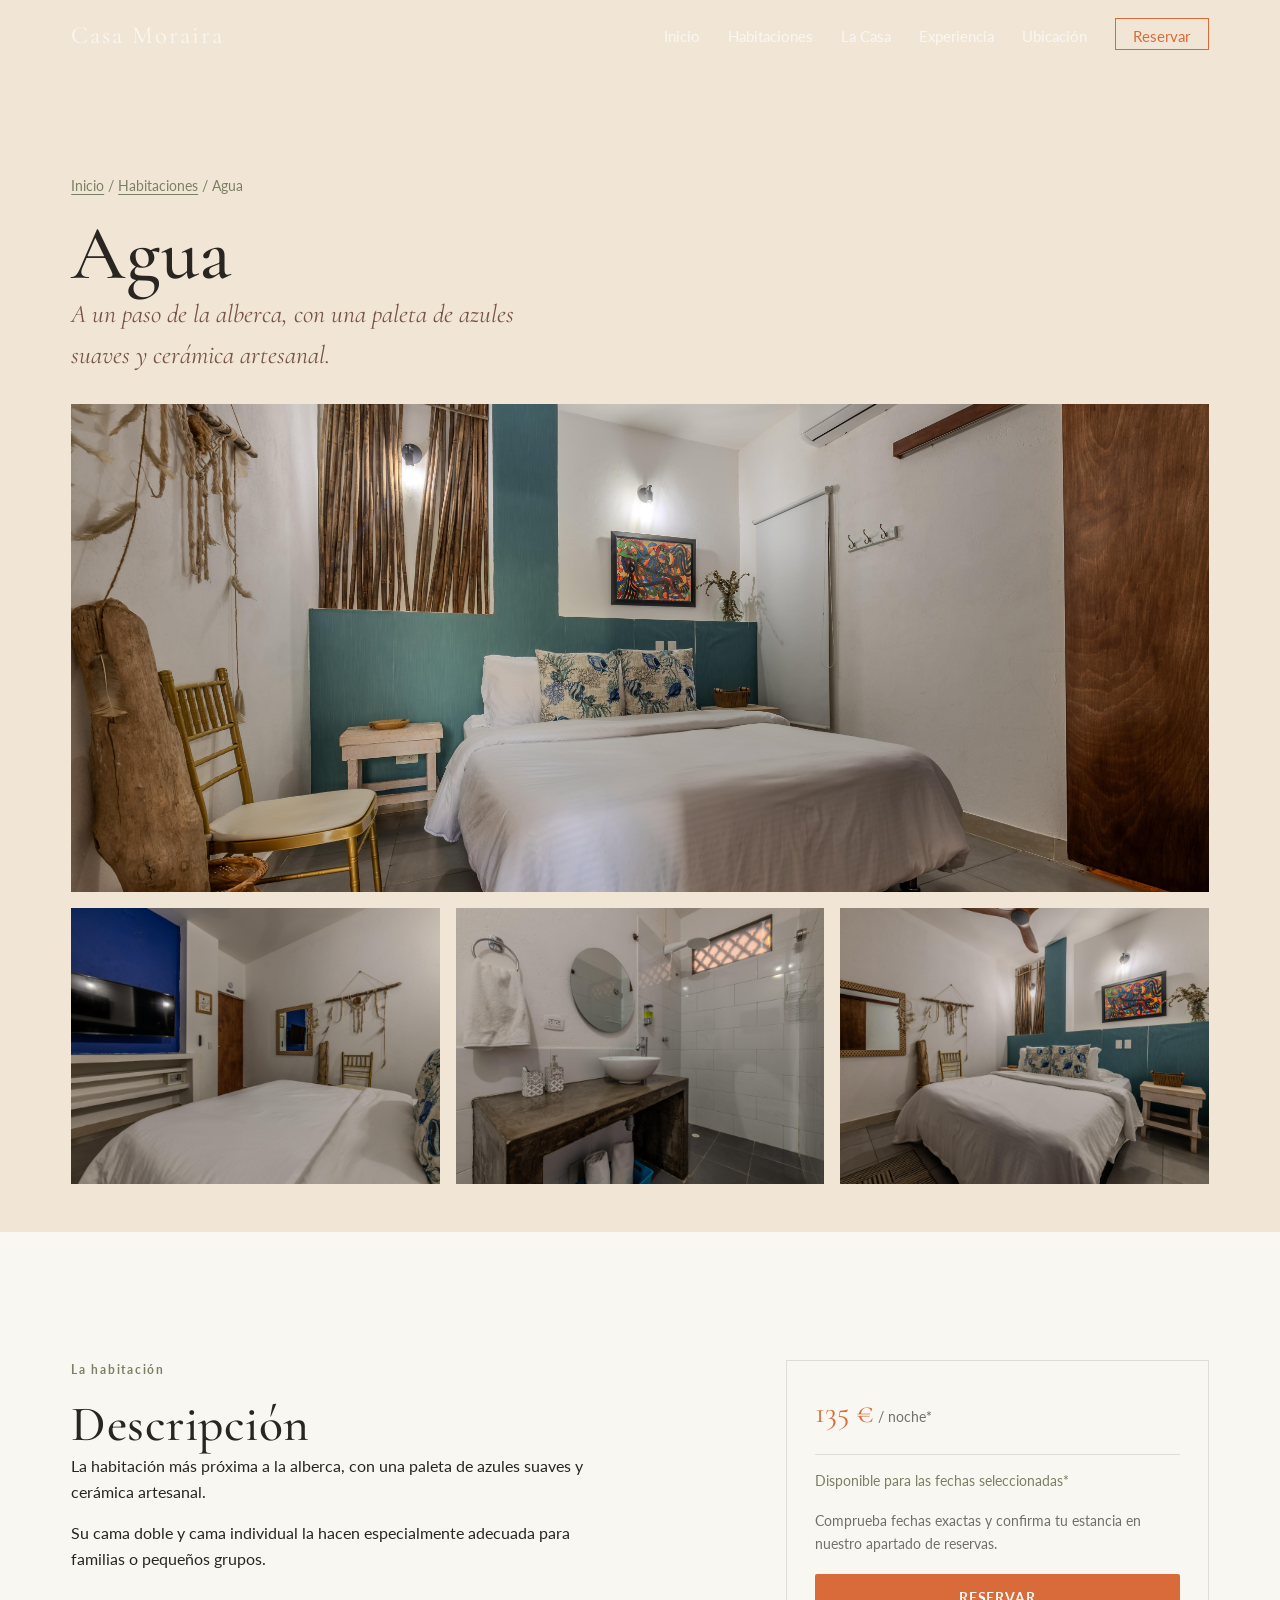
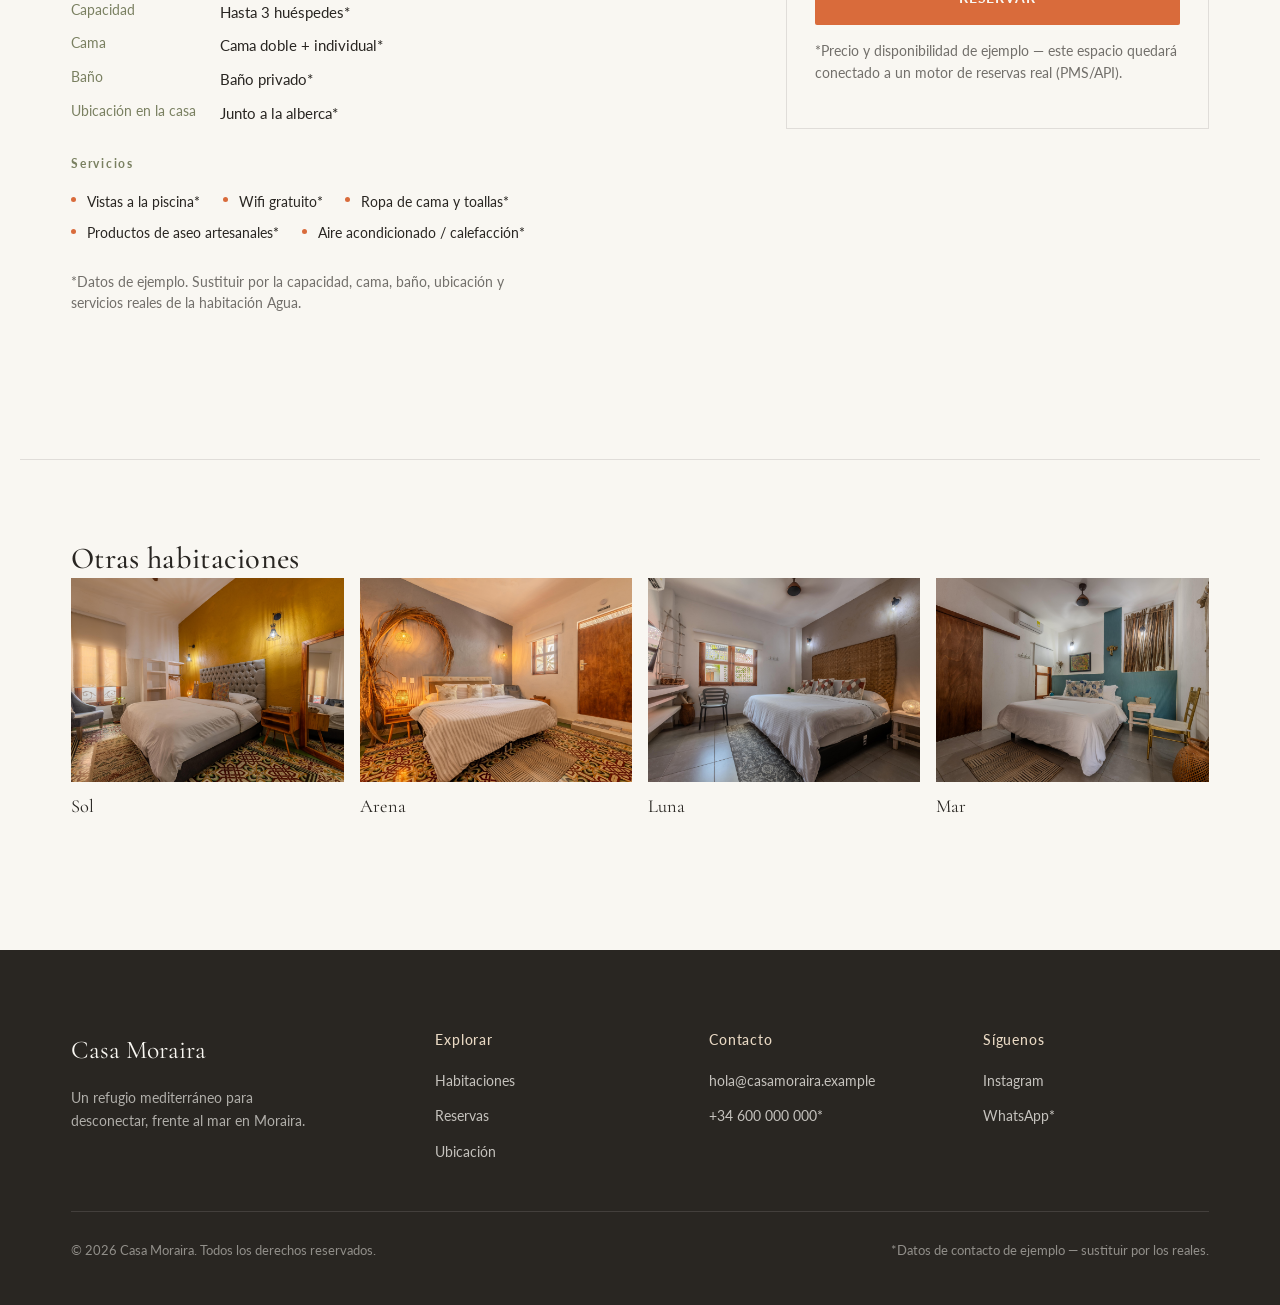
==== habitaciones/agua.html @ 255d1948 "feat: commit 2" ====
<!DOCTYPE html>
<html lang="es">
<head>
<meta charset="UTF-8">
<meta name="viewport" content="width=device-width, initial-scale=1.0">
<title>Habitación Agua — Casa Moraira</title>
<meta name="description" content="Descubre la habitación Agua en Casa Moraira: La habitación más próxima a la alberca, con una paleta de azules suaves y cerámica artesanal.">

<link rel="preconnect" href="https://fonts.googleapis.com">
<link rel="preconnect" href="https://fonts.gstatic.com" crossorigin>
<link href="https://fonts.googleapis.com/css2?family=Cormorant+Garamond:ital,wght@0,400;0,500;0,600;1,400&family=Lato:wght@400;700;900&display=swap" rel="stylesheet">

<link rel="stylesheet" href="../css/styles.css">
</head>
<body>

<a class="skip-link" href="#contenido">Saltar al contenido</a>

<!-- =================== HEADER =================== -->
<header class="site-header is-scrolled" id="siteHeader">
  <div class="wrap">
    <a class="logo" href="../index.html">Casa Moraira</a>

    <button class="menu-toggle" id="menuToggle" aria-label="Abrir menú" aria-expanded="false" aria-controls="mainNav">
      <span></span><span></span><span></span>
    </button>

    <nav class="main-nav" id="mainNav">
      <ul>
        <li><a href="../index.html">Inicio</a></li>
        <li><a href="../index.html#habitaciones">Habitaciones</a></li>
        <li><a href="../index.html#la-casa">La Casa</a></li>
        <li><a href="../index.html#experiencia">Experiencia</a></li>
        <li><a href="../index.html#ubicacion">Ubicación</a></li>
        <li><a href="../index.html#reservar" class="nav-cta">Reservar</a></li>
      </ul>
    </nav>
  </div>
</header>

<main id="contenido">

  <!-- =================== ROOM HERO / BREADCRUMB =================== -->
  <section class="room-hero">
    <div class="wrap">
      <p class="breadcrumb"><a href="../index.html">Inicio</a> / <a href="../index.html#habitaciones">Habitaciones</a> / Agua</p>
      <h1>Agua</h1>
      <p class="lead">A un paso de la alberca, con una paleta de azules suaves y cerámica artesanal.</p>

      <div class="room-gallery">
        <a href="../assets/img/room-agua.jpg"><img src="../assets/img/room-agua.jpg" alt="Vista general de la habitación Agua en Casa Moraira (imagen de ejemplo)" loading="lazy"></a>
        <a href="../assets/img/room-agua-2.jpg"><img src="../assets/img/room-agua-2.jpg" alt="Detalle de la habitación Agua (imagen de ejemplo)" loading="lazy"></a>
        <a href="../assets/img/room-agua-3.jpg"><img src="../assets/img/room-agua-3.jpg" alt="Baño de la habitación Agua (imagen de ejemplo)" loading="lazy"></a>
        <a href="../assets/img/room-agua-4.jpg"><img src="../assets/img/room-agua-4.jpg" alt="Rincón de descanso en la habitación Agua (imagen de ejemplo)" loading="lazy"></a>
      </div>
    </div>
  </section>

  <!-- =================== DETALLE =================== -->
  <section>
    <div class="wrap room-detail-grid">

      <div class="room-detail-info reveal">
        <p class="kicker">La habitación</p>
        <h2>Descripción</h2>
        <p>La habitación más próxima a la alberca, con una paleta de azules suaves y cerámica artesanal.</p>
        <p>Su cama doble y cama individual la hacen especialmente adecuada para familias o pequeños grupos.</p>

        <dl>
          <dt>Capacidad</dt>
          <dd>Hasta 3 huéspedes*</dd>
          <dt>Cama</dt>
          <dd>Cama doble + individual*</dd>
          <dt>Baño</dt>
          <dd>Baño privado*</dd>
          <dt>Ubicación en la casa</dt>
          <dd>Junto a la alberca*</dd>
        </dl>

        <p class="kicker">Servicios</p>
        <ul class="room-services">
          <li>Vistas a la piscina*</li>
          <li>Wifi gratuito*</li>
          <li>Ropa de cama y toallas*</li>
          <li>Productos de aseo artesanales*</li>
          <li>Aire acondicionado / calefacción*</li>
        </ul>
        <p class="booking-note">*Datos de ejemplo. Sustituir por la capacidad, cama, baño, ubicación y servicios reales de la habitación Agua.</p>
      </div>

      <aside class="booking-widget reveal">
        <div class="price-line">
          <span class="price">135 €<small>&nbsp;/ noche*</small></span>
        </div>
        <p class="availability">Disponible para las fechas seleccionadas*</p>
        <p style="font-size:0.9rem;color:var(--carbon-suave);margin-bottom:1.2rem;">
          Comprueba fechas exactas y confirma tu estancia en nuestro apartado de reservas.
        </p>
        <a href="../index.html#reservar" class="btn btn-primary" style="width:100%;justify-content:center;">RESERVAR</a>
        <p class="booking-note" style="margin-top:1rem;">*Precio y disponibilidad de ejemplo — este espacio quedará conectado a un motor de reservas real (PMS/API).</p>
      </aside>

    </div>

    <!-- =================== OTRAS HABITACIONES =================== -->
    <div class="wrap other-rooms">
      <h3>Otras habitaciones</h3>
      <div class="other-rooms-grid">
        <a class="other-room-card" href="sol.html">
          <img src="../assets/img/room-sol.jpg" alt="Habitación Sol" loading="lazy">
          <span>Sol</span>
        </a>
        <a class="other-room-card" href="arena.html">
          <img src="../assets/img/room-arena.jpg" alt="Habitación Arena" loading="lazy">
          <span>Arena</span>
        </a>
        <a class="other-room-card" href="luna.html">
          <img src="../assets/img/room-luna.jpg" alt="Habitación Luna" loading="lazy">
          <span>Luna</span>
        </a>
        <a class="other-room-card" href="mar.html">
          <img src="../assets/img/room-mar.jpg" alt="Habitación Mar" loading="lazy">
          <span>Mar</span>
        </a>
      </div>
    </div>
  </section>

</main>

<!-- =================== FOOTER =================== -->
<footer class="site-footer">
  <div class="wrap">
    <div class="footer-grid">
      <div class="footer-brand">
        <p class="footer-logo">Casa Moraira</p>
        <p class="footer-tag">Un refugio mediterráneo para desconectar, frente al mar en Moraira.</p>
      </div>
      <div class="footer-col">
        <h4>Explorar</h4>
        <ul>
          <li><a href="../index.html#habitaciones">Habitaciones</a></li>
          <li><a href="../index.html#reservar">Reservas</a></li>
          <li><a href="../index.html#ubicacion">Ubicación</a></li>
        </ul>
      </div>
      <div class="footer-col">
        <h4>Contacto</h4>
        <ul>
          <li><a href="mailto:hola@casamoraira.example">hola@casamoraira.example</a></li>
          <li><a href="tel:+34600000000">+34 600 000 000*</a></li>
        </ul>
      </div>
      <div class="footer-col">
        <h4>Síguenos</h4>
        <ul>
          <li><a href="https://instagram.com/casamoraira" target="_blank" rel="noopener">Instagram</a></li>
          <li><a href="https://wa.me/34600000000" target="_blank" rel="noopener">WhatsApp*</a></li>
        </ul>
      </div>
    </div>
    <div class="footer-bottom">
      <p>© 2026 Casa Moraira. Todos los derechos reservados.</p>
      <p>*Datos de contacto de ejemplo — sustituir por los reales.</p>
    </div>
  </div>
</footer>

<script src="../js/main.js"></script>
</body>
</html>
---- css/styles.css ----
/* ==========================================================================
   CASA MORAIRA — Hoja de estilos principal
   Estructura: 1) Tokens  2) Reset  3) Tipografía  4) Layout general
   5) Header  6) Hero  7) Presentación  8) Habitaciones  9) Alberca
   10) Cocina  11) Experiencia  12) Reservas  13) Ubicación  14) Footer
   15) Utilidades / animaciones  16) Responsive
   ========================================================================== */

/* ---------- 1) TOKENS ---------- */
:root {
  /* Paleta */
  --blanco-calido: #F9F7F2;
  --beige-arena: #E8D8C3;
  --terracota: #D96B3B;
  --verde-oliva: #7A8061;
  --marron-madera: #795548;
  --carbon: #292622;

  /* Variaciones de apoyo (derivadas, no nuevos colores dominantes) */
  --beige-arena-suave: #F1E6D6;
  --carbon-suave: rgba(41, 38, 34, 0.65);
  --linea: rgba(41, 38, 34, 0.12);
  --oliva-linea: rgba(122, 128, 97, 0.35);

  /* Tipografía */
  --font-display: 'Cormorant Garamond', 'Times New Roman', serif;
  --font-body: 'Lato', 'Helvetica Neue', Arial, sans-serif;

  /* Espaciado */
  --space-1: 0.5rem;
  --space-2: 1rem;
  --space-3: 1.75rem;
  --space-4: 3rem;
  --space-5: 5rem;
  --space-6: 8rem;

  /* Layout */
  --max-width: 1240px;
  --gutter: clamp(1.25rem, 4vw, 4rem);

  /* Transición estándar, suave y única */
  --ease: cubic-bezier(0.4, 0, 0.2, 1);
  --transition: 0.5s var(--ease);
}

/* ---------- 2) RESET ---------- */
*, *::before, *::after { box-sizing: border-box; }
html { scroll-behavior: smooth; }
body {
  margin: 0;
  background: var(--blanco-calido);
  color: var(--carbon);
  font-family: var(--font-body);
  font-weight: 400;
  line-height: 1.6;
  -webkit-font-smoothing: antialiased;
}
img { max-width: 100%; display: block; }
a { color: inherit; text-decoration: none; }
ul { list-style: none; margin: 0; padding: 0; }
button { font-family: inherit; cursor: pointer; }
input, select { font-family: inherit; }

/* Accesibilidad: foco visible siempre */
a:focus-visible,
button:focus-visible,
input:focus-visible,
select:focus-visible {
  outline: 2px solid var(--terracota);
  outline-offset: 3px;
}

/* Respeta la preferencia de movimiento reducido */
@media (prefers-reduced-motion: reduce) {
  html { scroll-behavior: auto; }
  *, *::before, *::after {
    animation-duration: 0.001ms !important;
    animation-iteration-count: 1 !important;
    transition-duration: 0.001ms !important;
    scroll-behavior: auto !important;
  }
}

/* ---------- 3) TIPOGRAFÍA ---------- */
h1, h2, h3, h4 {
  font-family: var(--font-display);
  font-weight: 500;
  color: var(--carbon);
  margin: 0;
  letter-spacing: 0.01em;
}
h1 { font-size: clamp(2.75rem, 6vw, 5rem); line-height: 1.05; }
h2 { font-size: clamp(2.1rem, 4vw, 3.1rem); line-height: 1.15; }
h3 { font-size: clamp(1.5rem, 2.4vw, 1.9rem); line-height: 1.25; }

p { margin: 0 0 var(--space-2); max-width: 60ch; }
.lead {
  font-family: var(--font-display);
  font-size: clamp(1.25rem, 2vw, 1.6rem);
  font-style: italic;
  color: var(--marron-madera);
  max-width: 42ch;
}

.kicker {
  font-family: var(--font-body);
  font-size: 0.78rem;
  letter-spacing: 0.14em;
  color: var(--verde-oliva);
  font-weight: 700;
  text-transform: none; /* evitamos mayúsculas sostenidas como recurso genérico */
}

/* ---------- 4) LAYOUT GENERAL ---------- */
.wrap {
  max-width: var(--max-width);
  margin-inline: auto;
  padding-inline: var(--gutter);
}
section { padding-block: var(--space-6); position: relative; }
.section-head {
  max-width: 640px;
  margin-bottom: var(--space-5);
}
.divider {
  width: 64px;
  height: 2px;
  background: var(--terracota);
  border: none;
  margin: var(--space-2) 0 var(--space-3);
}

.btn {
  display: inline-flex;
  align-items: center;
  gap: 0.6rem;
  padding: 0.85rem 1.9rem;
  border-radius: 2px;
  font-family: var(--font-body);
  font-weight: 700;
  font-size: 0.85rem;
  letter-spacing: 0.06em;
  border: 1px solid transparent;
  transition: background var(--transition), color var(--transition), border-color var(--transition);
}
.btn-primary {
  background: var(--terracota);
  color: var(--blanco-calido);
}
.btn-primary:hover { background: #c25a2d; }
.btn-outline {
  background: transparent;
  border-color: var(--carbon);
  color: var(--carbon);
}
.btn-outline:hover { border-color: var(--terracota); color: var(--terracota); }
.btn-ghost-light {
  background: transparent;
  border-color: rgba(249,247,242,0.7);
  color: var(--blanco-calido);
}
.btn-ghost-light:hover { background: rgba(249,247,242,0.12); }

/* ---------- 5) HEADER ---------- */
.site-header {
  position: fixed;
  inset-inline: 0;
  top: 0;
  z-index: 100;
  padding-block: var(--space-2);
  background: transparent;
  transition: background var(--transition), padding var(--transition), box-shadow var(--transition);
}
.site-header.is-scrolled {
  background: rgba(249, 247, 242, 0.94);
  backdrop-filter: blur(6px);
  padding-block: 0.7rem;
  box-shadow: 0 1px 0 var(--linea);
}
.site-header .wrap {
  display: flex;
  align-items: center;
  justify-content: space-between;
}
.logo {
  font-family: var(--font-display);
  font-size: 1.55rem;
  letter-spacing: 0.08em;
  color: var(--blanco-calido);
  transition: color var(--transition);
}
.site-header.is-scrolled .logo { color: var(--carbon); }

.main-nav { display: flex; align-items: center; gap: var(--space-4); }
.main-nav ul { display: flex; gap: var(--space-3); }
.main-nav a {
  font-size: 0.92rem;
  color: var(--blanco-calido);
  position: relative;
  padding-bottom: 4px;
  transition: color var(--transition);
}
.site-header.is-scrolled .main-nav a { color: var(--carbon); }
.main-nav a::after {
  content: "";
  position: absolute;
  left: 0; right: 100%;
  bottom: 0;
  height: 1px;
  background: var(--terracota);
  transition: right var(--transition);
}
.main-nav a:hover::after { right: 0; }
.nav-cta {
  color: var(--terracota) !important;
  border: 1px solid currentColor;
  padding: 0.5rem 1.1rem;
}
.nav-cta::after { display: none; }

.menu-toggle {
  display: none;
  flex-direction: column;
  gap: 5px;
  background: none;
  border: none;
  padding: 8px;
}
.menu-toggle span {
  width: 24px; height: 2px;
  background: var(--blanco-calido);
  transition: background var(--transition), transform var(--transition), opacity var(--transition);
}
.site-header.is-scrolled .menu-toggle span { background: var(--carbon); }
.menu-toggle[aria-expanded="true"] span:nth-child(1) { transform: translateY(7px) rotate(45deg); }
.menu-toggle[aria-expanded="true"] span:nth-child(2) { opacity: 0; }
.menu-toggle[aria-expanded="true"] span:nth-child(3) { transform: translateY(-7px) rotate(-45deg); }

/* ---------- 6) HERO ---------- */
.hero {
  min-height: 100svh;
  display: flex;
  align-items: flex-end;
  padding-bottom: var(--space-6);
  position: relative;
  background: linear-gradient(180deg, rgba(41,38,34,0.35) 0%, rgba(41,38,34,0.15) 40%, rgba(41,38,34,0.55) 100%),
              url('../assets/img/hero-villa.jpg') center/cover no-repeat;
  isolation: isolate;
}
.hero .wrap { width: 100%; }
.hero-content {
  color: var(--blanco-calido);
  max-width: 620px;
}
.hero-eyebrow {
  font-family: var(--font-display);
  font-style: italic;
  font-size: clamp(1.05rem, 1.6vw, 1.3rem);
  color: var(--beige-arena);
  margin-bottom: var(--space-1);
}
.hero-content h1 {
  color: var(--blanco-calido);
  letter-spacing: 0.06em;
}
.hero-content .lead { color: var(--beige-arena-suave); margin-top: var(--space-2); }
.hero-actions { margin-top: var(--space-3); }
.scroll-hint {
  position: absolute;
  right: var(--gutter);
  bottom: var(--space-3);
  color: var(--blanco-calido);
  writing-mode: vertical-rl;
  font-size: 0.78rem;
  letter-spacing: 0.1em;
  display: flex;
  align-items: center;
  gap: 0.6rem;
  opacity: 0.85;
}
.scroll-hint::after {
  content: "";
  width: 1px; height: 44px;
  background: currentColor;
}

/* ---------- 7) PRESENTACIÓN ---------- */
.intro {
  display: grid;
  grid-template-columns: 1fr 1fr;
  gap: var(--space-5);
  align-items: center;
}
.intro-media {
  position: relative;
}
.intro-media img {
  width: 100%;
  aspect-ratio: 4/5;
  object-fit: cover;
}
.intro-media::before {
  content: "";
  position: absolute;
  top: -18px; left: -18px;
  width: 60%; height: 60%;
  border: 1px solid var(--terracota);
  z-index: -1;
}
.intro-features {
  display: grid;
  grid-template-columns: 1fr 1fr;
  gap: var(--space-3);
  margin-top: var(--space-3);
  padding-top: var(--space-3);
  border-top: 1px solid var(--linea);
}
.intro-feature .num { font-family: var(--font-display); font-size: 1.9rem; color: var(--terracota); }
.intro-feature p { margin: 0; font-size: 0.95rem; color: var(--carbon-suave); }

/* ---------- 8) HABITACIONES ---------- */
.rooms-list { display: flex; flex-direction: column; }
.room-row {
  display: grid;
  grid-template-columns: 1.1fr 0.9fr;
  gap: var(--space-5);
  align-items: center;
  padding-block: var(--space-5);
  border-bottom: 1px solid var(--linea);
}
.room-row:nth-child(even) { grid-template-columns: 0.9fr 1.1fr; }
.room-row:nth-child(even) .room-media { order: 2; }
.room-row:nth-child(even) .room-copy { order: 1; }

.room-media { position: relative; overflow: hidden; }
.room-media img {
  width: 100%;
  aspect-ratio: 5/4;
  object-fit: cover;
  transition: transform 0.9s var(--ease);
}
.room-row:hover .room-media img { transform: scale(1.035); }
.room-name-tag {
  position: absolute;
  bottom: var(--space-2);
  left: var(--space-2);
  background: var(--blanco-calido);
  padding: 0.5rem 1rem;
  font-family: var(--font-display);
  font-size: 1.1rem;
  letter-spacing: 0.05em;
  color: var(--carbon);
}
.room-copy .room-meta {
  display: flex;
  gap: var(--space-3);
  margin: var(--space-2) 0 var(--space-3);
  font-size: 0.88rem;
  color: var(--verde-oliva);
}
.room-copy .room-meta span { display: inline-flex; align-items: center; gap: 0.4rem; }
.room-copy p { color: var(--carbon-suave); }
.room-features {
  display: flex;
  flex-wrap: wrap;
  gap: 0.5rem 1.2rem;
  margin-bottom: var(--space-3);
}
.room-features li {
  font-size: 0.85rem;
  color: var(--carbon-suave);
  position: relative;
  padding-left: 1rem;
}
.room-features li::before {
  content: "";
  position: absolute; left: 0; top: 0.55em;
  width: 5px; height: 5px;
  background: var(--terracota);
  border-radius: 50%;
}

/* ---------- 9) ALBERCA (full-bleed) ---------- */
.full-bleed {
  min-height: 78vh;
  display: flex;
  align-items: center;
  color: var(--blanco-calido);
  background-attachment: fixed;
  background-position: center;
  background-size: cover;
  position: relative;
}
.full-bleed::before {
  content: "";
  position: absolute; inset: 0;
  background: rgba(41,38,34,0.32);
}
.full-bleed .wrap { position: relative; z-index: 1; }
.full-bleed.pool { background-image: url('../assets/img/pool.jpg'); }
.full-bleed-content { max-width: 560px; }
.full-bleed-content .lead { color: var(--beige-arena-suave); }
.full-bleed h2 { color: var(--blanco-calido); }

@media (max-width: 700px) {
  .full-bleed { background-attachment: scroll; }
}

/* ---------- 10) COCINA ---------- */
.kitchen {
  display: grid;
  grid-template-columns: 0.9fr 1.1fr;
  gap: var(--space-4);
  align-items: center;
}
.kitchen-gallery {
  display: grid;
  grid-template-columns: 1fr 1fr;
  gap: var(--space-2);
}
.kitchen-gallery img:first-child { grid-row: span 2; aspect-ratio: 3/4; object-fit: cover; }
.kitchen-gallery img:nth-child(2),
.kitchen-gallery img:nth-child(3) { aspect-ratio: 4/3; object-fit: cover; }
.kitchen-copy p { color: var(--carbon-suave); }

/* ---------- 11) EXPERIENCIA ---------- */
.experience-strip {
  display: grid;
  grid-template-columns: repeat(4, 1fr);
  gap: var(--space-2);
}
.experience-strip figure { margin: 0; }
.experience-strip img { aspect-ratio: 1/1.1; object-fit: cover; filter: saturate(0.95); }
.experience-strip figcaption {
  margin-top: 0.6rem;
  font-size: 0.85rem;
  color: var(--carbon-suave);
  font-style: italic;
  font-family: var(--font-display);
}
.experience-copy { max-width: 680px; margin-top: var(--space-4); }
.experience-copy p { color: var(--carbon-suave); }

/* ---------- 12) RESERVAS ---------- */
.booking {
  background: var(--beige-arena-suave);
}
.booking-form {
  display: grid;
  grid-template-columns: repeat(4, 1fr) auto;
  gap: var(--space-2);
  align-items: end;
  background: var(--blanco-calido);
  padding: var(--space-3);
  border: 1px solid var(--linea);
}
.field { display: flex; flex-direction: column; gap: 0.4rem; }
.field label { font-size: 0.8rem; color: var(--verde-oliva); }
.field input, .field select {
  border: 1px solid var(--linea);
  background: var(--blanco-calido);
  padding: 0.75rem 0.85rem;
  font-size: 0.95rem;
  color: var(--carbon);
}
.field input:focus, .field select:focus { border-color: var(--terracota); }
.booking-form .btn { white-space: nowrap; height: fit-content; }

.booking-results {
  margin-top: var(--space-4);
  display: grid;
  grid-template-columns: repeat(auto-fit, minmax(220px, 1fr));
  gap: var(--space-2);
}
.booking-results[hidden] { display: none; }
.result-card {
  background: var(--blanco-calido);
  border: 1px solid var(--linea);
  padding: var(--space-2) var(--space-3);
  display: flex;
  justify-content: space-between;
  align-items: center;
  gap: var(--space-2);
}
.result-card h4 { font-size: 1.15rem; }
.result-card .price { color: var(--terracota); font-family: var(--font-display); font-size: 1.3rem; }
.booking-note {
  margin-top: var(--space-2);
  font-size: 0.85rem;
  color: var(--carbon-suave);
}

/* ---------- 13) UBICACIÓN ---------- */
.location {
  display: grid;
  grid-template-columns: 1fr 1fr;
  gap: var(--space-4);
}
.location-map {
  background: var(--beige-arena);
  aspect-ratio: 4/3;
  display: flex;
  align-items: center;
  justify-content: center;
  color: var(--marron-madera);
  font-size: 0.9rem;
  border: 1px dashed var(--oliva-linea);
  text-align: center;
  padding: var(--space-2);
}
.location-list { display: flex; flex-direction: column; gap: var(--space-3); }
.location-item { display: flex; gap: var(--space-2); }
.location-item .dist {
  font-family: var(--font-display);
  color: var(--terracota);
  font-size: 1.4rem;
  min-width: 3.5rem;
}
.location-item p { margin: 0; color: var(--carbon-suave); font-size: 0.95rem; }

/* ---------- 14) FOOTER ---------- */
.site-footer {
  background: var(--carbon);
  color: var(--beige-arena-suave);
  padding-block: var(--space-5) var(--space-3);
}
.footer-grid {
  display: grid;
  grid-template-columns: 1.4fr 1fr 1fr 1fr;
  gap: var(--space-4);
  padding-bottom: var(--space-4);
  border-bottom: 1px solid rgba(249,247,242,0.12);
}
.footer-logo { font-family: var(--font-display); font-size: 1.6rem; color: var(--blanco-calido); }
.footer-tag { margin-top: var(--space-2); font-size: 0.9rem; color: rgba(249,247,242,0.65); max-width: 30ch; }
.footer-col h4 { font-family: var(--font-body); font-size: 0.85rem; letter-spacing: 0.06em; color: var(--beige-arena); margin-bottom: var(--space-2); }
.footer-col ul { display: flex; flex-direction: column; gap: 0.6rem; }
.footer-col a { font-size: 0.9rem; color: rgba(249,247,242,0.75); transition: color var(--transition); }
.footer-col a:hover { color: var(--terracota); }
.footer-bottom {
  padding-top: var(--space-3);
  display: flex;
  justify-content: space-between;
  flex-wrap: wrap;
  gap: 0.5rem;
  font-size: 0.8rem;
  color: rgba(249,247,242,0.5);
}

/* ---------- 15) UTILIDADES / ANIMACIONES ---------- */
.reveal {
  opacity: 0;
  transform: translateY(18px);
  transition: opacity 0.8s var(--ease), transform 0.8s var(--ease);
}
.reveal.is-visible { opacity: 1; transform: translateY(0); }

.visually-hidden {
  position: absolute !important;
  width: 1px; height: 1px;
  overflow: hidden;
  clip: rect(0,0,0,0);
  white-space: nowrap;
}

.skip-link {
  position: absolute;
  left: -999px;
  top: 0;
  background: var(--carbon);
  color: var(--blanco-calido);
  padding: 0.8rem 1.2rem;
  z-index: 1000;
}
.skip-link:focus { left: var(--space-2); top: var(--space-2); }

/* ---------- 15b) PÁGINA DE DETALLE DE HABITACIÓN ---------- */
.room-hero {
  padding-top: calc(var(--space-6) + 3rem);
  padding-bottom: var(--space-4);
  background: var(--beige-arena-suave);
}
.room-hero .breadcrumb {
  font-size: 0.85rem;
  color: var(--verde-oliva);
  margin-bottom: var(--space-2);
}
.room-hero .breadcrumb a { text-decoration: underline; text-underline-offset: 3px; }

.room-gallery {
  display: grid;
  grid-template-columns: repeat(3, 1fr);
  grid-template-rows: auto auto;
  gap: var(--space-2);
  margin-top: var(--space-3);
}
.room-gallery img { width: 100%; height: 100%; object-fit: cover; }
.room-gallery a:first-child { grid-column: span 3; }
.room-gallery a:first-child img { aspect-ratio: 21/9; }
.room-gallery a:not(:first-child) img { aspect-ratio: 4/3; }
.room-gallery a { display: block; overflow: hidden; }
.room-gallery img { transition: transform 0.6s var(--ease); }
.room-gallery a:hover img { transform: scale(1.04); }

@media (max-width: 700px) {
  .room-gallery { grid-template-columns: repeat(2, 1fr); }
  .room-gallery a:first-child { grid-column: span 2; }
  .room-gallery a:first-child img { aspect-ratio: 4/3; }
}

.room-detail-grid {
  display: grid;
  grid-template-columns: 1.5fr 1fr;
  gap: var(--space-5);
  align-items: start;
}
.room-detail-info dl {
  display: grid;
  grid-template-columns: auto 1fr;
  gap: 0.6rem 1.5rem;
  margin: var(--space-3) 0;
}
.room-detail-info dt { color: var(--verde-oliva); font-size: 0.85rem; }
.room-detail-info dd { margin: 0; font-size: 0.95rem; }
.room-services {
  display: flex;
  flex-wrap: wrap;
  gap: 0.5rem 1.4rem;
  margin: var(--space-2) 0 var(--space-3);
}
.room-services li {
  font-size: 0.9rem;
  position: relative;
  padding-left: 1rem;
}
.room-services li::before {
  content: "";
  position: absolute; left: 0; top: 0.55em;
  width: 5px; height: 5px;
  background: var(--terracota);
  border-radius: 50%;
}

.booking-widget {
  position: sticky;
  top: 110px;
  background: var(--blanco-calido);
  border: 1px solid var(--linea);
  padding: var(--space-3);
}
.booking-widget .price-line {
  display: flex;
  align-items: baseline;
  justify-content: space-between;
  margin-bottom: var(--space-2);
  padding-bottom: var(--space-2);
  border-bottom: 1px solid var(--linea);
}
.booking-widget .price-line .price {
  font-family: var(--font-display);
  font-size: 1.9rem;
  color: var(--terracota);
}
.booking-widget .price-line .price small { font-size: 0.85rem; color: var(--carbon-suave); font-family: var(--font-body); }
.booking-widget .availability {
  margin-top: var(--space-2);
  font-size: 0.85rem;
  color: var(--verde-oliva);
}
.other-rooms {
  padding-top: var(--space-5);
  border-top: 1px solid var(--linea);
  margin-top: var(--space-6);
}
.other-rooms-grid {
  display: grid;
  grid-template-columns: repeat(4, 1fr);
  gap: var(--space-2);
}
.other-room-card { display: block; }
.other-room-card img { aspect-ratio: 4/3; object-fit: cover; margin-bottom: 0.6rem; }
.other-room-card span { font-family: var(--font-display); font-size: 1.15rem; }

@media (max-width: 980px) {
  .room-detail-grid { grid-template-columns: 1fr; }
  .booking-widget { position: static; }
  .room-gallery { grid-template-columns: 1fr 1fr; grid-template-rows: auto; }
  .room-gallery a:first-child { grid-row: span 1; grid-column: span 2; }
  .other-rooms-grid { grid-template-columns: repeat(2, 1fr); }
}

/* ---------- 16) RESPONSIVE ---------- */
@media (max-width: 980px) {
  .intro, .kitchen, .location { grid-template-columns: 1fr; }
  .kitchen-gallery { order: -1; }
  .room-row, .room-row:nth-child(even) {
    grid-template-columns: 1fr;
  }
  .room-row:nth-child(even) .room-media,
  .room-row:nth-child(even) .room-copy { order: initial; }
  .experience-strip { grid-template-columns: repeat(2, 1fr); }
  .booking-form { grid-template-columns: 1fr 1fr; }
  .footer-grid { grid-template-columns: 1fr 1fr; gap: var(--space-3); }
}

@media (max-width: 760px) {
  .main-nav ul, .main-nav { display: none; }
  .menu-toggle { display: flex; }
  .site-header .wrap { position: relative; }

  .main-nav.is-open {
    display: flex;
    position: fixed;
    inset: 0;
    top: 0;
    background: var(--blanco-calido);
    flex-direction: column;
    padding: 6rem var(--gutter) var(--space-4);
  }
  .main-nav.is-open ul {
    display: flex;
    flex-direction: column;
    gap: var(--space-3);
  }
  .main-nav.is-open a { color: var(--carbon); font-size: 1.4rem; font-family: var(--font-display); }
  .main-nav.is-open .nav-cta { align-self: flex-start; }

  section { padding-block: var(--space-5); }
  .experience-strip { grid-template-columns: 1fr 1fr; }
  .footer-grid { grid-template-columns: 1fr; gap: var(--space-3); }
  .location-map { aspect-ratio: 16/10; }
}

@media (max-width: 520px) {
  .booking-form { grid-template-columns: 1fr; }
  .booking-form .btn { width: 100%; justify-content: center; }
}
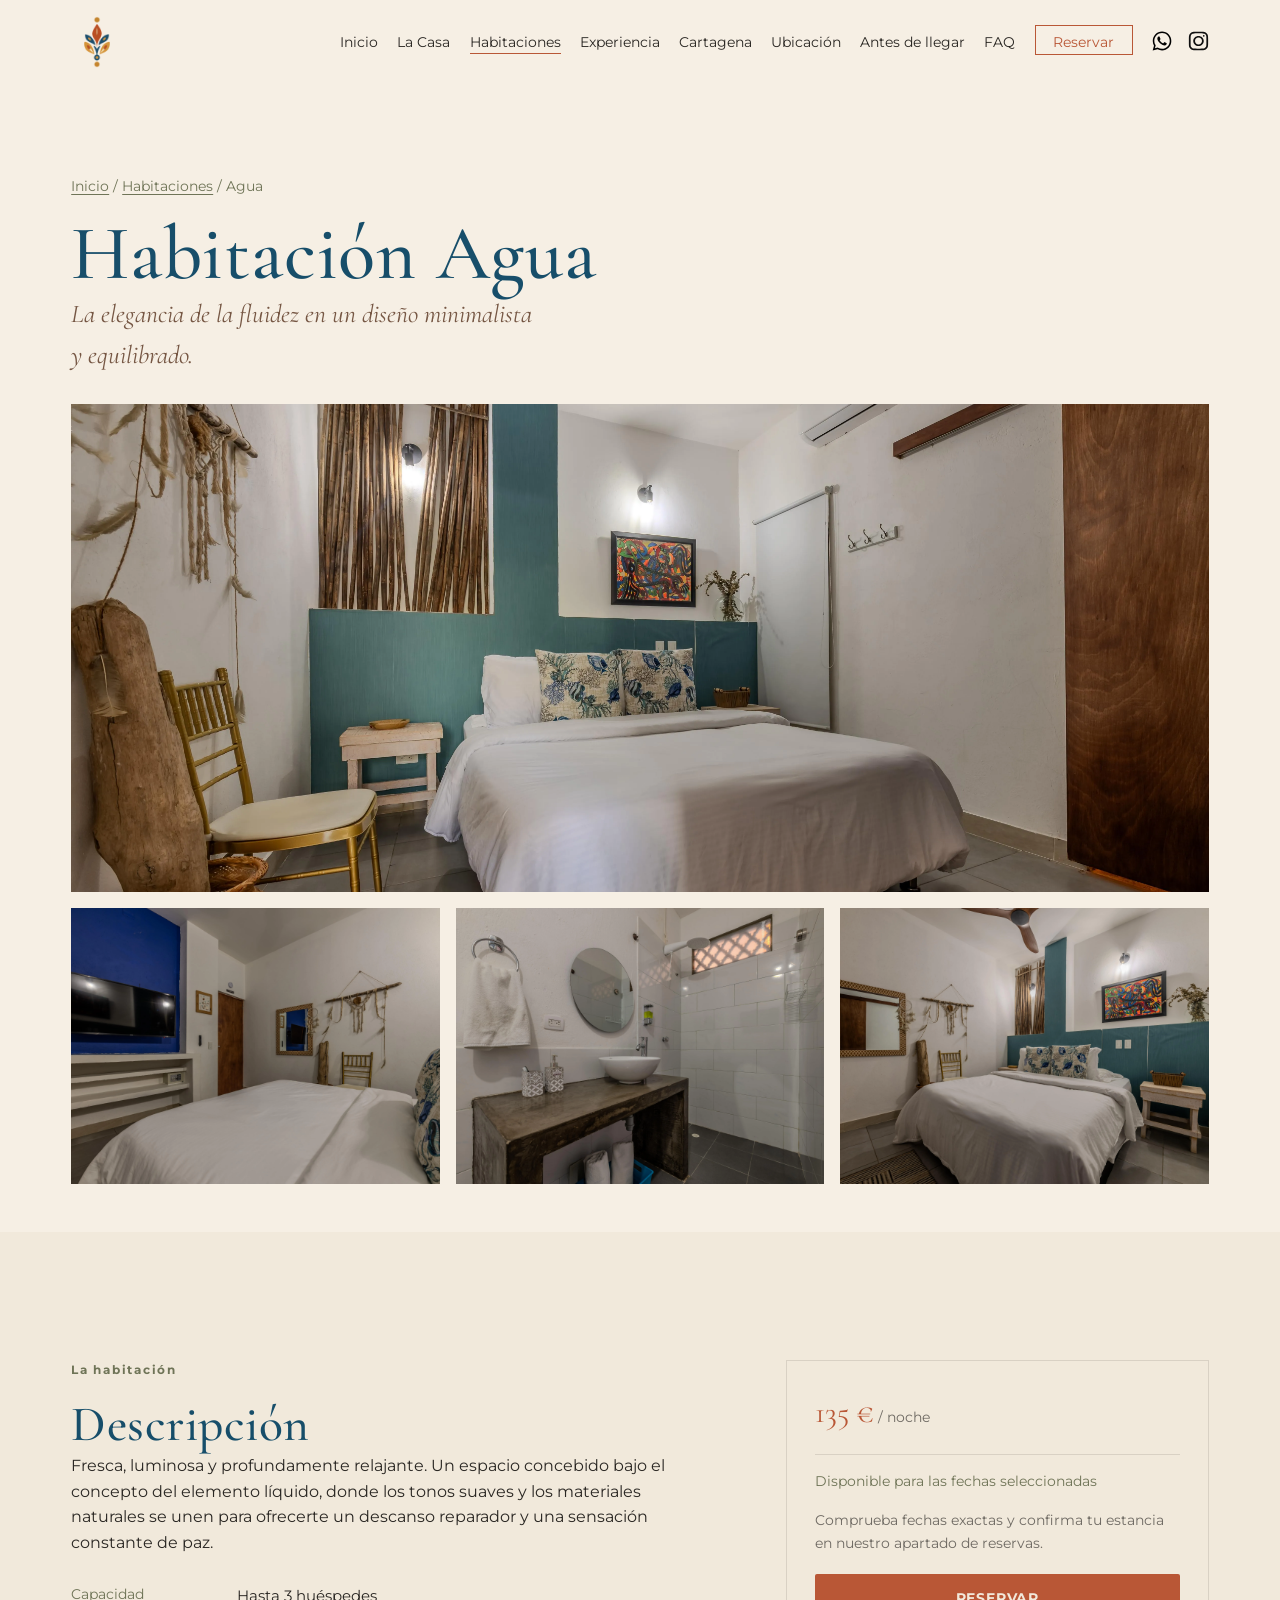
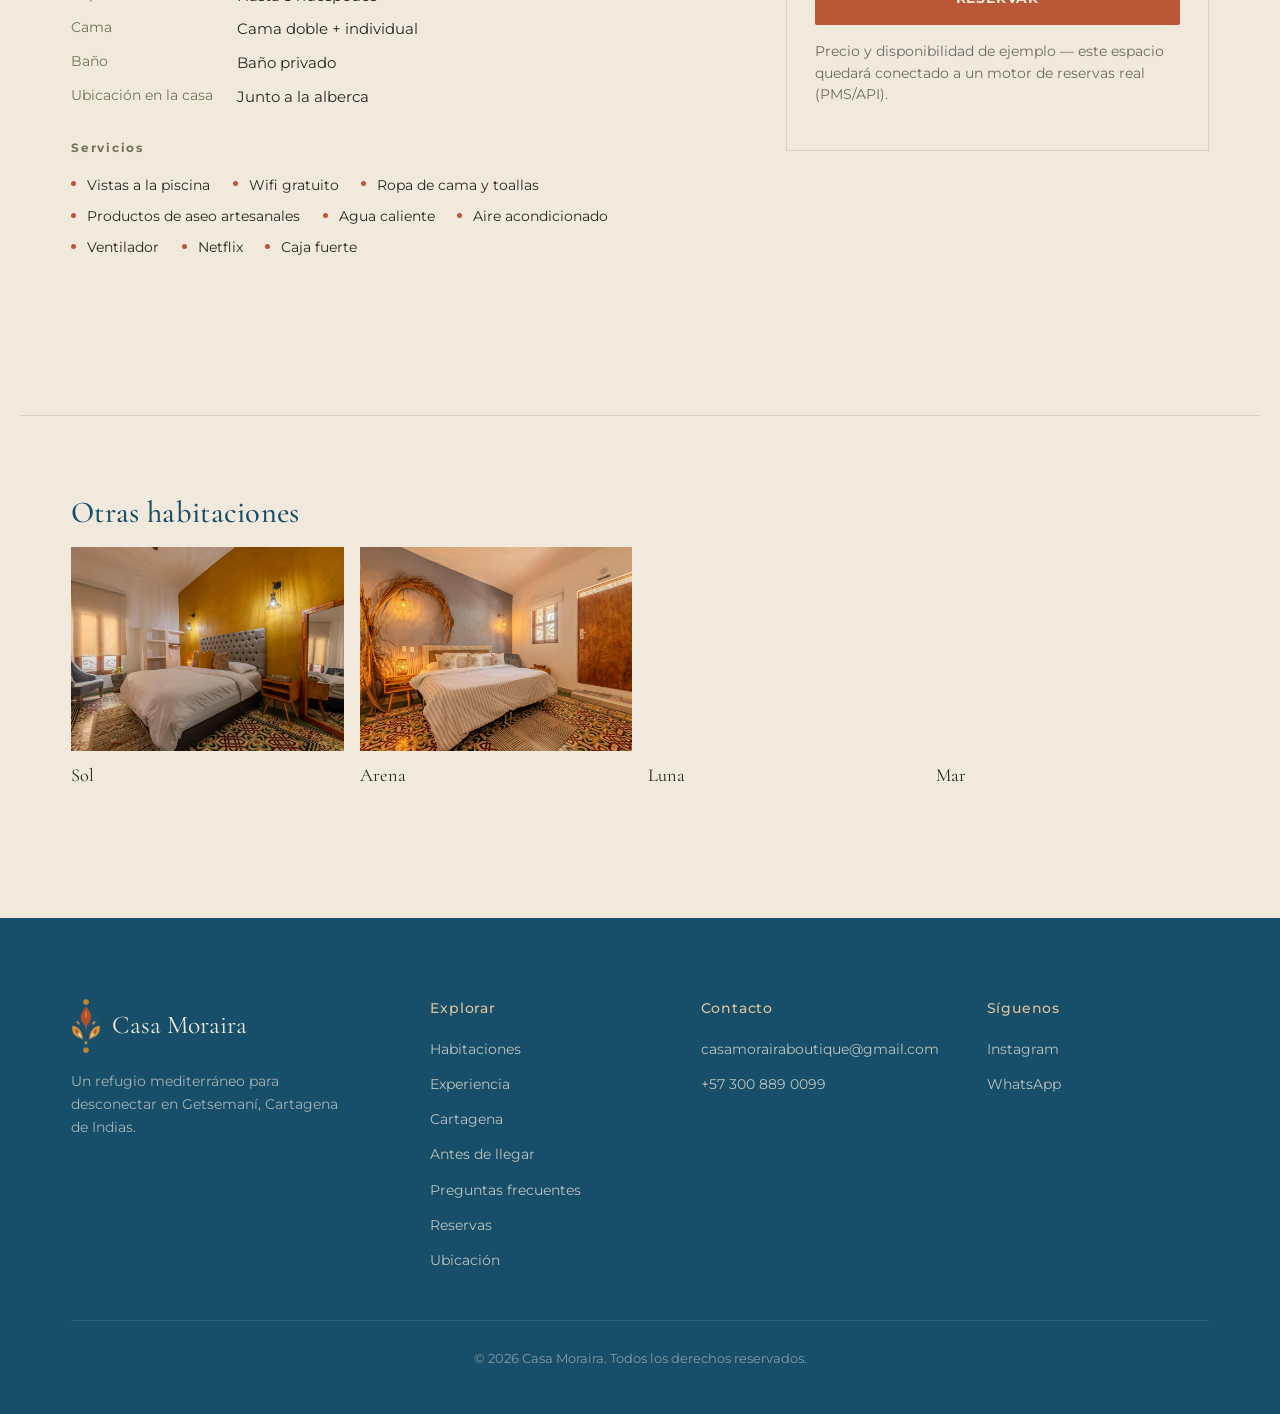
==== commit d913cabe: "Feat: :sparkles: Add project" ====
--- a/habitaciones/agua.html
+++ b/habitaciones/agua.html
@@ -1,171 +1,286 @@
 <!DOCTYPE html>
-<html lang="es">
+<html lang="es-CO">
 <head>
-<meta charset="UTF-8">
-<meta name="viewport" content="width=device-width, initial-scale=1.0">
-<title>Habitación Agua — Casa Moraira</title>
-<meta name="description" content="Descubre la habitación Agua en Casa Moraira: La habitación más próxima a la alberca, con una paleta de azules suaves y cerámica artesanal.">
-
-<link rel="preconnect" href="https://fonts.googleapis.com">
-<link rel="preconnect" href="https://fonts.gstatic.com" crossorigin>
-<link href="https://fonts.googleapis.com/css2?family=Cormorant+Garamond:ital,wght@0,400;0,500;0,600;1,400&family=Lato:wght@400;700;900&display=swap" rel="stylesheet">
-
-<link rel="stylesheet" href="../css/styles.css">
+  <meta charset="UTF-8">
+  <meta name="viewport" content="width=device-width, initial-scale=1.0">
+  <title>Habitación Agua | Casa Moraira — Hotel boutique en Cartagena</title>
+  <meta name="description" content="Habitación Agua en Casa Moraira, Getsemaní: junto a la alberca, baño privado y paleta de azules suaves. Hotel boutique en Cartagena de Indias.">
+  <meta name="robots" content="index, follow, max-image-preview:large">
+  <meta name="theme-color" content="#174E6A">
+  <link rel="canonical" href="https://www.casamoraira.co/habitaciones/agua.html">
+  <link rel="icon" type="image/webp" href="../assets/img/favicon.webp">
+  <meta property="og:site_name" content="Casa Moraira">
+  <meta property="og:type" content="website">
+  <meta property="og:locale" content="es_CO">
+  <meta property="og:title" content="Habitación Agua | Casa Moraira — Hotel boutique en Cartagena">
+  <meta property="og:description" content="Habitación Agua en Casa Moraira, Getsemaní: junto a la alberca, baño privado y paleta de azules suaves. Hotel boutique en Cartagena de Indias.">
+  <meta property="og:url" content="https://www.casamoraira.co/habitaciones/agua.html">
+  <meta property="og:image" content="https://www.casamoraira.co/assets/img/room-agua.webp">
+  <meta name="twitter:card" content="summary_large_image">
+  <meta name="twitter:title" content="Habitación Agua | Casa Moraira — Hotel boutique en Cartagena">
+  <meta name="twitter:description" content="Habitación Agua en Casa Moraira, Getsemaní: junto a la alberca, baño privado y paleta de azules suaves. Hotel boutique en Cartagena de Indias.">
+  <meta name="twitter:image" content="https://www.casamoraira.co/assets/img/room-agua.webp">
+  <link rel="preconnect" href="https://fonts.googleapis.com">
+  <link rel="preconnect" href="https://fonts.gstatic.com" crossorigin>
+  <link href="https://fonts.googleapis.com/css2?family=Cormorant+Garamond:ital,wght@0,400;0,500;0,600;1,400&family=Montserrat:wght@300;400;500;700&display=swap" rel="stylesheet">
+  <link rel="stylesheet" href="../css/styles.css">
+  <script type="application/ld+json">
+{
+  "@context": "https://schema.org",
+  "@type": "BreadcrumbList",
+  "itemListElement": [
+    {
+      "@type": "ListItem",
+      "position": 1,
+      "name": "Inicio",
+      "item": "https://www.casamoraira.co/"
+    },
+    {
+      "@type": "ListItem",
+      "position": 2,
+      "name": "Habitaciones",
+      "item": "https://www.casamoraira.co/habitaciones/habitaciones.html"
+    },
+    {
+      "@type": "ListItem",
+      "position": 3,
+      "name": "Habitación Agua",
+      "item": "https://www.casamoraira.co/habitaciones/agua.html"
+    }
+  ]
+}
+  </script>
+  <script type="application/ld+json">
+{
+  "@context": "https://schema.org",
+  "@type": "HotelRoom",
+  "name": "Habitación Agua",
+  "description": "Fresca, luminosa y profundamente relajante. Un espacio concebido bajo el concepto del elemento líquido, donde los tonos suaves y los materiales naturales se unen para ofrecerte un descanso reparador y una sensación constante de paz.",
+  "url": "https://www.casamoraira.co/habitaciones/agua.html",
+  "image": [
+    "https://www.casamoraira.co/assets/img/room-agua.webp"
+  ],
+  "bed": {
+    "@type": "BedDetails",
+    "typeOfBed": "Cama doble + individual"
+  },
+  "occupancy": {
+    "@type": "QuantitativeValue",
+    "maxValue": 3
+  },
+  "amenityFeature": [
+    {
+      "@type": "LocationFeatureSpecification",
+      "name": "Vistas a la piscina",
+      "value": true
+    },
+    {
+      "@type": "LocationFeatureSpecification",
+      "name": "Wifi gratuito",
+      "value": true
+    },
+    {
+      "@type": "LocationFeatureSpecification",
+      "name": "Ropa de cama y toallas",
+      "value": true
+    },
+    {
+      "@type": "LocationFeatureSpecification",
+      "name": "Productos de aseo artesanales",
+      "value": true
+    },
+    {
+      "@type": "LocationFeatureSpecification",
+      "name": "Agua caliente",
+      "value": true
+    },
+    {
+      "@type": "LocationFeatureSpecification",
+      "name": "Aire acondicionado",
+      "value": true
+    },
+    {
+      "@type": "LocationFeatureSpecification",
+      "name": "Ventilador",
+      "value": true
+    },
+    {
+      "@type": "LocationFeatureSpecification",
+      "name": "Netflix",
+      "value": true
+    },
+    {
+      "@type": "LocationFeatureSpecification",
+      "name": "Caja fuerte",
+      "value": true
+    }
+  ],
+  "containedInPlace": {
+    "@type": "Hotel",
+    "name": "Casa Moraira",
+    "url": "https://www.casamoraira.co/"
+  }
+}
+  </script>
+  <noscript><style>.reveal{opacity:1;transform:none}</style></noscript>
 </head>
 <body>
-
-<a class="skip-link" href="#contenido">Saltar al contenido</a>
-
-<!-- =================== HEADER =================== -->
-<header class="site-header is-scrolled" id="siteHeader">
-  <div class="wrap">
-    <a class="logo" href="../index.html">Casa Moraira</a>
-
-    <button class="menu-toggle" id="menuToggle" aria-label="Abrir menú" aria-expanded="false" aria-controls="mainNav">
-      <span></span><span></span><span></span>
-    </button>
-
-    <nav class="main-nav" id="mainNav">
-      <ul>
-        <li><a href="../index.html">Inicio</a></li>
-        <li><a href="../index.html#habitaciones">Habitaciones</a></li>
-        <li><a href="../index.html#la-casa">La Casa</a></li>
-        <li><a href="../index.html#experiencia">Experiencia</a></li>
-        <li><a href="../index.html#ubicacion">Ubicación</a></li>
-        <li><a href="../index.html#reservar" class="nav-cta">Reservar</a></li>
-      </ul>
-    </nav>
-  </div>
-</header>
-
-<main id="contenido">
-
-  <!-- =================== ROOM HERO / BREADCRUMB =================== -->
-  <section class="room-hero">
+  <a class="skip-link" href="#contenido">Saltar al contenido</a>
+  <header class="site-hab" id="siteHeader">
     <div class="wrap">
-      <p class="breadcrumb"><a href="../index.html">Inicio</a> / <a href="../index.html#habitaciones">Habitaciones</a> / Agua</p>
-      <h1>Agua</h1>
-      <p class="lead">A un paso de la alberca, con una paleta de azules suaves y cerámica artesanal.</p>
-
-      <div class="room-gallery">
-        <a href="../assets/img/room-agua.jpg"><img src="../assets/img/room-agua.jpg" alt="Vista general de la habitación Agua en Casa Moraira (imagen de ejemplo)" loading="lazy"></a>
-        <a href="../assets/img/room-agua-2.jpg"><img src="../assets/img/room-agua-2.jpg" alt="Detalle de la habitación Agua (imagen de ejemplo)" loading="lazy"></a>
-        <a href="../assets/img/room-agua-3.jpg"><img src="../assets/img/room-agua-3.jpg" alt="Baño de la habitación Agua (imagen de ejemplo)" loading="lazy"></a>
-        <a href="../assets/img/room-agua-4.jpg"><img src="../assets/img/room-agua-4.jpg" alt="Rincón de descanso en la habitación Agua (imagen de ejemplo)" loading="lazy"></a>
-      </div>
+      <a class="logo" href="../index.html" aria-label="Casa Moraira — Inicio">
+        <img src="../assets/img/favicon.webp" alt="Casa Moraira Cartagena">
+      </a>
+      <button class="menu-toggle" id="menuToggle" aria-label="Abrir menú" aria-expanded="false" aria-controls="mainNav">
+        <span></span><span></span><span></span>
+      </button>
+      <nav class="main-nav" id="mainNav" aria-label="Principal">
+        <ul>
+          <li><a href="../index.html">Inicio</a></li>
+          <li><a href="../paginas/lacasa.html">La Casa</a></li>          
+          <li><a href="habitaciones.html" aria-current="true">Habitaciones</a></li>
+          <li><a href="../paginas/experiencia.html">Experiencia</a></li>
+          <li><a href="../paginas/cartagena.html">Cartagena</a></li>
+          <li><a href="../index.html#ubicacion">Ubicación</a></li>
+          <li><a href="../paginas/antes-de-llegar.html">Antes de llegar</a></li>
+          <li><a href="../paginas/faq.html">FAQ</a></li>
+          <li><a href="../index.html#reservar" class="nav-ctahab">Reservar</a></li>
+          <li class="redesSociales">
+            <ul>
+              <li><a href="https://wa.me/573008890099" target="_blank" rel="noopener noreferrer" class="nav-icon nav-icon--whatsapp" aria-label="Escríbenos por WhatsApp"><img src="../assets/img/whatsapp.svg" alt="" width="24" height="24"></a></li>
+              <li><a href="https://www.instagram.com/casa_moraira/" target="_blank" rel="noopener noreferrer" class="nav-icon nav-icon--instagram" aria-label="Síguenos en Instagram"><img src="../assets/img/instagram.svg" alt="" width="24" height="24"></a></li>
+            </ul>
+          </li>
+        </ul>
+      </nav>
     </div>
-  </section>
-
-  <!-- =================== DETALLE =================== -->
-  <section>
-    <div class="wrap room-detail-grid">
-
-      <div class="room-detail-info reveal">
-        <p class="kicker">La habitación</p>
-        <h2>Descripción</h2>
-        <p>La habitación más próxima a la alberca, con una paleta de azules suaves y cerámica artesanal.</p>
-        <p>Su cama doble y cama individual la hacen especialmente adecuada para familias o pequeños grupos.</p>
-
-        <dl>
-          <dt>Capacidad</dt>
-          <dd>Hasta 3 huéspedes*</dd>
-          <dt>Cama</dt>
-          <dd>Cama doble + individual*</dd>
-          <dt>Baño</dt>
-          <dd>Baño privado*</dd>
+  </header>
+
+  <main id="contenido">
+    <section class="room-hero">
+      <div class="wrap">
+        <nav class="breadcrumb" aria-label="Migas de pan"><a href="../index.html">Inicio</a> / <a href="habitaciones.html">Habitaciones</a> / Agua</nav>
+        <h1>Habitación Agua</h1>
+        <p class="lead">La elegancia de la fluidez en un diseño minimalista y equilibrado.</p>
+        <div class="room-gallery">
+        <a href="../assets/img/room-agua.webp"><img src="../assets/img/room-agua.webp" alt="Vista general de la habitación Agua en Casa Moraira, Getsemaní, Cartagena" fetchpriority="high" decoding="async"></a>
+        <a href="../assets/img/room-agua-2.webp"><img src="../assets/img/room-agua-2.webp" alt="Detalle de la habitación Agua en Casa Moraira, Getsemaní, Cartagena" loading="lazy" decoding="async"></a>
+        <a href="../assets/img/room-agua-3.webp"><img src="../assets/img/room-agua-3.webp" alt="Baño privado de la habitación Agua en Casa Moraira" loading="lazy" decoding="async"></a>
+        <a href="../assets/img/room-agua-4.webp"><img src="../assets/img/room-agua-4.webp" alt="Rincón de descanso de la habitación Agua en Casa Moraira, Getsemaní, Cartagena" loading="lazy" decoding="async"></a>
+        </div>
+      </div>
+    </section>
+
+    <section>
+      <div class="wrap room-detail-grid">
+        <div class="room-detail-info reveal">
+          <p class="kicker">La habitación</p>
+          <h2>Descripción</h2>
+        <p>Fresca, luminosa y profundamente relajante. Un espacio concebido bajo el concepto del elemento líquido, donde los tonos suaves y los materiales naturales se unen para ofrecerte un descanso reparador y una sensación constante de paz.</p>
+
+          <dl>
+            <dt>Capacidad</dt>
+            <dd>Hasta 3 huéspedes</dd>
+            <dt>Cama</dt>
+            <dd>Cama doble + individual</dd>
+            <dt>Baño</dt>
+            <dd>Baño privado</dd>
           <dt>Ubicación en la casa</dt>
-          <dd>Junto a la alberca*</dd>
-        </dl>
-
-        <p class="kicker">Servicios</p>
-        <ul class="room-services">
-          <li>Vistas a la piscina*</li>
-          <li>Wifi gratuito*</li>
-          <li>Ropa de cama y toallas*</li>
-          <li>Productos de aseo artesanales*</li>
-          <li>Aire acondicionado / calefacción*</li>
-        </ul>
-        <p class="booking-note">*Datos de ejemplo. Sustituir por la capacidad, cama, baño, ubicación y servicios reales de la habitación Agua.</p>
-      </div>
-
-      <aside class="booking-widget reveal">
-        <div class="price-line">
-          <span class="price">135 €<small>&nbsp;/ noche*</small></span>
-        </div>
-        <p class="availability">Disponible para las fechas seleccionadas*</p>
-        <p style="font-size:0.9rem;color:var(--carbon-suave);margin-bottom:1.2rem;">
-          Comprueba fechas exactas y confirma tu estancia en nuestro apartado de reservas.
-        </p>
-        <a href="../index.html#reservar" class="btn btn-primary" style="width:100%;justify-content:center;">RESERVAR</a>
-        <p class="booking-note" style="margin-top:1rem;">*Precio y disponibilidad de ejemplo — este espacio quedará conectado a un motor de reservas real (PMS/API).</p>
-      </aside>
-
+          <dd>Junto a la alberca</dd>
+          </dl>
+
+          <p class="kicker">Servicios</p>
+          <ul class="room-services">
+          <li>Vistas a la piscina</li>
+          <li>Wifi gratuito</li>
+          <li>Ropa de cama y toallas</li>
+          <li>Productos de aseo artesanales</li>
+          <li>Agua caliente</li>
+          <li>Aire acondicionado</li>
+          <li>Ventilador</li>
+          <li>Netflix</li>
+          <li>Caja fuerte</li>
+          </ul>
+        </div>
+
+        <aside class="booking-widget reveal" aria-label="Reserva">
+          <div class="price-line">
+            <span class="price">135 €<small>&nbsp;/ noche</small></span>
+          </div>
+          <p class="availability">Disponible para las fechas seleccionadas</p>
+          <p class="booking-hint">Comprueba fechas exactas y confirma tu estancia en nuestro apartado de reservas.</p>
+          <a href="../index.html#reservar" class="btn btn-primary btn-block">RESERVAR</a>
+          <p class="booking-note">Precio y disponibilidad de ejemplo — este espacio quedará conectado a un motor de reservas real (PMS/API).</p>
+        </aside>
+      </div>
+
+      <div class="wrap other-rooms">
+        <h2 class="h3-like">Otras habitaciones</h2>
+        <div class="other-rooms-grid">
+        <a class="other-room-card" href="sol.html">
+          <img src="../assets/img/room-sol.webp" alt="Habitación Sol" loading="lazy" decoding="async">
+          <span>Sol</span>
+        </a>
+        <a class="other-room-card" href="arena.html">
+          <img src="../assets/img/room-arena.webp" alt="Habitación Arena" loading="lazy" decoding="async">
+          <span>Arena</span>
+        </a>
+        <a class="other-room-card" href="luna.html">
+          <img src="../assets/img/room-luna.webp" alt="Habitación Luna" loading="lazy" decoding="async">
+          <span>Luna</span>
+        </a>
+        <a class="other-room-card" href="mar.html">
+          <img src="../assets/img/room-mar.webp" alt="Habitación Mar" loading="lazy" decoding="async">
+          <span>Mar</span>
+        </a>
+        </div>
+      </div>
+    </section>
+  </main>
+
+  <footer class="site-footer">
+    <div class="wrap">
+      <div class="footer-grid">
+        <div class="footer-brand">
+          <div class="footer-logo-row">
+            <img src="../assets/img/logo-mini.webp" alt="" loading="lazy" aria-hidden="true">
+            <p class="footer-logo">Casa Moraira</p>
+          </div>
+          <p class="footer-tag">Un refugio mediterráneo para desconectar en Getsemaní, Cartagena de Indias.</p>
+        </div>
+        <nav class="footer-col" aria-label="Explorar">
+          <h4>Explorar</h4>
+          <ul>
+            <li><a href="habitaciones.html">Habitaciones</a></li>
+            <li><a href="../paginas/experiencia.html">Experiencia</a></li>
+            <li><a href="../paginas/cartagena.html">Cartagena</a></li>
+            <li><a href="../paginas/antes-de-llegar.html">Antes de llegar</a></li>
+            <li><a href="../paginas/faq.html">Preguntas frecuentes</a></li>
+            <li><a href="../index.html#reservar">Reservas</a></li>
+            <li><a href="../index.html#ubicacion">Ubicación</a></li>
+          </ul>
+        </nav>
+        <div class="footer-col">
+          <h4>Contacto</h4>
+          <ul>
+            <li><a href="mailto:casamorairaboutique@gmail.com">casamorairaboutique@gmail.com</a></li>
+            <li><a href="https://wa.me/573008890099" target="_blank" rel="noopener noreferrer">+57 300 889 0099</a></li>
+          </ul>
+        </div>
+        <div class="footer-col">
+          <h4>Síguenos</h4>
+          <ul>
+            <li><a href="https://www.instagram.com/casa_moraira/" target="_blank" rel="noopener noreferrer">Instagram</a></li>
+            <li><a href="https://wa.me/573008890099" target="_blank" rel="noopener noreferrer">WhatsApp</a></li>
+          </ul>
+        </div>
+      </div>
+      <div class="footer-bottom">
+        <p>© 2026 Casa Moraira. Todos los derechos reservados.</p>
+      </div>
     </div>
-
-    <!-- =================== OTRAS HABITACIONES =================== -->
-    <div class="wrap other-rooms">
-      <h3>Otras habitaciones</h3>
-      <div class="other-rooms-grid">
-        <a class="other-room-card" href="sol.html">
-          <img src="../assets/img/room-sol.jpg" alt="Habitación Sol" loading="lazy">
-          <span>Sol</span>
-        </a>
-        <a class="other-room-card" href="arena.html">
-          <img src="../assets/img/room-arena.jpg" alt="Habitación Arena" loading="lazy">
-          <span>Arena</span>
-        </a>
-        <a class="other-room-card" href="luna.html">
-          <img src="../assets/img/room-luna.jpg" alt="Habitación Luna" loading="lazy">
-          <span>Luna</span>
-        </a>
-        <a class="other-room-card" href="mar.html">
-          <img src="../assets/img/room-mar.jpg" alt="Habitación Mar" loading="lazy">
-          <span>Mar</span>
-        </a>
-      </div>
-    </div>
-  </section>
-
-</main>
-
-<!-- =================== FOOTER =================== -->
-<footer class="site-footer">
-  <div class="wrap">
-    <div class="footer-grid">
-      <div class="footer-brand">
-        <p class="footer-logo">Casa Moraira</p>
-        <p class="footer-tag">Un refugio mediterráneo para desconectar, frente al mar en Moraira.</p>
-      </div>
-      <div class="footer-col">
-        <h4>Explorar</h4>
-        <ul>
-          <li><a href="../index.html#habitaciones">Habitaciones</a></li>
-          <li><a href="../index.html#reservar">Reservas</a></li>
-          <li><a href="../index.html#ubicacion">Ubicación</a></li>
-        </ul>
-      </div>
-      <div class="footer-col">
-        <h4>Contacto</h4>
-        <ul>
-          <li><a href="mailto:hola@casamoraira.example">hola@casamoraira.example</a></li>
-          <li><a href="tel:+34600000000">+34 600 000 000*</a></li>
-        </ul>
-      </div>
-      <div class="footer-col">
-        <h4>Síguenos</h4>
-        <ul>
-          <li><a href="https://instagram.com/casamoraira" target="_blank" rel="noopener">Instagram</a></li>
-          <li><a href="https://wa.me/34600000000" target="_blank" rel="noopener">WhatsApp*</a></li>
-        </ul>
-      </div>
-    </div>
-    <div class="footer-bottom">
-      <p>© 2026 Casa Moraira. Todos los derechos reservados.</p>
-      <p>*Datos de contacto de ejemplo — sustituir por los reales.</p>
-    </div>
-  </div>
-</footer>
-
-<script src="../js/main.js"></script>
+  </footer>
+
+  <script src="../js/main.js" defer></script>
 </body>
 </html>
--- a/css/styles.css
+++ b/css/styles.css
@@ -7,24 +7,34 @@
    ========================================================================== */
 
 /* ---------- 1) TOKENS ---------- */
+/* Paleta y tipografía alineadas al Manual de Marca Casa Moraira (Cartagena) */
 :root {
-  /* Paleta */
-  --blanco-calido: #F9F7F2;
-  --beige-arena: #E8D8C3;
-  --terracota: #D96B3B;
-  --verde-oliva: #7A8061;
-  --marron-madera: #795548;
-  --carbon: #292622;
+  /* Paleta principal de marca */
+  --blanco-calido: #F1E9DB;   /* Crema */
+  --beige-calida: #DEC39A;     /* Arena Cálida */
+  --beige-arena: #DEC39A;      /* alias (antes no estaba definido) */
+  --terracota: #B95736;       /* Terracota - listo */
+  --azul-mediterraneo: #174E6A; /* Azul Mediterráneo */
+  --dorado-solar: #C98A27;    /* Dorado / Ocre Solar */
+  --azul-luna: #7F96A3;       /* Azul Luna */
+  --perla-lunar: #D8D2C5;     /* Perla Lunar */
+
+  /* Colores complementarios de marca */
+  --verde-oliva: #6F7457;     /* Oliva Mediterráneo */
+  --salvia-costera: #9BA58C;  /* Salvia Costera */
+  --arcilla-rosada: #C88972;  /* Arcilla Rosada */
+  --marron-madera: #765744;   /* Madera Tostada */
+  --carbon: #2A2723;
 
   /* Variaciones de apoyo (derivadas, no nuevos colores dominantes) */
-  --beige-arena-suave: #F1E6D6;
-  --carbon-suave: rgba(41, 38, 34, 0.65);
-  --linea: rgba(41, 38, 34, 0.12);
-  --oliva-linea: rgba(122, 128, 97, 0.35);
-
-  /* Tipografía */
+  --beige-arena-suave: #F6EFE4;
+  --carbon-suave: rgba(42, 39, 35, 0.65);
+  --linea: rgba(42, 39, 35, 0.12);
+  --oliva-linea: rgba(111, 116, 87, 0.35);
+
+  /* Tipografía (Manual de Marca: Cormorant Garamond + Montserrat) */
   --font-display: 'Cormorant Garamond', 'Times New Roman', serif;
-  --font-body: 'Lato', 'Helvetica Neue', Arial, sans-serif;
+  --font-body: 'Montserrat', 'Helvetica Neue', Arial, sans-serif;
 
   /* Espaciado */
   --space-1: 0.5rem;
@@ -85,7 +95,7 @@
 h1, h2, h3, h4 {
   font-family: var(--font-display);
   font-weight: 500;
-  color: var(--carbon);
+  color: var(--azul-mediterraneo);
   margin: 0;
   letter-spacing: 0.01em;
 }
@@ -147,7 +157,7 @@
   background: var(--terracota);
   color: var(--blanco-calido);
 }
-.btn-primary:hover { background: #c25a2d; }
+.btn-primary:hover { background: #9d4a2e; }
 .btn-outline {
   background: transparent;
   border-color: var(--carbon);
@@ -155,11 +165,11 @@
 }
 .btn-outline:hover { border-color: var(--terracota); color: var(--terracota); }
 .btn-ghost-light {
-  background: transparent;
-  border-color: rgba(249,247,242,0.7);
+  background: var(--terracota);
+  border-color: var(--blanco-calido);
   color: var(--blanco-calido);
 }
-.btn-ghost-light:hover { background: rgba(249,247,242,0.12); }
+.btn-ghost-light:hover { background: var(--blanco-calido); color: var(--terracota); }
 
 /* ---------- 5) HEADER ---------- */
 .site-header {
@@ -169,27 +179,55 @@
   z-index: 100;
   padding-block: var(--space-2);
   background: transparent;
-  transition: background var(--transition), padding var(--transition), box-shadow var(--transition);
-}
+  transition: background var(--transition), padding var(--transition);
+}
+
+.site-hab {
+  position: fixed;
+  inset-inline: 0;
+  top: 0;
+  z-index: 100;
+  padding-block: var(--space-2);
+  background: transparent;
+  transition: background var(--transition), padding var(--transition);
+}
+
 .site-header.is-scrolled {
-  background: rgba(249, 247, 242, 0.94);
+  background: rgba(241, 233, 216, 0.94);
   backdrop-filter: blur(6px);
   padding-block: 0.7rem;
   box-shadow: 0 1px 0 var(--linea);
 }
+
+.site-hab.is-scrolled {
+  background: rgba(241, 233, 216, 0.94);
+  backdrop-filter: blur(6px);
+  padding-block: 0.7rem;
+  box-shadow: 0 1px 0 var(--linea);
+}
+
 .site-header .wrap {
   display: flex;
   align-items: center;
   justify-content: space-between;
 }
+
+.site-hab .wrap {
+  display: flex;
+  align-items: center;
+  justify-content: space-between;
+}
+
 .logo {
-  font-family: var(--font-display);
-  font-size: 1.55rem;
-  letter-spacing: 0.08em;
-  color: var(--blanco-calido);
-  transition: color var(--transition);
-}
-.site-header.is-scrolled .logo { color: var(--carbon); }
+  display: flex;
+  align-items: center;
+  height: 52px;
+  width: auto;
+  transition: height var(--transition);
+}
+.logo img { height: 100%; width: auto; display: block; }
+.site-header.is-scrolled .logo { height: 44px;  }
+.site-hab.is-scrolled .logo { height: 44px;  }
 
 .main-nav { display: flex; align-items: center; gap: var(--space-4); }
 .main-nav ul { display: flex; gap: var(--space-3); }
@@ -201,6 +239,10 @@
   transition: color var(--transition);
 }
 .site-header.is-scrolled .main-nav a { color: var(--carbon); }
+.site-hab.is-scrolled .main-nav a { color: var(--carbon); }
+.site-hab .main-nav a { color: var(--carbon); }
+
+
 .main-nav a::after {
   content: "";
   position: absolute;
@@ -211,12 +253,32 @@
   transition: right var(--transition);
 }
 .main-nav a:hover::after { right: 0; }
+
 .nav-cta {
+  color: var(--blanco-calido) !important;
+  border: 1px solid currentColor;
+  padding: 0.5rem 1.1rem;
+  transition: color var(--transition), border-color var(--transition); /* Añadida transición suave */
+}
+
+.nav-ctahab {
   color: var(--terracota) !important;
   border: 1px solid currentColor;
   padding: 0.5rem 1.1rem;
-}
-.nav-cta::after { display: none; }
+  transition: color var(--transition), border-color var(--transition); /* Añadida transición suave */
+}
+
+.nav-cta::after {  display: none; }
+
+.site-header.is-scrolled .nav-cta {
+  color: var(--terracota) !important; /* Nuevo color de texto */
+  border-color: var(--terracota);       /* Nuevo color de borde */
+}
+
+.site-hab.is-scrolled .nav-cta {
+  color: var(--terracota) !important; /* Nuevo color de texto */
+  border-color: var(--terracota);       /* Nuevo color de borde */
+}
 
 .menu-toggle {
   display: none;
@@ -232,39 +294,131 @@
   transition: background var(--transition), transform var(--transition), opacity var(--transition);
 }
 .site-header.is-scrolled .menu-toggle span { background: var(--carbon); }
+.site-hab.is-scrolled .menu-toggle span { background: var(--carbon); }
+
 .menu-toggle[aria-expanded="true"] span:nth-child(1) { transform: translateY(7px) rotate(45deg); }
 .menu-toggle[aria-expanded="true"] span:nth-child(2) { opacity: 0; }
 .menu-toggle[aria-expanded="true"] span:nth-child(3) { transform: translateY(-7px) rotate(-45deg); }
 
+.redesSociales{
+display: flex;
+gap: 1em;
+}
+
+.redesSociales img{
+width: 1.5em;
+}
+
 /* ---------- 6) HERO ---------- */
 .hero {
   min-height: 100svh;
   display: flex;
   align-items: flex-end;
-  padding-bottom: var(--space-6);
+  padding-bottom: clamp(3rem, 7vh, 6rem);
   position: relative;
-  background: linear-gradient(180deg, rgba(41,38,34,0.35) 0%, rgba(41,38,34,0.15) 40%, rgba(41,38,34,0.55) 100%),
-              url('../assets/img/hero-villa.jpg') center/cover no-repeat;
+  background: transparent;
   isolation: isolate;
-}
-.hero .wrap { width: 100%; }
+  overflow: hidden;
+}
+
+.hero-video {
+  position: absolute;
+  inset: 0;
+  width: 100%;
+  height: 100%;
+  object-fit: cover;
+  z-index: -2;
+}
+
+.hero-overlay {
+  position: absolute;
+  inset: 0;
+  width: 100%;
+  height: 100%;
+  background: linear-gradient(
+    180deg,
+    rgba(41,38,34,0.6) 0%,
+    rgba(41,38,34,0.08) 42%,
+    rgba(41,38,34,0.75) 100%
+  );
+  z-index: -1;
+}
+
+.hero .wrap {
+  width: 100%;
+  position: relative;
+  z-index: 1;
+}
+
 .hero-content {
   color: var(--blanco-calido);
-  max-width: 620px;
-}
+  max-width: 720px;
+}
+
+/* LOGO */
+.hero-mark {
+  width: clamp(7rem, 10vw, 10rem);
+  height: auto;
+  margin-bottom: 0.8rem;
+  filter: drop-shadow(0 2px 10px rgba(0,0,0,0.55));
+}
+
+/* UBICACIÓN */
 .hero-eyebrow {
   font-family: var(--font-display);
   font-style: italic;
-  font-size: clamp(1.05rem, 1.6vw, 1.3rem);
-  color: var(--beige-arena);
-  margin-bottom: var(--space-1);
-}
+  font-size: clamp(0.9rem, 1.3vw, 1.1rem);
+  font-weight: 500;
+  letter-spacing: 0.04em;
+  color: var(--blanco-calido);
+  margin: 0 0 0.4rem;
+  filter: drop-shadow(0 2px 8px rgba(0,0,0,0.8));
+}
+
+/* TÍTULO */
 .hero-content h1 {
   color: var(--blanco-calido);
-  letter-spacing: 0.06em;
-}
-.hero-content .lead { color: var(--beige-arena-suave); margin-top: var(--space-2); }
-.hero-actions { margin-top: var(--space-3); }
+  font-size: clamp(3.2rem, 7vw, 6rem);
+  line-height: 0.95;
+  letter-spacing: 0.04em;
+  margin: 0 0 1rem;
+  filter: drop-shadow(0 2px 10px rgba(0,0,0,0.8));
+}
+
+/* FRASE PRINCIPAL */
+.hero-content > p:not(.hero-eyebrow):not(.lead) {
+  max-width: 600px;
+  margin: 0 0 1.2rem;
+  font-family: var(--font-display);
+  font-size: clamp(1.15rem, 2vw, 1.45rem);
+  line-height: 1.3;
+  color: var(--blanco-calido);
+  text-align: left;
+  filter: drop-shadow(0 2px 8px rgba(0,0,0,0.8));
+}
+
+/* DESCRIPCIONES */
+.hero-content .lead {
+  max-width: 620px;
+  margin: 0.65rem 0;
+  font-family: var(--font-body);
+  font-size: clamp(0.88rem, 1.15vw, 1rem);
+  font-style: normal;
+  font-weight: 400;
+  line-height: 1.6;
+  letter-spacing: 0.01em;
+  color: var(--beige-arena-suave);
+  text-align: left;
+  filter: drop-shadow(0 2px 8px rgba(0,0,0,0.85));
+}
+
+/* BOTÓN */
+.hero-actions {
+  margin-top: 1.6rem;
+  filter: drop-shadow(0 3px 8px rgba(0,0,0,0.6));
+}
+
+/* INDICADOR DE SCROLL */
 .scroll-hint {
   position: absolute;
   right: var(--gutter);
@@ -277,14 +431,26 @@
   align-items: center;
   gap: 0.6rem;
   opacity: 0.85;
-}
+  z-index: 1;
+}
+
 .scroll-hint::after {
   content: "";
-  width: 1px; height: 44px;
+  width: 1px;
+  height: 44px;
   background: currentColor;
 }
 
+/* EVITAR EL JUSTIFICADO QUE GENERA MUCHO RUIDO VISUAL */
+.hero p {
+  text-align: left;
+}
+
 /* ---------- 7) PRESENTACIÓN ---------- */
+.intro-text{
+
+ 
+}
 .intro {
   display: grid;
   grid-template-columns: 1fr 1fr;
@@ -315,8 +481,13 @@
   padding-top: var(--space-3);
   border-top: 1px solid var(--linea);
 }
-.intro-feature .num { font-family: var(--font-display); font-size: 1.9rem; color: var(--terracota); }
+.intro-feature .num { font-family: var(--font-display); font-size: 1.9rem; color: var(--dorado-solar); }
 .intro-feature p { margin: 0; font-size: 0.95rem; color: var(--carbon-suave); }
+.intro-feature {
+  display: flex;
+  align-items: center; /* Alinea verticalmente el número con el texto (o 'flex-start' si el texto tiene varias líneas) */
+  gap: 0.75rem;       /* Espacio horizontal entre el número y el texto */
+}
 
 /* ---------- 8) HABITACIONES ---------- */
 .rooms-list { display: flex; flex-direction: column; }
@@ -386,25 +557,42 @@
   display: flex;
   align-items: center;
   color: var(--blanco-calido);
-  background-attachment: fixed;
-  background-position: center;
-  background-size: cover;
   position: relative;
-}
+  overflow: hidden; /* Evita que el video sobresalga del contenedor */
+}
+
+/* Estilos para el video de fondo */
+.bg-video {
+  position: absolute;
+  top: 50%;
+  left: 50%;
+  min-width: 100%;
+  min-height: 100%;
+  width: auto;
+  height: auto;
+  transform: translate(-50%, -50%);
+  object-fit: cover;
+  z-index: 0;
+}
+
+/* Capa de contraste oscura por encima del video */
 .full-bleed::before {
   content: "";
-  position: absolute; inset: 0;
-  background: rgba(41,38,34,0.32);
-}
-.full-bleed .wrap { position: relative; z-index: 1; }
-.full-bleed.pool { background-image: url('../assets/img/pool.jpg'); }
+  position: absolute; 
+  inset: 0;
+  background: rgba(41, 38, 34, 0.32);
+  z-index: 1; /* Por encima del video, por debajo del contenido */
+}
+
+/* Contenido por encima de la capa oscura */
+.full-bleed .wrap { 
+  position: relative; 
+  z-index: 2; 
+}
+
 .full-bleed-content { max-width: 560px; }
 .full-bleed-content .lead { color: var(--beige-arena-suave); }
 .full-bleed h2 { color: var(--blanco-calido); }
-
-@media (max-width: 700px) {
-  .full-bleed { background-attachment: scroll; }
-}
 
 /* ---------- 10) COCINA ---------- */
 .kitchen {
@@ -426,7 +614,7 @@
 /* ---------- 11) EXPERIENCIA ---------- */
 .experience-strip {
   display: grid;
-  grid-template-columns: repeat(4, 1fr);
+  grid-template-columns: repeat(5 , 1fr);
   gap: var(--space-2);
 }
 .experience-strip figure { margin: 0; }
@@ -512,15 +700,16 @@
 .location-item { display: flex; gap: var(--space-2); }
 .location-item .dist {
   font-family: var(--font-display);
-  color: var(--terracota);
+  color: var(--azul-mediterraneo);
   font-size: 1.4rem;
   min-width: 3.5rem;
 }
 .location-item p { margin: 0; color: var(--carbon-suave); font-size: 0.95rem; }
 
+
 /* ---------- 14) FOOTER ---------- */
 .site-footer {
-  background: var(--carbon);
+  background: var(--azul-mediterraneo);
   color: var(--beige-arena-suave);
   padding-block: var(--space-5) var(--space-3);
 }
@@ -529,22 +718,24 @@
   grid-template-columns: 1.4fr 1fr 1fr 1fr;
   gap: var(--space-4);
   padding-bottom: var(--space-4);
-  border-bottom: 1px solid rgba(249,247,242,0.12);
-}
-.footer-logo { font-family: var(--font-display); font-size: 1.6rem; color: var(--blanco-calido); }
-.footer-tag { margin-top: var(--space-2); font-size: 0.9rem; color: rgba(249,247,242,0.65); max-width: 30ch; }
+  border-bottom: 1px solid rgba(241, 233, 216,0.12);
+}
+.footer-logo-row { display: flex; align-items: center; gap: 0.7rem; }
+.footer-logo-row img { width: 30px; height: auto; }
+.footer-logo { font-family: var(--font-display); font-size: 1.6rem; color: var(--blanco-calido); margin: 0; }
+.footer-tag { margin-top: var(--space-2); font-size: 0.9rem; color: rgba(241, 233, 216,0.65); max-width: 30ch; }
 .footer-col h4 { font-family: var(--font-body); font-size: 0.85rem; letter-spacing: 0.06em; color: var(--beige-arena); margin-bottom: var(--space-2); }
 .footer-col ul { display: flex; flex-direction: column; gap: 0.6rem; }
-.footer-col a { font-size: 0.9rem; color: rgba(249,247,242,0.75); transition: color var(--transition); }
+.footer-col a { font-size: 0.9rem; color: rgba(241, 233, 216,0.75); transition: color var(--transition); }
 .footer-col a:hover { color: var(--terracota); }
 .footer-bottom {
   padding-top: var(--space-3);
   display: flex;
-  justify-content: space-between;
+  justify-content: center;
   flex-wrap: wrap;
   gap: 0.5rem;
   font-size: 0.8rem;
-  color: rgba(249,247,242,0.5);
+  color: rgba(241, 233, 216,0.5);
 }
 
 /* ---------- 15) UTILIDADES / ANIMACIONES ---------- */
@@ -704,34 +895,75 @@
 }
 
 @media (max-width: 760px) {
+  :root { --space-6: 5rem; --space-5: 3.5rem; --space-4: 2.25rem; }
+  section { padding-block: var(--space-5); }
+  .experience-strip { grid-template-columns: 1fr 1fr; }
+  .footer-grid { grid-template-columns: 1fr; gap: var(--space-3); }
+  .location-map { aspect-ratio: 16/10; }
+  .scroll-hint { display: none; }
+  .field input, .field select { font-size: 1rem; }
+}
+
+@media (max-width: 520px) {
+  .booking-form { grid-template-columns: 1fr; }
+  .booking-form .btn { width: 100%; justify-content: center; }
+}
+
+/* ==========================================================================
+   17) AJUSTES DE OPTIMIZACIÓN (responsive, accesibilidad, utilidades)
+   ========================================================================== */
+body { overflow-x: clip; }
+.hero { min-height: 100vh; min-height: 100svh; }
+
+/* Utilidades compartidas (antes duplicadas en cada CSS de página) */
+.text-center-narrow { max-width: 680px; margin-inline: auto; text-align: center; }
+.text-center-narrow p { margin-inline: auto; }
+.center-divider { margin-inline: auto; }
+.wrap-narrow { max-width: 800px; margin-inline: auto; }
+.btn-block { width: 100%; justify-content: center; }
+.btn-lg { padding: 1rem 2.2rem; font-size: 1.05rem; }
+.booking-hint { font-size: 0.9rem; color: var(--carbon-suave); margin-bottom: 1.2rem; }
+.booking-widget .booking-note { margin-top: 1rem; }
+.h3-like { font-size: clamp(1.5rem, 2.4vw, 1.9rem); margin-bottom: var(--space-2); }
+.page-top { padding-top: calc(var(--space-6) + 1rem); }
+.room-hero .breadcrumb { display: block; }
+
+/* Enlace de página activa */
+.main-nav a[aria-current="page"]::after,
+.main-nav a[aria-current="true"]::after { right: 0; }
+
+/* Mapa responsive */
+.location iframe { width: 100%; height: 100%; min-height: 320px; border: 0; }
+
+/* Formulario: botón a ancho completo en tablet */
+@media (max-width: 980px) {
+  .booking-form .btn { grid-column: 1 / -1; justify-content: center; }
+}
+
+/* Navegación: menú hamburguesa hasta 1100px (el menú tiene 9 enlaces) */
+@media (max-width: 1100px) {
   .main-nav ul, .main-nav { display: none; }
-  .menu-toggle { display: flex; }
-  .site-header .wrap { position: relative; }
-
+  .menu-toggle { display: flex; position: relative; z-index: 2; }
   .main-nav.is-open {
     display: flex;
     position: fixed;
     inset: 0;
-    top: 0;
     background: var(--blanco-calido);
     flex-direction: column;
     padding: 6rem var(--gutter) var(--space-4);
+    overflow-y: auto;
   }
-  .main-nav.is-open ul {
-    display: flex;
-    flex-direction: column;
-    gap: var(--space-3);
-  }
-  .main-nav.is-open a { color: var(--carbon); font-size: 1.4rem; font-family: var(--font-display); }
-  .main-nav.is-open .nav-cta { align-self: flex-start; }
-
-  section { padding-block: var(--space-5); }
-  .experience-strip { grid-template-columns: 1fr 1fr; }
-  .footer-grid { grid-template-columns: 1fr; gap: var(--space-3); }
-  .location-map { aspect-ratio: 16/10; }
-}
-
-@media (max-width: 520px) {
-  .booking-form { grid-template-columns: 1fr; }
-  .booking-form .btn { width: 100%; justify-content: center; }
-}
+  .main-nav.is-open ul { display: flex; flex-direction: column; gap: var(--space-2); }
+  .main-nav.is-open a { color: var(--carbon) !important; font-size: 1.4rem; font-family: var(--font-display); }
+  .main-nav.is-open .nav-cta,
+  .main-nav.is-open .nav-ctahab { align-self: flex-start; display: inline-block; color: var(--terracota) !important; }
+  .main-nav.is-open .redesSociales ul { flex-direction: row; gap: 1.2rem; margin-top: var(--space-2); }
+  .menu-toggle[aria-expanded="true"] span { background: var(--carbon) !important; }
+}
+@media (min-width: 1101px) and (max-width: 1280px) {
+  .main-nav ul { gap: 1.2rem; }
+  .main-nav a { font-size: 0.85rem; }
+}
+.redesSociales ul { display: flex; gap: 1em; }
+.redesSociales { list-style: none; }
+.redesSociales a::after { display: none; }
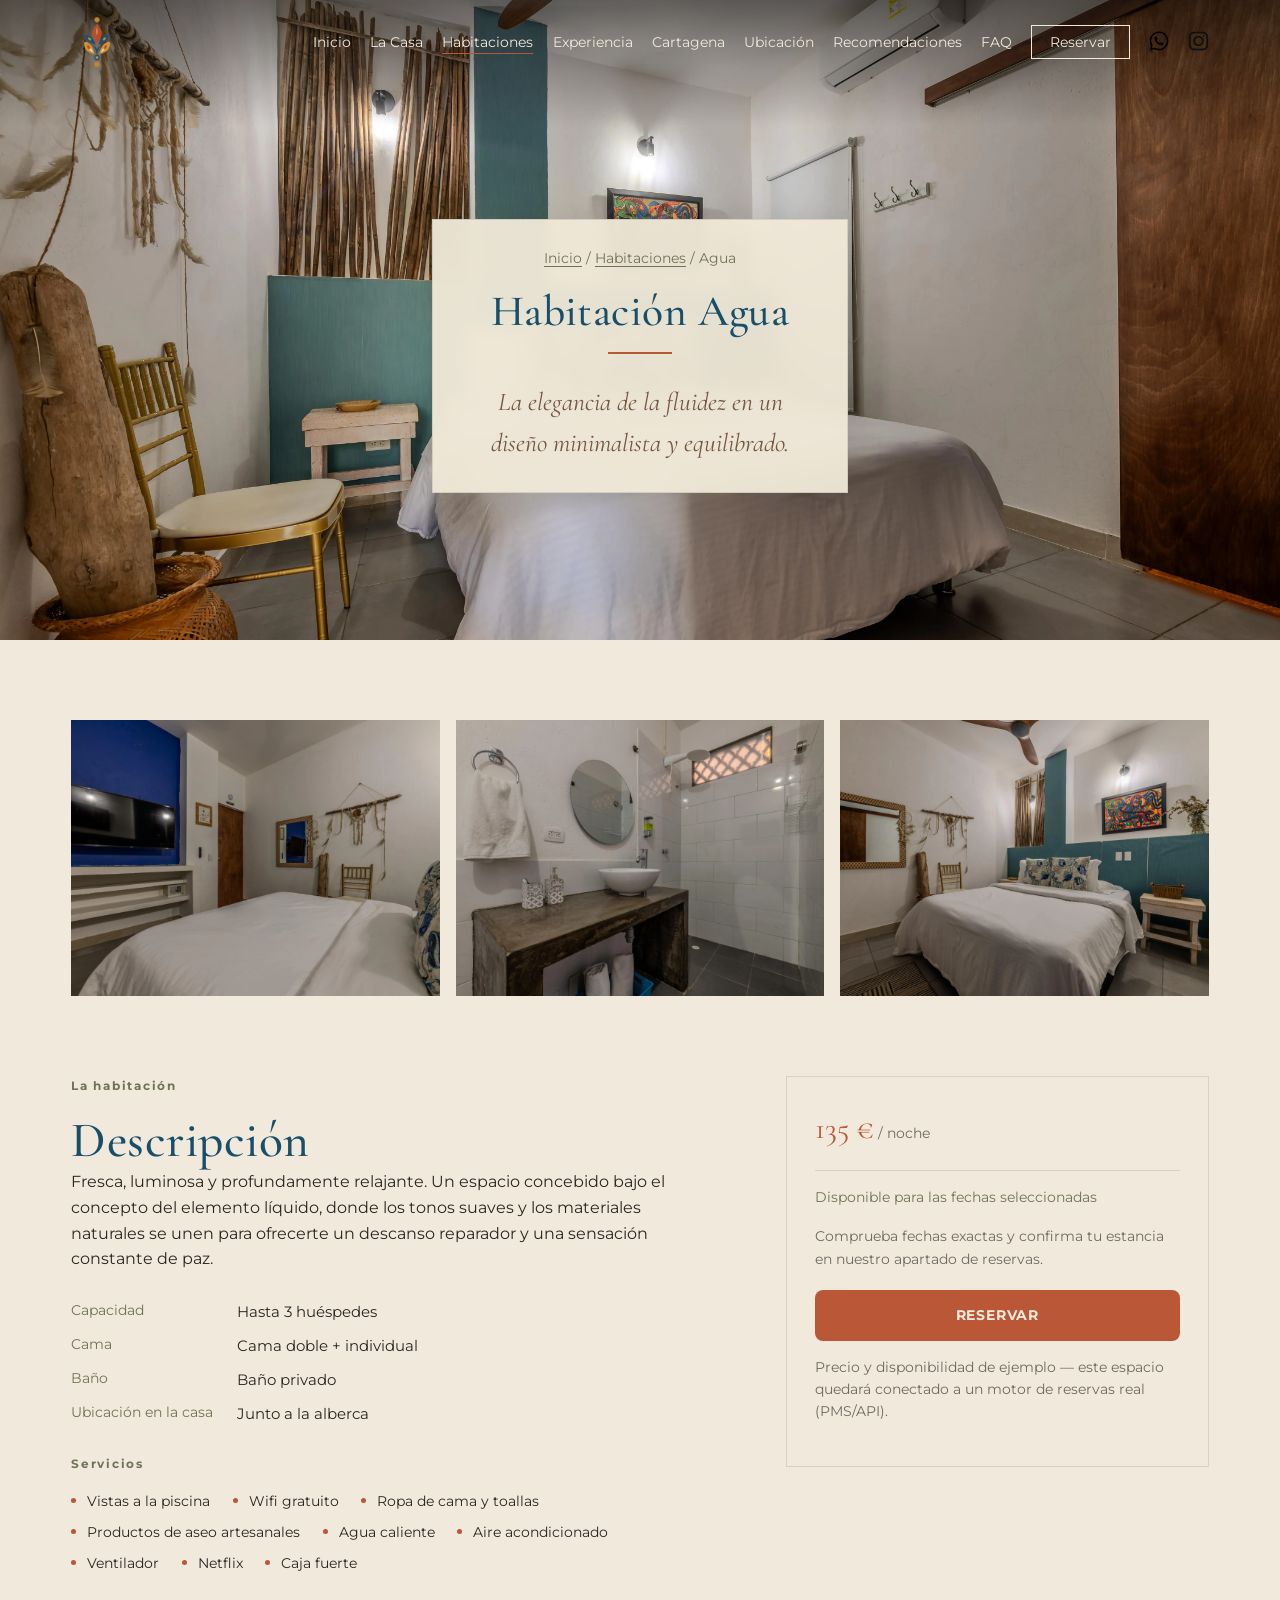
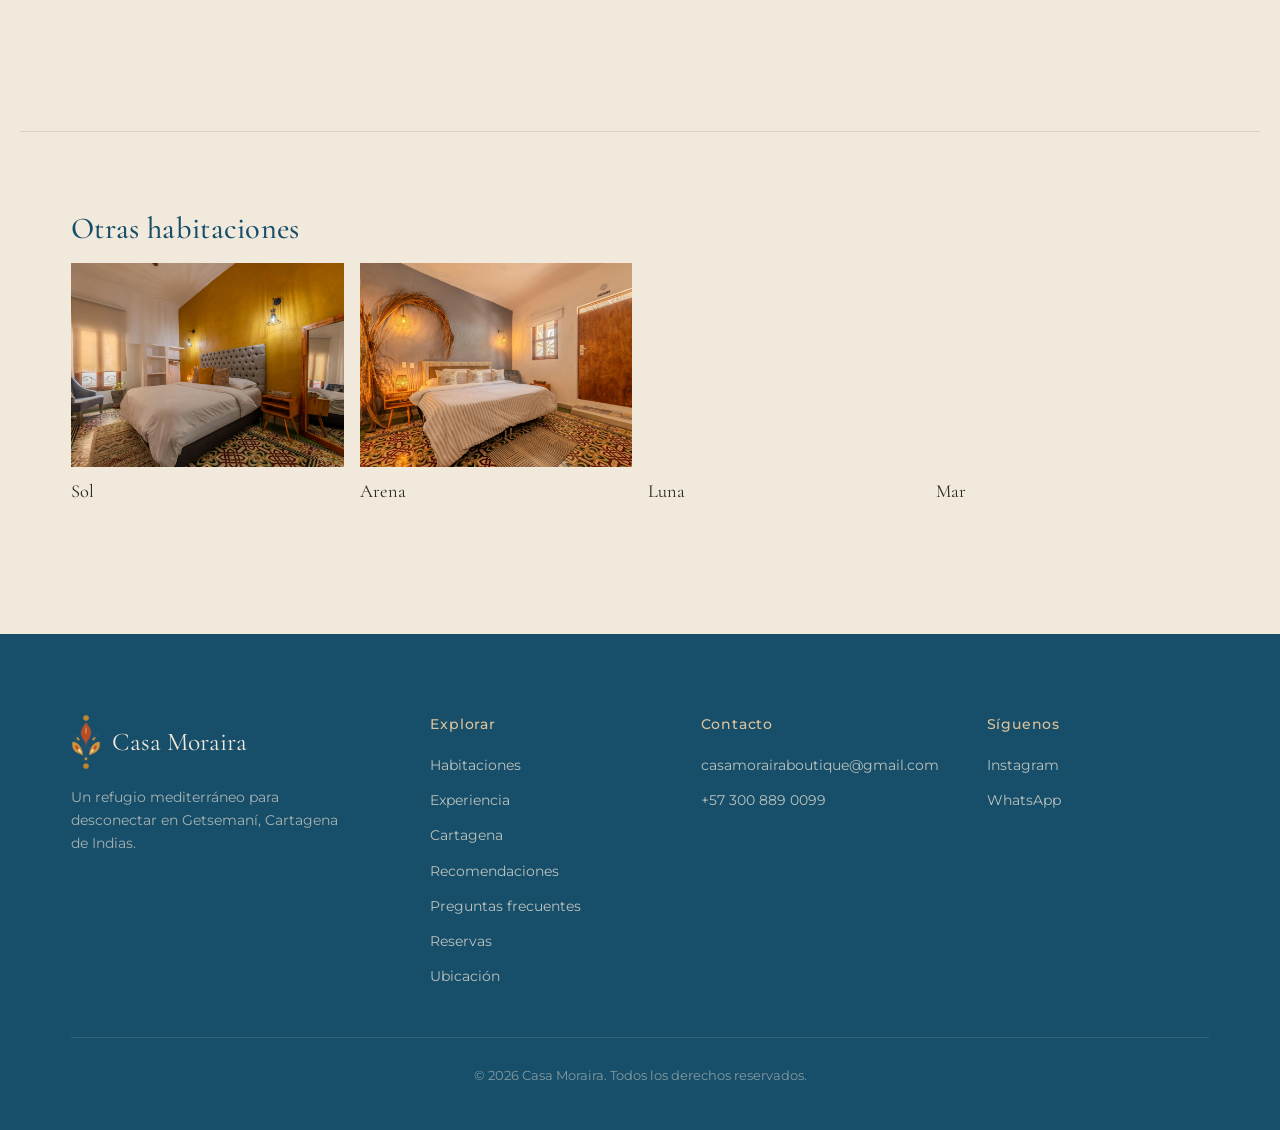
==== commit 3b572f6e: "feat: :sparkles: Add page" ====
--- a/habitaciones/agua.html
+++ b/habitaciones/agua.html
@@ -23,7 +23,7 @@
   <link rel="preconnect" href="https://fonts.googleapis.com">
   <link rel="preconnect" href="https://fonts.gstatic.com" crossorigin>
   <link href="https://fonts.googleapis.com/css2?family=Cormorant+Garamond:ital,wght@0,400;0,500;0,600;1,400&family=Montserrat:wght@300;400;500;700&display=swap" rel="stylesheet">
-  <link rel="stylesheet" href="../css/styles.css">
+  <link rel="stylesheet" href="../css/main.css">
   <script type="application/ld+json">
 {
   "@context": "https://schema.org",
@@ -126,7 +126,7 @@
 </head>
 <body>
   <a class="skip-link" href="#contenido">Saltar al contenido</a>
-  <header class="site-hab" id="siteHeader">
+  <header class="site-header" id="siteHeader">
     <div class="wrap">
       <a class="logo" href="../index.html" aria-label="Casa Moraira — Inicio">
         <img src="../assets/img/favicon.webp" alt="Casa Moraira Cartagena">
@@ -138,14 +138,14 @@
         <ul>
           <li><a href="../index.html">Inicio</a></li>
           <li><a href="../paginas/lacasa.html">La Casa</a></li>          
-          <li><a href="habitaciones.html" aria-current="true">Habitaciones</a></li>
+          <li><a href="./habitaciones.html" aria-current="page">Habitaciones</a></li>
           <li><a href="../paginas/experiencia.html">Experiencia</a></li>
           <li><a href="../paginas/cartagena.html">Cartagena</a></li>
           <li><a href="../index.html#ubicacion">Ubicación</a></li>
-          <li><a href="../paginas/antes-de-llegar.html">Antes de llegar</a></li>
+          <li><a href="../paginas/recomendaciones.html">Recomendaciones</a></li>
           <li><a href="../paginas/faq.html">FAQ</a></li>
-          <li><a href="../index.html#reservar" class="nav-ctahab">Reservar</a></li>
-          <li class="redesSociales">
+          <li><a href="../index.html#reservar" class="nav-cta">Reservar</a></li>
+          <li class="nav-social">
             <ul>
               <li><a href="https://wa.me/573008890099" target="_blank" rel="noopener noreferrer" class="nav-icon nav-icon--whatsapp" aria-label="Escríbenos por WhatsApp"><img src="../assets/img/whatsapp.svg" alt="" width="24" height="24"></a></li>
               <li><a href="https://www.instagram.com/casa_moraira/" target="_blank" rel="noopener noreferrer" class="nav-icon nav-icon--instagram" aria-label="Síguenos en Instagram"><img src="../assets/img/instagram.svg" alt="" width="24" height="24"></a></li>
@@ -157,21 +157,31 @@
   </header>
 
   <main id="contenido">
-    <section class="room-hero">
+    <section class="page-banner">
+      <div class="page-banner__media">
+        <img src="../assets/img/room-agua.webp" alt="Vista general de la habitación Agua en Casa Moraira, Getsemaní, Cartagena" fetchpriority="high" decoding="async">
+      </div>
       <div class="wrap">
-        <nav class="breadcrumb" aria-label="Migas de pan"><a href="../index.html">Inicio</a> / <a href="habitaciones.html">Habitaciones</a> / Agua</nav>
-        <h1>Habitación Agua</h1>
-        <p class="lead">La elegancia de la fluidez en un diseño minimalista y equilibrado.</p>
+        <div class="page-banner__card reveal">
+          <nav class="breadcrumb" aria-label="Migas de pan"><a href="../index.html">Inicio</a> / <a href="habitaciones.html">Habitaciones</a> / Agua</nav>
+          <h1>Habitación Agua</h1>
+          <hr class="divider">
+          <p class="lead">La elegancia de la fluidez en un diseño minimalista y equilibrado.</p>
+        </div>
+      </div>
+    </section>
+
+    <section class="room-gallery-section">
+      <div class="wrap">
         <div class="room-gallery">
-        <a href="../assets/img/room-agua.webp"><img src="../assets/img/room-agua.webp" alt="Vista general de la habitación Agua en Casa Moraira, Getsemaní, Cartagena" fetchpriority="high" decoding="async"></a>
-        <a href="../assets/img/room-agua-2.webp"><img src="../assets/img/room-agua-2.webp" alt="Detalle de la habitación Agua en Casa Moraira, Getsemaní, Cartagena" loading="lazy" decoding="async"></a>
-        <a href="../assets/img/room-agua-3.webp"><img src="../assets/img/room-agua-3.webp" alt="Baño privado de la habitación Agua en Casa Moraira" loading="lazy" decoding="async"></a>
-        <a href="../assets/img/room-agua-4.webp"><img src="../assets/img/room-agua-4.webp" alt="Rincón de descanso de la habitación Agua en Casa Moraira, Getsemaní, Cartagena" loading="lazy" decoding="async"></a>
+          <a href="../assets/img/room-agua-2.webp"><img src="../assets/img/room-agua-2.webp" alt="Detalle de la habitación Agua en Casa Moraira, Getsemaní, Cartagena" loading="lazy" decoding="async"></a>
+          <a href="../assets/img/room-agua-3.webp"><img src="../assets/img/room-agua-3.webp" alt="Baño privado de la habitación Agua en Casa Moraira" loading="lazy" decoding="async"></a>
+          <a href="../assets/img/room-agua-4.webp"><img src="../assets/img/room-agua-4.webp" alt="Rincón de descanso de la habitación Agua en Casa Moraira, Getsemaní, Cartagena" loading="lazy" decoding="async"></a>
         </div>
       </div>
     </section>
 
-    <section>
+    <section class="room-detail">
       <div class="wrap room-detail-grid">
         <div class="room-detail-info reveal">
           <p class="kicker">La habitación</p>
@@ -210,12 +220,12 @@
           <p class="availability">Disponible para las fechas seleccionadas</p>
           <p class="booking-hint">Comprueba fechas exactas y confirma tu estancia en nuestro apartado de reservas.</p>
           <a href="../index.html#reservar" class="btn btn-primary btn-block">RESERVAR</a>
-          <p class="booking-note">Precio y disponibilidad de ejemplo — este espacio quedará conectado a un motor de reservas real (PMS/API).</p>
+          <p class="note">Precio y disponibilidad de ejemplo — este espacio quedará conectado a un motor de reservas real (PMS/API).</p>
         </aside>
       </div>
 
       <div class="wrap other-rooms">
-        <h2 class="h3-like">Otras habitaciones</h2>
+        <h2 class="title-sm">Otras habitaciones</h2>
         <div class="other-rooms-grid">
         <a class="other-room-card" href="sol.html">
           <img src="../assets/img/room-sol.webp" alt="Habitación Sol" loading="lazy" decoding="async">
@@ -254,7 +264,7 @@
             <li><a href="habitaciones.html">Habitaciones</a></li>
             <li><a href="../paginas/experiencia.html">Experiencia</a></li>
             <li><a href="../paginas/cartagena.html">Cartagena</a></li>
-            <li><a href="../paginas/antes-de-llegar.html">Antes de llegar</a></li>
+            <li><a href="../paginas/recomendaciones.html">Recomendaciones</a></li>
             <li><a href="../paginas/faq.html">Preguntas frecuentes</a></li>
             <li><a href="../index.html#reservar">Reservas</a></li>
             <li><a href="../index.html#ubicacion">Ubicación</a></li>
--- a/css/main.css
+++ b/css/main.css
@@ -0,0 +1,1321 @@
+/* ==========================================================
+   CASA MORAIRA — main.css  (ARCHIVO GENERADO, no editar)
+   Edita los módulos en css/src/ y ejecuta ./css/build-css.sh
+   ========================================================== */
+
+/* >>> src/base/tokens.css */
+/* ==========================================================================
+   TOKENS — única fuente de verdad de colores, tipografía, espaciado y capas.
+   Regla: los componentes usan tokens SEMÁNTICOS (--color-*), no la paleta
+   de marca directamente. Si cambia la marca, solo se toca este archivo.
+
+   Breakpoints (las media queries no admiten variables, se documentan aquí):
+     1100px  navegación colapsa a menú hamburguesa
+      980px  tablet: rejillas pasan a una columna
+      768px  móvil: banner apilado, espaciado reducido
+      520px  móvil pequeño
+   ========================================================================== */
+:root {
+  /* ---- Paleta de marca (Manual de Marca Casa Moraira) ---- */
+  --blanco-calido: #F1E9DB;        /* Crema */
+  --beige-arena: #DEC39A;          /* Arena cálida */
+  --beige-arena-suave: #F6EFE4;
+  --terracota: #B95736;
+  --terracota-oscuro: #9D4A2E;
+  --azul-mediterraneo: #174E6A;
+  --dorado-solar: #C98A27;
+  --azul-luna: #7F96A3;
+  --perla-lunar: #D8D2C5;
+  --verde-oliva: #6F7457;
+  --salvia-costera: #9BA58C;
+  --arcilla-rosada: #C88972;
+  --marron-madera: #765744;
+  --carbon: #2A2723;
+  --blanco: #FFFFFF;
+  --verde-valoracion: #003B2F;     /* Puntuación de reseñas */
+
+  /* ---- Tokens semánticos (usar estos en los componentes) ---- */
+  --color-bg: var(--blanco-calido);
+  --color-bg-soft: var(--beige-arena-suave);
+  --color-surface: var(--blanco);
+  --color-text: var(--carbon);
+  --color-text-muted: rgba(42, 39, 35, 0.65);
+  --color-heading: var(--azul-mediterraneo);
+  --color-eyebrow: var(--verde-oliva);
+  --color-accent: var(--terracota);
+  --color-accent-hover: var(--terracota-oscuro);
+  --color-highlight: var(--dorado-solar);
+  --color-border: rgba(42, 39, 35, 0.12);
+  --color-border-olive: rgba(111, 116, 87, 0.35);
+  --color-scrim: rgba(41, 38, 34, 0.32);
+  --color-card-glass: rgba(241, 233, 216, 0.95);
+  --color-header-glass: rgba(241, 233, 216, 0.94);
+
+  /* ---- Tipografía ---- */
+  --font-display: 'Cormorant Garamond', 'Times New Roman', serif;
+  --font-body: 'Montserrat', 'Helvetica Neue', Arial, sans-serif;
+
+  /* ---- Espaciado ---- */
+  --space-1: 0.5rem;
+  --space-2: 1rem;
+  --space-3: 1.75rem;
+  --space-4: 3rem;
+  --space-5: 5rem;
+  --space-6: 8rem;
+
+  /* ---- Layout ---- */
+  --max-width: 1240px;
+  --gutter: clamp(1.25rem, 4vw, 4rem);
+  --header-h: 5.25rem;             /* logo 52px + padding del header */
+  --banner-h: 40rem;               /* ALTURA ÚNICA de los banners de página */
+  --banner-h-sm: 20rem;            /* Altura de la imagen del banner en móvil */
+
+  /* ---- Movimiento ---- */
+  --ease: cubic-bezier(0.4, 0, 0.2, 1);
+  --transition: 0.5s var(--ease);
+
+  /* ---- Capas ---- */
+  --z-nav-toggle: 2;
+  --z-header: 100;
+  --z-skip-link: 1000;
+}
+
+@media (max-width: 768px) {
+  :root {
+    --space-6: 5rem;
+    --space-5: 3.5rem;
+    --space-4: 2.25rem;
+  }
+}
+
+/* >>> src/base/reset.css */
+/* ==========================================================================
+   RESET Y BASE
+   ========================================================================== */
+*, *::before, *::after { box-sizing: border-box; }
+
+html { scroll-behavior: smooth; }
+
+body {
+  margin: 0;
+  background: var(--color-bg);
+  color: var(--color-text);
+  font-family: var(--font-body);
+  font-weight: 400;
+  line-height: 1.6;
+  -webkit-font-smoothing: antialiased;
+  overflow-x: clip;
+}
+
+img { max-width: 100%; display: block; }
+a { color: inherit; text-decoration: none; }
+ul { list-style: none; margin: 0; padding: 0; }
+button { font-family: inherit; cursor: pointer; }
+input, select { font-family: inherit; }
+
+/* Accesibilidad: foco visible siempre */
+a:focus-visible,
+button:focus-visible,
+input:focus-visible,
+select:focus-visible {
+  outline: 2px solid var(--color-accent);
+  outline-offset: 3px;
+}
+
+/* Respeta la preferencia de movimiento reducido */
+@media (prefers-reduced-motion: reduce) {
+  html { scroll-behavior: auto; }
+  *, *::before, *::after {
+    animation-duration: 0.001ms !important;
+    animation-iteration-count: 1 !important;
+    transition-duration: 0.001ms !important;
+    scroll-behavior: auto !important;
+  }
+}
+
+/* >>> src/base/typography.css */
+/* ==========================================================================
+   TIPOGRAFÍA
+   ========================================================================== */
+h1, h2, h3, h4 {
+  margin: 0;
+  font-family: var(--font-display);
+  font-weight: 500;
+  letter-spacing: 0.01em;
+  color: var(--color-heading);
+}
+h1 { font-size: clamp(2.75rem, 6vw, 5rem); line-height: 1.05; }
+h2 { font-size: clamp(2.1rem, 4vw, 3.1rem); line-height: 1.15; }
+h3 { font-size: clamp(1.5rem, 2.4vw, 1.9rem); line-height: 1.25; }
+
+p { margin: 0 0 var(--space-2); max-width: 60ch; }
+
+/* Frase destacada en cursiva */
+.lead {
+  max-width: 42ch;
+  font-family: var(--font-display);
+  font-size: clamp(1.25rem, 2vw, 1.6rem);
+  font-style: italic;
+  color: var(--marron-madera);
+}
+
+/* Etiqueta pequeña sobre un título */
+.kicker {
+  font-family: var(--font-body);
+  font-size: 0.78rem;
+  font-weight: 700;
+  letter-spacing: 0.14em;
+  color: var(--color-eyebrow);
+}
+
+/* Texto secundario / aclaraciones */
+.note {
+  margin-top: var(--space-2);
+  font-size: 0.85rem;
+  color: var(--color-text-muted);
+}
+
+/* Subtítulo con aspecto de h3 sin alterar la jerarquía del documento */
+.title-sm {
+  margin-bottom: var(--space-2);
+  font-size: clamp(1.5rem, 2.4vw, 1.9rem);
+}
+
+/* >>> src/layout/layout.css */
+/* ==========================================================================
+   LAYOUT — contenedores, ritmo vertical, utilidades y animación de entrada
+   ========================================================================== */
+
+/* Contenedor centrado */
+.wrap {
+  max-width: var(--max-width);
+  margin-inline: auto;
+  padding-inline: var(--gutter);
+}
+.wrap--narrow { max-width: 800px; margin-inline: auto; }
+
+/* Ritmo vertical por defecto. Los componentes de sección propios
+   (banner, cta-band…) fijan su padding con una clase, que gana por especificidad. */
+section { position: relative; padding-block: var(--space-6); }
+
+/* Cabecera de sección */
+.section-head { max-width: 640px; margin-bottom: var(--space-5); }
+.section-head--center { margin-inline: auto; text-align: center; }
+.section-head--center p { margin-inline: auto; }
+
+/* Bloque de texto centrado y estrecho */
+.text-center-narrow { max-width: 680px; margin-inline: auto; text-align: center; }
+.text-center-narrow p { margin-inline: auto; }
+
+/* Línea decorativa bajo los títulos */
+.divider {
+  width: 64px;
+  height: 2px;
+  margin: var(--space-2) 0 var(--space-3);
+  background: var(--color-accent);
+  border: none;
+}
+.divider--center { margin-inline: auto; }
+
+/* Fila de botones */
+.actions { margin-top: var(--space-3); }
+
+/* Solo para lectores de pantalla */
+.visually-hidden {
+  position: absolute !important;
+  width: 1px; height: 1px;
+  overflow: hidden;
+  clip: rect(0, 0, 0, 0);
+  white-space: nowrap;
+}
+
+.skip-link {
+  position: absolute;
+  left: -999px;
+  top: 0;
+  z-index: var(--z-skip-link);
+  padding: 0.8rem 1.2rem;
+  background: var(--color-text);
+  color: var(--color-bg);
+}
+.skip-link:focus { left: var(--space-2); top: var(--space-2); }
+
+/* Aparición progresiva (la activa js/main.js con IntersectionObserver) */
+.reveal {
+  opacity: 0;
+  transform: translateY(18px);
+  transition: opacity 0.8s var(--ease), transform 0.8s var(--ease);
+}
+.reveal.is-visible { opacity: 1; transform: translateY(0); }
+
+/* >>> src/components/buttons.css */
+/* ==========================================================================
+   BOTONES  —  .btn + una variante
+   ========================================================================== */
+.btn {
+  display: inline-flex;
+  align-items: center;
+  gap: 0.6rem;
+  padding: 0.85rem 1.9rem;
+  border: 1px solid transparent;
+  border-radius: 2px;
+  font-family: var(--font-body);
+  font-size: 0.85rem;
+  font-weight: 700;
+  letter-spacing: 0.06em;
+  transition: background var(--transition), color var(--transition), border-color var(--transition);
+}
+
+/* Acción principal */
+.btn-primary { background: var(--color-accent); color: var(--color-bg);border-radius: 0.5rem; }
+.btn-primary:hover { background: var(--color-accent-hover); border-radius: 0.5rem;}
+
+/* Acción secundaria */
+.btn-outline { background: transparent; border-color: var(--color-text); color: var(--color-text);border-radius: 0.5rem; }
+.btn-outline:hover { border-color: var(--color-accent); color: var(--color-accent);border-radius: 0.5rem; }
+
+/* Sobre imagen / vídeo oscuro */
+.btn-ghost-light { background: var(--color-accent); border-color: var(--color-bg); color: var(--color-bg); border-radius: 0.5rem; }
+.btn-ghost-light:hover { background: var(--color-bg); color: var(--color-accent); border-color: var(--color-accent); border-radius: 0.5rem;}
+.btn-ghost-light2 { background: var(--color-highlight); border-color: var(--color-bg); color: var(--color-bg); border-radius: 0.5rem; }
+.btn-ghost-light2:hover { background: var(--color-bg); color: var(--color-highlight); border-color: var(--color-highlight); border-radius: 0.5rem;}
+
+/* Sobre fondos de color de marca (terracota, blanco) */
+.btn-gold { background: var(--color-highlight); border-color: var(--color-bg); color: var(--color-bg);border-radius: 0.5rem; }
+.btn-gold:hover { background: var(--color-accent); border-color: var(--color-highlight); color: var(--color-bg); border-radius: 0.5rem;}
+
+/* Tamaños */
+.btn-lg { padding: 1rem 2.2rem; font-size: 1.05rem; }
+.btn-block { width: 100%; justify-content: center; }
+
+/* >>> src/components/header.css */
+/* ==========================================================================
+   HEADER Y NAVEGACIÓN
+   Un único componente. El color de los enlaces se controla con variables:
+     .site-header          → texto oscuro (páginas interiores)
+     .site-header--light   → texto claro sobre vídeo (solo la home)
+     .is-scrolled          → fondo crema y texto oscuro (lo pone main.js)
+   ========================================================================== */
+.site-header {
+  --nav-color: var(--color-bg);
+  --toggle-color: var(--color-bg);
+  --cta-color: var(--color-bg);
+
+  position: fixed;
+  inset-inline: 0;
+  top: 0;
+  z-index: var(--z-header);
+  padding-block: var(--space-2);
+  background: transparent;
+  transition: padding var(--transition);
+}
+.site-header--light {
+  --nav-color: var(--color-bg);
+  --toggle-color: var(--color-bg);
+  --cta-color: var(--color-bg);
+}
+.site-header.is-scrolled {
+  --nav-color: var(--color-text);
+  --toggle-color: var(--color-text);
+  --cta-color: var(--color-accent);
+
+  padding-block: 0.7rem;
+}
+
+/* Fondo "vidrio" al hacer scroll. Va en un pseudo-elemento y NO en el header:
+   un backdrop-filter en el propio header haría que el menú móvil (position:
+   fixed) se midiera contra el header y se encogiera a su altura. */
+.site-header::before {
+  content: "";
+  position: absolute;
+  inset: 0;
+  z-index: -1;
+  background: var(--color-header-glass);
+  box-shadow: 0 1px 0 var(--color-border);
+  backdrop-filter: blur(6px);
+  opacity: 0;
+  transition: opacity var(--transition);
+  pointer-events: none;
+}
+.site-header.is-scrolled::before { opacity: 1; }
+.site-header .wrap {
+  display: flex;
+  align-items: center;
+  justify-content: space-between;
+}
+
+/* Logo */
+.logo {
+  display: flex;
+  align-items: center;
+  width: auto;
+  height: 52px;
+  transition: height var(--transition);
+}
+.logo img { display: block; width: auto; height: 100%; }
+.site-header.is-scrolled .logo { height: 44px; }
+
+/* Navegación (escritorio) */
+.main-nav { display: flex; align-items: center; gap: var(--space-4); }
+.main-nav ul { display: flex; gap: var(--space-3); }
+.main-nav a {
+  position: relative;
+  padding-bottom: 4px;
+  font-size: 0.92rem;
+  color: var(--nav-color);
+  transition: color var(--transition);
+}
+
+/* Subrayado animado y enlace activo */
+.main-nav a::after {
+  content: "";
+  position: absolute;
+  left: 0; right: 100%;
+  bottom: 0;
+  height: 1px;
+  background: var(--color-accent);
+  transition: right var(--transition);
+}
+.main-nav a:hover::after,
+.main-nav a[aria-current="page"]::after { right: 0; }
+
+/* Botón "Reservar" del menú */
+.main-nav .nav-cta {
+  padding: 0.5rem 1.1rem;
+  border: 1px solid currentColor;
+  color: var(--cta-color);
+  transition: color var(--transition), border-color var(--transition);
+}
+.main-nav .nav-cta::after { display: none; }
+
+/* Iconos de redes */
+.nav-social { display: flex; }
+.nav-social ul { display: flex; gap: 1em; }
+.nav-social a::after { display: none; }
+.nav-social img { width: 1.5em; }
+
+/* Botón hamburguesa */
+.menu-toggle {
+  display: none;
+  flex-direction: column;
+  gap: 5px;
+  padding: 8px;
+  background: none;
+  border: none;
+}
+.menu-toggle span {
+  width: 24px;
+  height: 2px;
+  background: var(--toggle-color);
+  transition: background var(--transition), transform var(--transition), opacity var(--transition);
+}
+.menu-toggle[aria-expanded="true"] span:nth-child(1) { transform: translateY(7px) rotate(45deg); }
+.menu-toggle[aria-expanded="true"] span:nth-child(2) { opacity: 0; }
+.menu-toggle[aria-expanded="true"] span:nth-child(3) { transform: translateY(-7px) rotate(-45deg); }
+.site-header .menu-toggle[aria-expanded="true"] span { background: var(--color-text); }
+
+/* Ajuste fino en pantallas medianas con menú aún visible */
+@media (min-width: 1101px) and (max-width: 1280px) {
+  .main-nav ul { gap: 1.2rem; }
+  .main-nav a { font-size: 0.85rem; }
+}
+
+/* Menú hamburguesa (el menú tiene 9 enlaces) */
+@media (max-width: 1100px) {
+  .main-nav, .main-nav ul { display: none; }
+  .menu-toggle { display: flex; position: relative; z-index: var(--z-nav-toggle); }
+
+  .main-nav.is-open {
+    --nav-color: var(--color-text);
+    --cta-color: var(--color-accent);
+
+    display: flex;
+    position: fixed;
+    inset: 0;
+    flex-direction: column;
+    align-items: flex-start;
+    padding: 6rem var(--gutter) var(--space-4);
+    overflow-y: auto;
+    background: var(--color-bg);
+  }
+  .main-nav.is-open ul { display: flex; flex-direction: column; gap: var(--space-2); }
+  .main-nav.is-open a { font-family: var(--font-display); font-size: 1.4rem; }
+  .main-nav.is-open .nav-cta { display: inline-block; }
+  .main-nav.is-open .nav-social ul { flex-direction: row; gap: 1.2rem; margin-top: var(--space-2); }
+}
+
+/* >>> src/components/footer.css */
+/* ==========================================================================
+   FOOTER
+   ========================================================================== */
+.site-footer {
+  padding-block: var(--space-5) var(--space-3);
+  background: var(--azul-mediterraneo);
+  color: var(--beige-arena-suave);
+}
+.footer-grid {
+  display: grid;
+  grid-template-columns: 1.4fr 1fr 1fr 1fr;
+  gap: var(--space-4);
+  padding-bottom: var(--space-4);
+  border-bottom: 1px solid rgba(241, 233, 216, 0.12);
+}
+
+.footer-logo-row { display: flex; align-items: center; gap: 0.7rem; }
+.footer-logo-row img { width: 30px; height: auto; }
+.footer-logo { margin: 0; font-family: var(--font-display); font-size: 1.6rem; color: var(--color-bg); }
+.footer-tag { max-width: 30ch; margin-top: var(--space-2); font-size: 0.9rem; color: rgba(241, 233, 216, 0.65); }
+
+.footer-col h4 {
+  margin-bottom: var(--space-2);
+  font-family: var(--font-body);
+  font-size: 0.85rem;
+  letter-spacing: 0.06em;
+  color: var(--beige-arena);
+}
+.footer-col ul { display: flex; flex-direction: column; gap: 0.6rem; }
+.footer-col a { font-size: 0.9rem; color: rgba(241, 233, 216, 0.75); transition: color var(--transition); }
+.footer-col a:hover { color: var(--color-accent); }
+
+.footer-bottom {
+  display: flex;
+  justify-content: center;
+  flex-wrap: wrap;
+  gap: 0.5rem;
+  padding-top: var(--space-3);
+  font-size: 0.8rem;
+  color: rgba(241, 233, 216, 0.5);
+}
+
+@media (max-width: 980px) {
+  .footer-grid { grid-template-columns: 1fr 1fr; gap: var(--space-3); }
+}
+@media (max-width: 768px) {
+  .footer-grid { grid-template-columns: 1fr; }
+}
+
+/* >>> src/components/banner.css */
+/* ==========================================================================
+   BANNER DE PÁGINA
+   Primera sección de TODAS las páginas interiores (La Casa, Habitaciones,
+   cada habitación, Experiencia, Cartagena, Recomendaciones, FAQ).
+   Todas miden lo mismo: --banner-h (tokens.css). La home usa .hero.
+
+   Estructura:
+     <section class="page-banner">
+       <div class="page-banner__media"><img …></div>
+       <div class="wrap"><div class="page-banner__card reveal"> … </div></div>
+     </section>
+   ========================================================================== */
+.page-banner {
+  position: relative;
+  display: flex;
+  align-items: center;
+  min-height: var(--banner-h);
+  /* El header es fixed: se reserva su altura para centrar la tarjeta debajo */
+  padding: calc(var(--header-h) + var(--space-2)) 0 var(--space-3);
+  background: var(--color-bg-soft);   /* color mientras carga la imagen */
+  isolation: isolate;
+}
+.page-banner > .wrap { width: 100%; }
+
+/* Imagen de fondo */
+.page-banner__media { position: absolute; inset: 0; z-index: -1; }
+.page-banner__media img { width: 100%; height: 100%; object-fit: cover; }
+
+/* Degradado suave arriba para que el menú se lea sobre cualquier foto */
+.page-banner__media::after {
+  content: "";
+  position: absolute;
+  inset: 0 0 auto 0;
+  height: calc(var(--header-h) * 1.5);
+  background: linear-gradient(to bottom, rgba(6, 6, 5, 0.5), transparent);
+  pointer-events: none;
+}
+
+/* Tarjeta de texto */
+.page-banner__card {
+  max-width: 26rem;
+  padding: var(--space-3) var(--space-4);
+  background: var(--color-card-glass);
+  border: 1px solid var(--color-border);
+  box-shadow: 0 20px 40px rgba(0, 0, 0, 0.08);
+  backdrop-filter: blur(8px);
+}
+.page-banner__card h1 { font-size: clamp(1.9rem, 3.4vw, 2.75rem); line-height: 1.15; }
+.page-banner__card .breadcrumb { margin-bottom: var(--space-2); font-size: 0.85rem; color: var(--color-eyebrow); }
+.page-banner__card .breadcrumb a { text-decoration: underline; text-underline-offset: 3px; }
+.page-banner__card > :last-child { margin-bottom: 0; }
+
+/* Móvil: la imagen conserva la MISMA altura en todas las páginas y la
+   tarjeta se apila debajo (solapando un poco), así el texto nunca se corta. */
+@media (max-width: 768px) {
+  .page-banner {
+    display: block;
+    min-height: 0;
+    padding: 0 0 var(--space-4);
+    background: none;
+    isolation: auto;
+  }
+  .page-banner__media {
+    position: relative;
+    inset: auto;
+    z-index: auto;
+    height: var(--banner-h-sm);
+  }
+  .page-banner__card {
+    position: relative;
+    max-width: none;
+    margin-top: calc(var(--space-4) * -1);
+    padding: var(--space-3);
+  }
+}
+  .page-banner__card {
+    margin-inline: auto;   /* centra la tarjeta horizontalmente */
+  }
+
+  .page-banner__card {
+  text-align: center;
+}
+.page-banner__card .divider {
+  margin-inline: auto;   /* centra la línea terracota */
+}
+.page-banner__card p {
+  margin-inline: auto;   /* centra los párrafos, que tienen ancho máximo */
+}
+/* >>> src/components/feature.css */
+/* ==========================================================================
+   FEATURE — bloque texto + imagen en zigzag (Cartagena, Experiencia)
+   <article class="feature [feature--reverse]">
+     <div class="feature__copy">…</div><div class="feature__media"><img></div>
+   ========================================================================== */
+.feature {
+  display: grid;
+  grid-template-columns: 1fr 1fr;
+  gap: var(--space-5);
+  align-items: center;
+  margin-bottom: var(--space-6);
+}
+.feature:last-child { margin-bottom: 0; }
+
+.feature--reverse .feature__copy { order: 2; }
+.feature--reverse .feature__media { order: 1; }
+
+.feature__copy p { color: var(--color-text-muted); }
+.feature__media img { width: 100%; aspect-ratio: 4 / 3; object-fit: cover; border-radius: 2px; }
+
+/* Frase breve bajo el título */
+.feature__tag {
+  margin-bottom: 0.8rem;
+  font-family: var(--font-display);
+  font-size: 1.25rem;
+  color: var(--color-accent);
+}
+.feature__sub {
+  margin-top: 1rem;
+  font-family: var(--font-display);
+  font-size: 1.2rem;
+  font-style: italic;
+  color: var(--color-heading);
+}
+
+@media (max-width: 980px) {
+  .feature { grid-template-columns: 1fr; gap: var(--space-3); }
+  .feature--reverse .feature__copy,
+  .feature--reverse .feature__media { order: initial; }
+}
+
+/* >>> src/components/cta-band.css */
+/* ==========================================================================
+   CTA BAND — franja de cierre con llamada a la acción
+   Sustituye a seccion-cierre, seccion-cierre-cartagena, seccion-dudas,
+   seccion-reservar-cta y a las franjas de color de la home.
+   Colores por variables; cada modificador solo las redefine.
+   ========================================================================== */
+.cta-band {
+  --band-bg: var(--color-surface);
+  --band-heading: var(--color-heading);
+  --band-text: var(--color-text);
+  --band-kicker: var(--color-eyebrow);
+  --band-lead: var(--color-heading);
+
+  padding-block: var(--space-6);
+  background: var(--band-bg);
+  color: var(--band-text);
+}
+.cta-band h2 { color: var(--band-heading); }
+.cta-band :where(p) { color: var(--band-text); }
+.cta-band .kicker { color: var(--band-kicker); }
+.cta-band .lead { color: var(--band-lead); }
+
+/* Frase final grande */
+.cta-band__lead {
+  margin-top: var(--space-3);
+  font-family: var(--font-display);
+  font-size: clamp(1.2rem, 2.1vw, 1.6rem);
+  line-height: 1.4;
+  color: var(--band-lead);
+}
+
+/* Blanco con línea superior (FAQ, Recomendaciones) */
+.cta-band--plain { border-top: 1px solid var(--color-border); }
+
+/* Blanco con título terracota (Habitaciones en la home) */
+.cta-band--white { --band-heading: var(--color-accent); --band-kicker: var(--color-heading); }
+
+/* Terracota (Cartagena) */
+.cta-band--terracotta {
+  --band-bg: var(--color-accent);
+  --band-heading: var(--color-bg);
+  --band-text: var(--color-bg);
+  --band-kicker: var(--color-bg);
+  --band-lead: var(--color-bg);
+}
+
+/* Dorado (Experiencia) */
+.cta-band--gold {
+  --band-bg: var(--color-highlight);
+  --band-heading: var(--color-bg);
+  --band-kicker: var(--color-heading);
+  --band-lead: var(--color-heading);
+  --band-text: var(--color-heading);
+}
+
+/* >>> src/components/accordion.css */
+/* ==========================================================================
+   FAQ — acordeón con <details>
+   ========================================================================== */
+.faq { background: var(--color-bg); }
+.faq__list { display: flex; flex-direction: column; gap: var(--space-3); }
+
+.faq__item {
+  overflow: hidden;
+  background: var(--color-bg-soft);
+  border: 1px solid var(--color-border);
+  border-radius: 2px;
+  transition: border-color var(--transition);
+}
+.faq__item[open] { border-color: var(--color-accent); }
+
+.faq__question {
+  display: flex;
+  justify-content: space-between;
+  align-items: center;
+  padding: var(--space-3) var(--space-4);
+  font-family: var(--font-display);
+  font-size: 1.2rem;
+  color: var(--color-heading);
+  cursor: pointer;
+  list-style: none;            /* oculta la flecha nativa */
+  user-select: none;
+}
+.faq__question::-webkit-details-marker { display: none; }  /* Safari */
+
+.faq__icon {
+  font-size: 1.4rem;
+  font-weight: 300;
+  color: var(--color-accent);
+  transition: transform var(--transition);
+}
+.faq__item[open] .faq__icon { transform: rotate(45deg); }   /* + se vuelve × */
+
+.faq__answer {
+  padding: 0 var(--space-4) var(--space-4);
+  line-height: 1.6;
+  color: var(--color-text-muted);
+}
+.faq__answer p { margin: 0; }
+
+@media (max-width: 768px) {
+  .faq__question { padding: var(--space-3); font-size: 1.1rem; }
+  .faq__answer { padding: 0 var(--space-3) var(--space-3); }
+}
+
+/* >>> src/components/info-card.css */
+/* ==========================================================================
+   INFO CARD — tarjetas de información práctica (Recomendaciones)
+   ========================================================================== */
+.info-guide { background: var(--color-bg); }
+
+.info-grid {
+  display: grid;
+  grid-template-columns: repeat(2, 1fr);
+  gap: var(--space-4);
+}
+
+.info-card {
+  display: flex;
+  flex-direction: column;
+  padding: var(--space-4);
+  background: var(--color-bg-soft);
+  border: 1px solid var(--color-border);
+  border-radius: 2px;
+  transition: transform var(--transition), border-color var(--transition);
+}
+.info-card:hover { transform: translateY(-3px); border-color: var(--color-accent); }
+.info-card--wide { grid-column: 1 / -1; background: #EAE3D2; }
+
+.info-card__head h3 { margin-bottom: var(--space-2); font-size: 1.35rem; color: var(--color-heading); }
+.info-card__body p { margin-bottom: 0.8rem; font-size: 0.98rem; color: var(--color-text-muted); }
+.info-card__body p:last-child { margin-bottom: 0; }
+.info-card__body .info-card__note { font-style: italic; color: var(--color-eyebrow); }
+
+@media (max-width: 768px) {
+  .info-grid { grid-template-columns: 1fr; gap: var(--space-3); }
+}
+
+/* >>> src/components/details.css */
+/* ==========================================================================
+   DETAILS — cuadrícula de 6 detalles numerados (Experiencia)
+   ========================================================================== */
+.details {
+  background: var(--color-bg-soft);
+  border-block: 1px solid var(--color-border);
+}
+.details__grid {
+  display: grid;
+  grid-template-columns: repeat(3, 1fr);
+  gap: var(--space-3);
+}
+.details__item {
+  padding: var(--space-3);
+  background: var(--color-bg);
+  border: 1px solid var(--color-border);
+  border-radius: 2px;
+  text-align: center;
+  transition: transform var(--transition), border-color var(--transition);
+}
+.details__item:hover { transform: translateY(-4px); border-color: var(--color-accent); }
+.details__item span {
+  display: block;
+  margin-bottom: 0.3rem;
+  font-family: var(--font-display);
+  font-size: 1.5rem;
+  color: var(--color-highlight);
+}
+.details__item h4 { margin: 0; font-size: 1.15rem; }
+
+@media (max-width: 980px) { .details__grid { grid-template-columns: repeat(2, 1fr); } }
+@media (max-width: 520px) { .details__grid { grid-template-columns: 1fr; } }
+
+/* >>> src/components/gallery-split.css */
+/* ==========================================================================
+   GALLERY SPLIT — texto + galería de 3 fotos (La Casa: cocina y rincones)
+   ========================================================================== */
+.gallery-split {
+  display: grid;
+  grid-template-columns: 0.9fr 1.1fr;
+  gap: var(--space-4);
+  align-items: center;
+}
+.gallery-split__copy p { color: var(--color-text-muted); }
+
+.gallery-split__gallery {
+  display: grid;
+  grid-template-columns: 1fr 1fr;
+  gap: var(--space-2);
+}
+.gallery-split__gallery img { object-fit: cover; }
+.gallery-split__gallery img:first-child { grid-row: span 2; aspect-ratio: 3 / 4; }
+.gallery-split__gallery img:nth-child(n+2) { aspect-ratio: 4 / 3; }
+
+@media (max-width: 980px) {
+  .gallery-split { grid-template-columns: 1fr; }
+  .gallery-split__gallery { order: -1; }
+}
+
+/* >>> src/components/video-band.css */
+/* ==========================================================================
+   VIDEO BAND — franja a sangre con vídeo de fondo (La Casa: piscina)
+   ========================================================================== */
+.video-band {
+  display: flex;
+  align-items: center;
+  min-height: 78vh;
+  padding-top: 0;                 /* enlaza con la sección anterior */
+  overflow: hidden;               /* el vídeo no debe sobresalir */
+  color: var(--color-bg);
+}
+.video-band__video {
+  position: absolute;
+  top: 50%;
+  left: 50%;
+  z-index: 0;
+  min-width: 100%;
+  min-height: 100%;
+  width: auto;
+  height: auto;
+  object-fit: cover;
+  transform: translate(-50%, -50%);
+}
+/* Capa oscura para contraste */
+.video-band::before {
+  content: "";
+  position: absolute;
+  inset: 0;
+  z-index: 1;
+  background: var(--color-scrim);
+}
+.video-band .wrap { position: relative; z-index: 2; }
+
+.video-band__content { max-width: 560px; }
+.video-band__content h2 { color: var(--color-bg); }
+.video-band__content .kicker { color: var(--beige-arena); }
+.video-band__content .lead { color: var(--beige-arena-suave); }
+
+/* >>> src/components/story.css */
+/* ==========================================================================
+   STORY — bloque narrativo centrado (La Casa: el origen del nombre)
+   ========================================================================== */
+.story { background: var(--color-bg-soft); }
+
+.story__lead {
+  margin-bottom: 1.5rem;
+  font-family: var(--font-display);
+  font-size: 1.35rem;
+  line-height: 1.4;
+  color: var(--color-heading);
+}
+.story__highlight {
+  margin-top: 1.5rem;
+  font-family: var(--font-display);
+  font-size: 1.6rem;
+  font-weight: 600;
+  color: var(--color-accent);
+}
+
+/* >>> src/components/reviews.css */
+/* ==========================================================================
+   REVIEWS — valoración de Booking.com y comentarios destacados (home)
+   ========================================================================== */
+.reviews { background: var(--color-bg-soft); }
+
+.reviews__header { max-width: 720px; margin: 0 auto 4rem; text-align: center; }
+.reviews__header h2 { margin: 0 0 1rem; }
+.reviews__intro { max-width: 600px; margin: 0 auto; line-height: 1.7; color: var(--color-text-muted); }
+
+/* Perfil + puntuación */
+.reviews__summary {
+  display: grid;
+  grid-template-columns: 1.35fr 0.65fr;
+  gap: 1.5rem;
+  align-items: stretch;
+}
+.reviews__profile,
+.reviews__score,
+.reviews__item {
+  background: var(--color-surface);
+  border-radius: 16px;
+}
+.reviews__profile,
+.reviews__score { padding: 2rem; }
+
+.reviews__profile { display: flex; align-items: center; gap: 2rem; }
+.reviews__profile-image img { width: 120px; height: 120px; object-fit: cover; border-radius: 50%; }
+.reviews__profile-content h3 { margin: 0 0 1rem; }
+.reviews__profile-content p { margin: 0 0 0.8rem; font-size: 0.95rem; line-height: 1.65; color: var(--color-text-muted); }
+
+.reviews__label,
+.reviews__platform {
+  display: block;
+  margin-bottom: 0.5rem;
+  font-size: 0.75rem;
+  letter-spacing: 0.12em;
+  text-transform: uppercase;
+  color: var(--color-text-muted);
+}
+
+.reviews__score { display: flex; align-items: center; gap: 1.5rem; }
+.reviews__score-number {
+  min-width: 110px;
+  padding: 1.2rem;
+  border-radius: 12px;
+  background: var(--verde-valoracion);
+  color: var(--blanco);
+  text-align: center;
+}
+.reviews__score-number strong { display: block; font-size: 3rem; font-weight: 500; line-height: 1; }
+.reviews__score-number span { display: block; margin-top: 0.5rem; font-size: 0.8rem; }
+.reviews__score-info h3 { margin: 0 0 0.6rem; }
+.reviews__score-info p { margin: 0 0 1rem; font-size: 0.9rem; line-height: 1.5; color: var(--color-text-muted); }
+.reviews__score-meta { display: flex; gap: 1rem; font-size: 0.8rem; color: var(--color-text-muted); }
+
+/* Comentarios */
+.reviews__list { display: grid; grid-template-columns: repeat(3, 1fr); gap: 1.5rem; margin-top: 1.5rem; }
+.reviews__item { padding: 1.7rem; }
+.reviews__item-header { display: flex; align-items: center; justify-content: space-between; margin-bottom: 1.3rem; }
+.reviews__item-header strong { display: block; }
+.reviews__item-header span { display: block; margin-top: 0.2rem; font-size: 0.8rem; color: var(--color-text-muted); }
+.reviews__item-rating {
+  padding: 0.45rem 0.6rem;
+  border-radius: 6px;
+  background: var(--verde-valoracion);
+  color: var(--blanco);
+  font-size: 0.8rem;
+  font-weight: 600;
+}
+.reviews__item p { margin: 0; font-size: 0.92rem; line-height: 1.7; color: var(--color-text-muted); }
+
+/* Enlace a Booking */
+.reviews__action { margin-top: 2.5rem; text-align: center; }
+.reviews__button {
+  display: inline-block;
+  padding: 0.9rem 1.5rem;
+  border: 1px solid var(--color-accent);
+  border-radius: 6px;
+  color: var(--color-accent);
+  transition: background 0.2s ease, color 0.2s ease;
+}
+.reviews__button:hover { background: var(--color-accent); color: var(--blanco); }
+.reviews__updated { margin: 0.8rem auto 0; font-size: 0.75rem; color: var(--color-text-muted); text-align: center; }
+
+@media (max-width: 768px) {
+  .reviews__summary,
+  .reviews__list { grid-template-columns: 1fr; }
+}
+@media (max-width: 520px) {
+  .reviews__profile,
+  .reviews__score { flex-direction: column; text-align: center; }
+  .reviews__score-meta { justify-content: center; }
+}
+
+/* >>> src/components/booking-form.css */
+/* ==========================================================================
+   BOOKING FORM — buscador de disponibilidad
+   La sección está comentada en index.html a la espera de un motor de
+   reservas, pero js/main.js ya genera .result-card: se conserva el estilo.
+   ========================================================================== */
+.booking { background: var(--color-bg-soft); }
+
+.booking-form {
+  display: grid;
+  grid-template-columns: repeat(4, 1fr) auto;
+  gap: var(--space-2);
+  align-items: end;
+  padding: var(--space-3);
+  background: var(--color-bg);
+  border: 1px solid var(--color-border);
+}
+.booking-form .btn { height: fit-content; white-space: nowrap; }
+
+.field { display: flex; flex-direction: column; gap: 0.4rem; }
+.field label { font-size: 0.8rem; color: var(--color-eyebrow); }
+.field input,
+.field select {
+  padding: 0.75rem 0.85rem;
+  border: 1px solid var(--color-border);
+  background: var(--color-bg);
+  font-size: 0.95rem;
+  color: var(--color-text);
+}
+.field input:focus,
+.field select:focus { border-color: var(--color-accent); }
+
+.booking-results {
+  display: grid;
+  grid-template-columns: repeat(auto-fit, minmax(220px, 1fr));
+  gap: var(--space-2);
+  margin-top: var(--space-4);
+}
+.booking-results[hidden] { display: none; }
+
+.result-card {
+  display: flex;
+  justify-content: space-between;
+  align-items: center;
+  gap: var(--space-2);
+  padding: var(--space-2) var(--space-3);
+  background: var(--color-bg);
+  border: 1px solid var(--color-border);
+}
+.result-card h4 { font-size: 1.15rem; }
+.result-card .price { font-family: var(--font-display); font-size: 1.3rem; color: var(--color-accent); }
+
+@media (max-width: 980px) {
+  .booking-form { grid-template-columns: 1fr 1fr; }
+  .booking-form .btn { grid-column: 1 / -1; justify-content: center; }
+}
+@media (max-width: 768px) {
+  .field input, .field select { font-size: 1rem; }   /* evita el zoom de iOS */
+}
+@media (max-width: 520px) {
+  .booking-form { grid-template-columns: 1fr; }
+  .booking-form .btn { width: 100%; }
+}
+
+/* >>> src/pages/home.css */
+/* ==========================================================================
+   HOME — hero, presentación, experiencia y ubicación
+   (Las demás páginas usan .page-banner en lugar de .hero)
+   ========================================================================== */
+
+/* ---------- Hero a pantalla completa con vídeo ---------- */
+.hero {
+  display: flex;
+  align-items: flex-end;
+  min-height: 100vh;
+  min-height: 100svh;
+  padding-bottom: clamp(3rem, 7vh, 6rem);
+  background: transparent;
+  overflow: hidden;
+  isolation: isolate;
+}
+.hero .wrap { position: relative; z-index: 1; width: 100%; }
+.hero p { text-align: left; }
+
+.hero-video {
+  position: absolute;
+  inset: 0;
+  z-index: -2;
+  width: 100%;
+  height: 100%;
+  object-fit: cover;
+}
+.hero-overlay {
+  position: absolute;
+  inset: 0;
+  z-index: -1;
+  width: 100%;
+  height: 100%;
+  background: linear-gradient(180deg, rgba(41, 38, 34, 0.6) 0%, rgba(41, 38, 34, 0.08) 42%, rgba(41, 38, 34, 0.75) 100%);
+}
+
+.hero-content { max-width: 720px; color: var(--color-bg); }
+
+.hero-mark {
+  width: clamp(7rem, 10vw, 10rem);
+  height: auto;
+  margin-bottom: 0.8rem;
+  filter: drop-shadow(0 2px 10px rgba(0, 0, 0, 0.55));
+}
+.hero-eyebrow {
+  margin: 0 0 0.4rem;
+  font-family: var(--font-display);
+  font-size: clamp(0.9rem, 1.3vw, 1.1rem);
+  font-style: italic;
+  font-weight: 500;
+  letter-spacing: 0.04em;
+  color: var(--color-bg);
+  filter: drop-shadow(0 2px 8px rgba(0, 0, 0, 0.8));
+}
+.hero-content h1 {
+  margin: 0 0 1rem;
+  font-size: clamp(3.2rem, 7vw, 6rem);
+  line-height: 0.95;
+  letter-spacing: 0.04em;
+  color: var(--color-bg);
+  filter: drop-shadow(0 2px 10px rgba(0, 0, 0, 0.8));
+}
+/* Frase principal */
+.hero-content > p:not(.hero-eyebrow):not(.lead) {
+  max-width: 600px;
+  margin: 0 0 1.2rem;
+  font-family: var(--font-display);
+  font-size: clamp(1.15rem, 2vw, 1.45rem);
+  line-height: 1.3;
+  color: var(--color-bg);
+  filter: drop-shadow(0 2px 8px rgba(0, 0, 0, 0.8));
+}
+/* Descripciones */
+.hero-content .lead {
+  max-width: 620px;
+  margin: 0.65rem 0;
+  font-family: var(--font-body);
+  font-size: clamp(0.88rem, 1.15vw, 1rem);
+  font-style: normal;
+  font-weight: 400;
+  line-height: 1.6;
+  letter-spacing: 0.01em;
+  color: var(--beige-arena-suave);
+  filter: drop-shadow(0 2px 8px rgba(0, 0, 0, 0.85));
+}
+.hero .actions { margin-top: 1.6rem; filter: drop-shadow(0 3px 8px rgba(0, 0, 0, 0.2)); }
+
+.scroll-hint {
+  position: absolute;
+  right: var(--gutter);
+  bottom: var(--space-3);
+  z-index: 1;
+  display: flex;
+  align-items: center;
+  gap: 0.6rem;
+  writing-mode: vertical-rl;
+  font-size: 0.78rem;
+  letter-spacing: 0.1em;
+  color: var(--color-bg);
+  opacity: 0.85;
+}
+.scroll-hint::after { content: ""; width: 1px; height: 44px; background: currentColor; }
+
+/* ---------- Presentación ---------- */
+.intro {
+  display: grid;
+  grid-template-columns: 1fr 1fr;
+  gap: var(--space-5);
+  align-items: center;
+}
+.intro-media { position: relative; }
+.intro-media img { width: 100%; aspect-ratio: 4 / 5; object-fit: cover; }
+.intro-media::before {           /* marco decorativo */
+  content: "";
+  position: absolute;
+  top: -18px; left: -18px;
+  z-index: -1;
+  width: 60%; height: 60%;
+  border: 1px solid var(--color-accent);
+}
+.intro-features {
+  display: grid;
+  grid-template-columns: 1fr 1fr;
+  gap: var(--space-3);
+  margin-top: var(--space-3);
+  padding-top: var(--space-3);
+  border-top: 1px solid var(--color-border);
+}
+.intro-feature { display: flex; align-items: center; gap: 0.75rem; }
+.intro-feature .num { font-family: var(--font-display); font-size: 1.9rem; color: var(--color-highlight); }
+.intro-feature p { margin: 0; font-size: 0.95rem; color: var(--color-text-muted); }
+
+/* ---------- Experiencia (tira de 5 fotos) ---------- */
+.experience-strip { display: grid; grid-template-columns: repeat(5, 1fr); gap: var(--space-2); }
+.experience-strip figure { margin: 0; }
+.experience-strip img { aspect-ratio: 1 / 1.1; object-fit: cover; filter: saturate(0.95); }
+.experience-strip figcaption {
+  margin-top: 0.6rem;
+  font-family: var(--font-display);
+  font-size: 0.85rem;
+  font-style: italic;
+  color: var(--color-text-muted);
+}
+.experience-copy { max-width: 680px; margin-top: var(--space-4); }
+.experience-copy p { color: var(--color-text-muted); }
+
+/* ---------- Ubicación ---------- */
+.location { display: grid; grid-template-columns: 1fr 1fr; gap: var(--space-4); }
+.location iframe { width: 100%; height: 100%; min-height: 320px; border: 0; }
+.location-list { display: flex; flex-direction: column; gap: var(--space-3); }
+.location-item { display: flex; gap: var(--space-2); }
+.location-item .dist { min-width: 3.5rem; font-family: var(--font-display); font-size: 1.4rem; color: var(--color-heading); }
+.location-item p { margin: 0; font-size: 0.95rem; color: var(--color-text-muted); }
+
+@media (max-width: 980px) {
+  .intro, .location { grid-template-columns: 1fr; }
+  .experience-strip { grid-template-columns: repeat(2, 1fr); }
+}
+@media (max-width: 768px) {
+  .scroll-hint { display: none; }
+}
+
+/* >>> src/pages/rooms.css */
+/* ==========================================================================
+   HABITACIONES — listado y ficha de cada habitación
+   ========================================================================== */
+
+/* ---------- Listado (habitaciones.html) ---------- */
+.room-row {
+  display: grid;
+  grid-template-columns: 1.1fr 0.9fr;
+  gap: var(--space-5);
+  align-items: center;
+  padding-block: var(--space-5);
+  border-bottom: 1px solid var(--color-border);
+}
+.room-row:nth-child(even) { grid-template-columns: 0.9fr 1.1fr; }
+.room-row:nth-child(even) .room-media { order: 2; }
+.room-row:nth-child(even) .room-copy { order: 1; }
+
+.room-media { position: relative; overflow: hidden; }
+.room-media img { width: 100%; aspect-ratio: 5 / 4; object-fit: cover; transition: transform 0.9s var(--ease); }
+.room-row:hover .room-media img { transform: scale(1.035); }
+.room-name-tag {
+  position: absolute;
+  bottom: var(--space-2);
+  left: var(--space-2);
+  padding: 0.5rem 1rem;
+  background: var(--color-bg);
+  font-family: var(--font-display);
+  font-size: 1.1rem;
+  letter-spacing: 0.05em;
+  color: var(--color-text);
+}
+.room-copy p { color: var(--color-text-muted); }
+
+/* Listas con viñeta de punto (servicios) */
+.room-features,
+.room-services { display: flex; flex-wrap: wrap; }
+.room-features { gap: 0.5rem 1.2rem; margin-bottom: var(--space-3); }
+.room-services { gap: 0.5rem 1.4rem; margin: var(--space-2) 0 var(--space-3); }
+.room-features li,
+.room-services li { position: relative; padding-left: 1rem; }
+.room-features li { font-size: 0.85rem; color: var(--color-text-muted); }
+.room-services li { font-size: 0.9rem; }
+.room-features li::before,
+.room-services li::before {
+  content: "";
+  position: absolute;
+  left: 0; top: 0.55em;
+  width: 5px; height: 5px;
+  background: var(--color-accent);
+  border-radius: 50%;
+}
+
+/* ---------- Ficha de habitación ---------- */
+/* Galería: las fotos 2–4 (la 1.ª es el banner) */
+.room-gallery-section { padding-block: var(--space-5) 0; }
+.room-gallery { display: grid; grid-template-columns: repeat(3, 1fr); gap: var(--space-2); }
+.room-gallery a { display: block; overflow: hidden; }
+.room-gallery img { width: 100%; height: 100%; aspect-ratio: 4 / 3; object-fit: cover; transition: transform 0.6s var(--ease); }
+.room-gallery a:hover img { transform: scale(1.04); }
+
+.room-detail { padding-top: var(--space-5); }
+.room-detail-grid { display: grid; grid-template-columns: 1.5fr 1fr; gap: var(--space-5); align-items: start; }
+.room-detail-info dl { display: grid; grid-template-columns: auto 1fr; gap: 0.6rem 1.5rem; margin: var(--space-3) 0; }
+.room-detail-info dt { font-size: 0.85rem; color: var(--color-eyebrow); }
+.room-detail-info dd { margin: 0; font-size: 0.95rem; }
+
+/* Panel de reserva */
+.booking-widget {
+  position: sticky;
+  top: calc(var(--header-h) + var(--space-2));
+  padding: var(--space-3);
+  background: var(--color-bg);
+  border: 1px solid var(--color-border);
+}
+.booking-widget .price-line {
+  display: flex;
+  align-items: baseline;
+  justify-content: space-between;
+  margin-bottom: var(--space-2);
+  padding-bottom: var(--space-2);
+  border-bottom: 1px solid var(--color-border);
+}
+.booking-widget .price { font-family: var(--font-display); font-size: 1.9rem; color: var(--color-accent); }
+.booking-widget .price small { font-family: var(--font-body); font-size: 0.85rem; color: var(--color-text-muted); }
+.booking-widget .availability { margin-top: var(--space-2); font-size: 0.85rem; color: var(--color-eyebrow); }
+.booking-widget .booking-hint { margin-bottom: 1.2rem; font-size: 0.9rem; color: var(--color-text-muted); }
+.booking-widget .note { margin-top: 1rem; }
+
+/* Otras habitaciones */
+.other-rooms { margin-top: var(--space-6); padding-top: var(--space-5); border-top: 1px solid var(--color-border); }
+.other-rooms-grid { display: grid; grid-template-columns: repeat(4, 1fr); gap: var(--space-2); }
+.other-room-card { display: block; }
+.other-room-card img { margin-bottom: 0.6rem; aspect-ratio: 4 / 3; object-fit: cover; }
+.other-room-card span { font-family: var(--font-display); font-size: 1.15rem; }
+
+@media (max-width: 980px) {
+  .room-row,
+  .room-row:nth-child(even) { grid-template-columns: 1fr; }
+  .room-row:nth-child(even) .room-media,
+  .room-row:nth-child(even) .room-copy { order: initial; }
+
+  .room-detail-grid { grid-template-columns: 1fr; }
+  .booking-widget { position: static; }
+  .other-rooms-grid { grid-template-columns: repeat(2, 1fr); }
+}
+@media (max-width: 768px) {
+  .room-gallery { grid-template-columns: repeat(2, 1fr); }
+  .room-gallery a:first-child { grid-column: span 2; }
+}
+
+/* Sección del listado: el banner ya es su propia sección */
+.rooms-section { padding-block: var(--space-4) var(--space-6); }
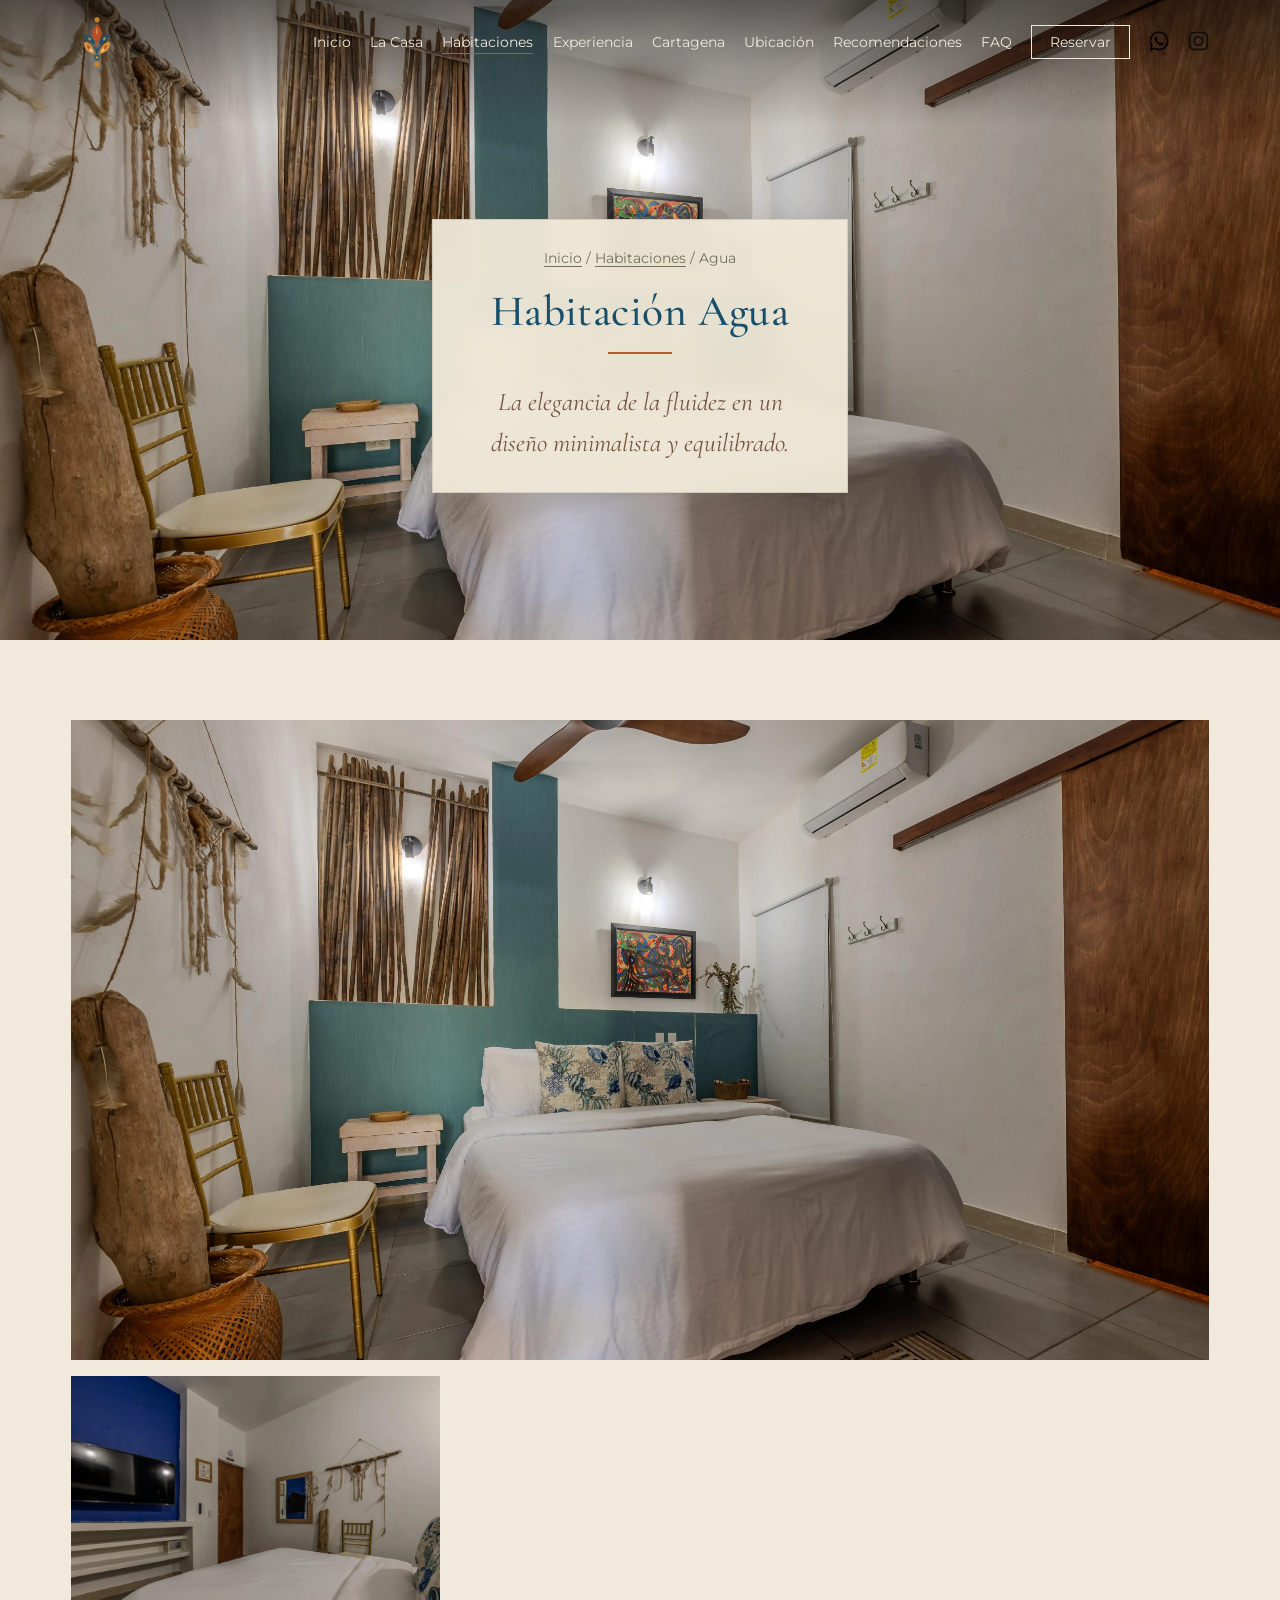
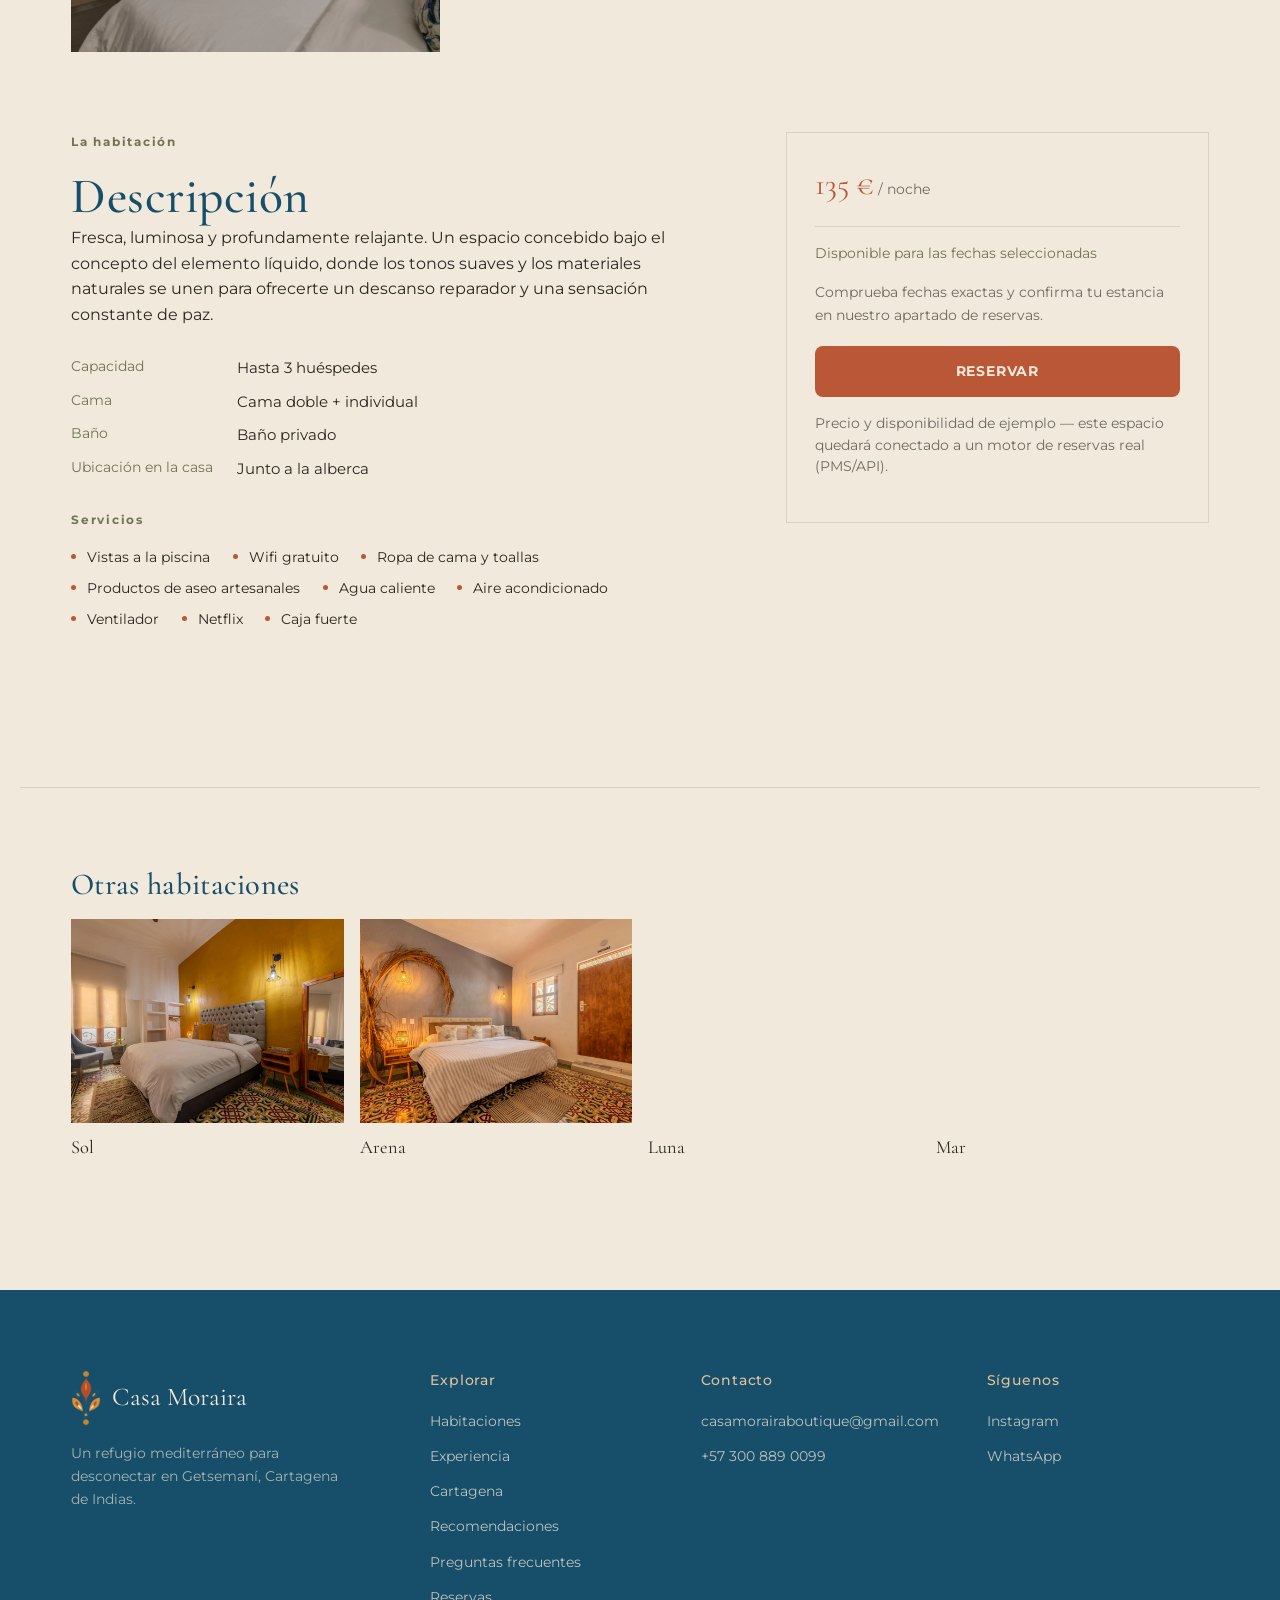
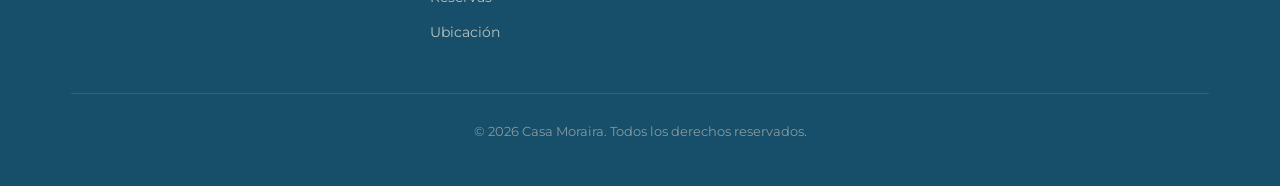
==== commit e9fc4ca5: "feat: :sparkles: Add page hab" ====
--- a/habitaciones/agua.html
+++ b/habitaciones/agua.html
@@ -174,6 +174,7 @@
     <section class="room-gallery-section">
       <div class="wrap">
         <div class="room-gallery">
+          <a href="../assets/img/room-agua.webp"><img src="../assets/img/room-agua.webp" alt="Detalle de la habitación Agua en Casa Moraira, Getsemaní, Cartagena" loading="lazy" decoding="async"></a>
           <a href="../assets/img/room-agua-2.webp"><img src="../assets/img/room-agua-2.webp" alt="Detalle de la habitación Agua en Casa Moraira, Getsemaní, Cartagena" loading="lazy" decoding="async"></a>
           <a href="../assets/img/room-agua-3.webp"><img src="../assets/img/room-agua-3.webp" alt="Baño privado de la habitación Agua en Casa Moraira" loading="lazy" decoding="async"></a>
           <a href="../assets/img/room-agua-4.webp"><img src="../assets/img/room-agua-4.webp" alt="Rincón de descanso de la habitación Agua en Casa Moraira, Getsemaní, Cartagena" loading="lazy" decoding="async"></a>
--- a/css/main.css
+++ b/css/main.css
@@ -1267,6 +1267,22 @@
 .room-gallery img { width: 100%; height: 100%; aspect-ratio: 4 / 3; object-fit: cover; transition: transform 0.6s var(--ease); }
 .room-gallery a:hover img { transform: scale(1.04); }
 
+/* La primera imagen ocupa las 3 columnas de la primera fila */
+.room-gallery a:first-child {
+  grid-column: 1 / -1; 
+}
+
+/* Opcional: Proporción más panorámica para la imagen grande */
+.room-gallery a:first-child img {
+  aspect-ratio: 16 / 9; 
+}
+
+.room-gallery a:hover img { 
+  transform: scale(1.04); 
+}
+
+
+
 .room-detail { padding-top: var(--space-5); }
 .room-detail-grid { display: grid; grid-template-columns: 1.5fr 1fr; gap: var(--space-5); align-items: start; }
 .room-detail-info dl { display: grid; grid-template-columns: auto 1fr; gap: 0.6rem 1.5rem; margin: var(--space-3) 0; }
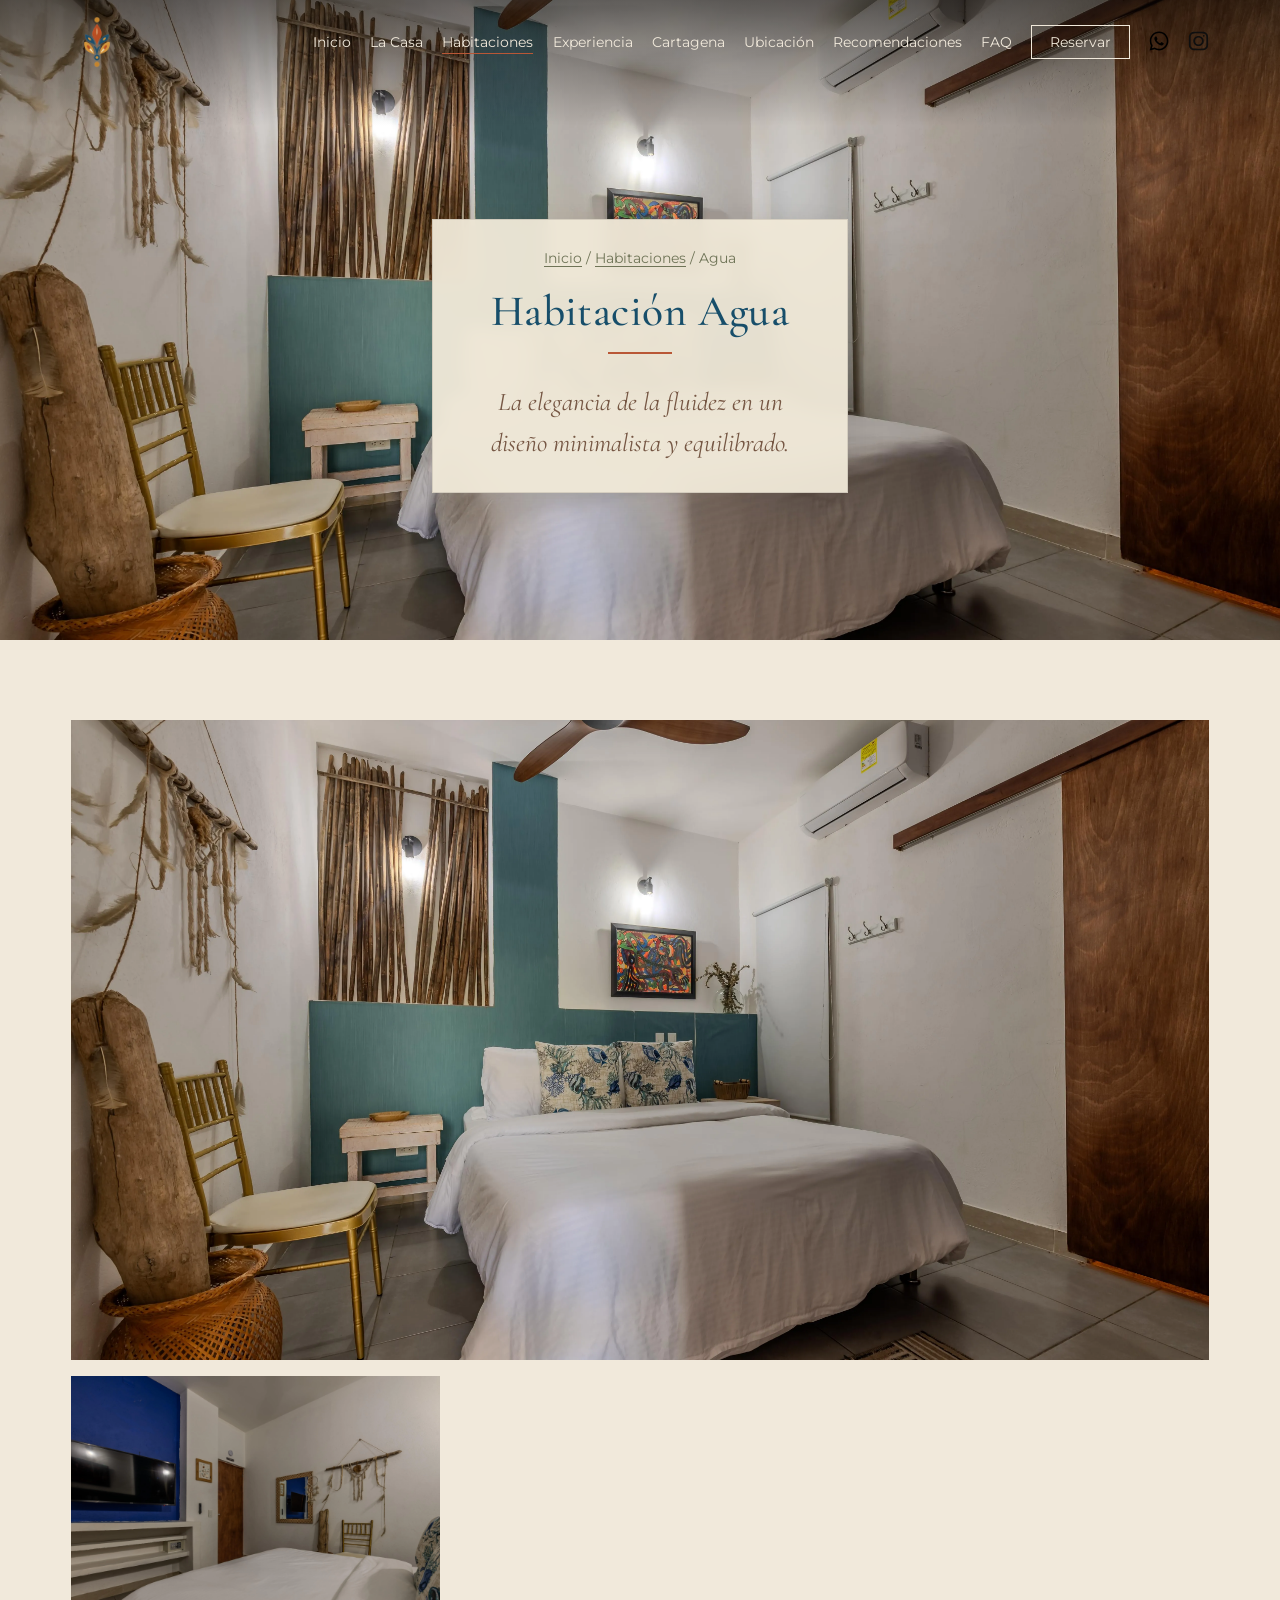
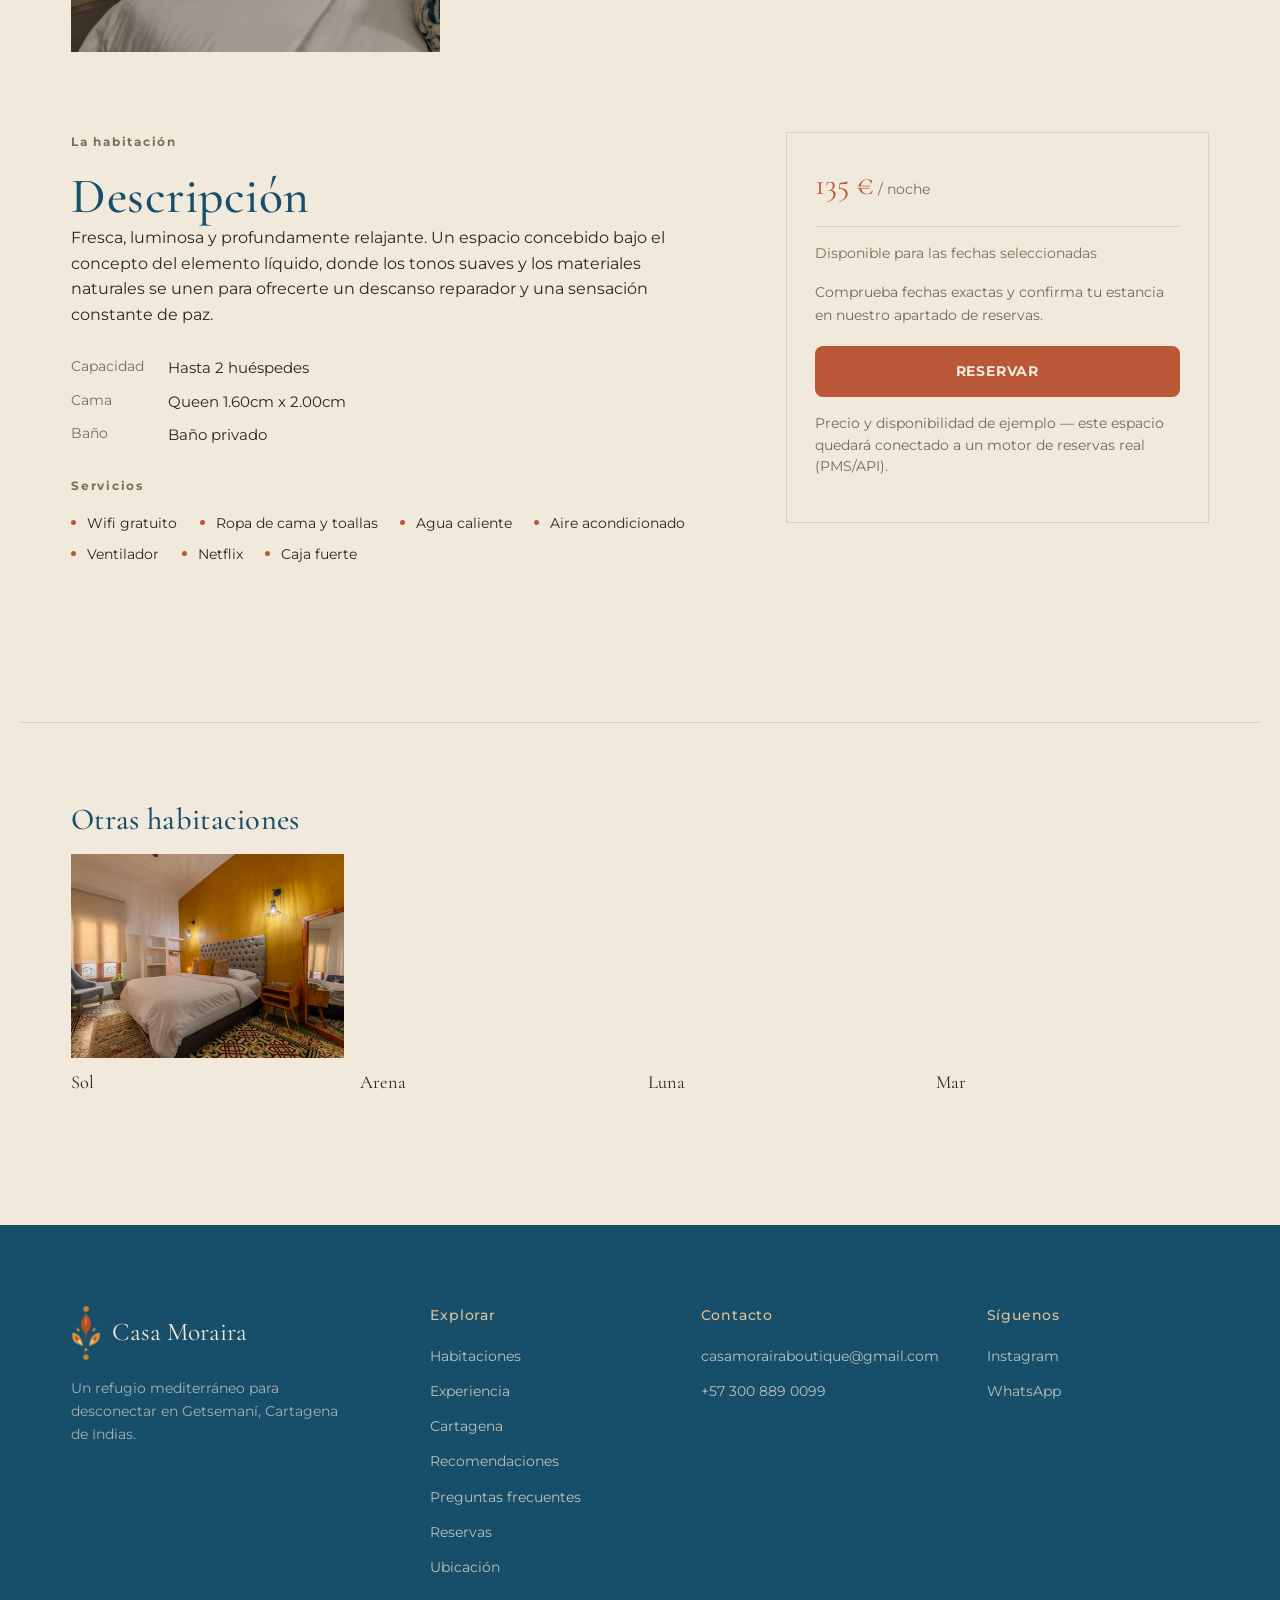
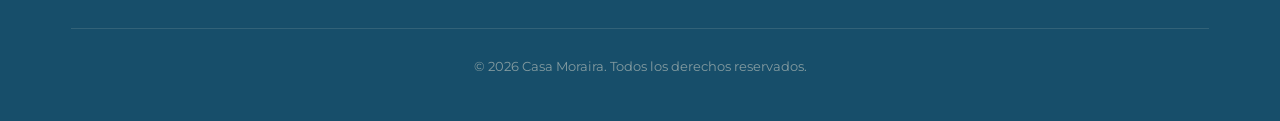
==== commit b7f74876: "feat: :sparkles: Add page hab info" ====
--- a/habitaciones/agua.html
+++ b/habitaciones/agua.html
@@ -191,21 +191,17 @@
 
           <dl>
             <dt>Capacidad</dt>
-            <dd>Hasta 3 huéspedes</dd>
+            <dd>Hasta 2 huéspedes</dd>
             <dt>Cama</dt>
-            <dd>Cama doble + individual</dd>
+            <dd>Queen 1.60cm x 2.00cm</dd>
             <dt>Baño</dt>
             <dd>Baño privado</dd>
-          <dt>Ubicación en la casa</dt>
-          <dd>Junto a la alberca</dd>
           </dl>
 
           <p class="kicker">Servicios</p>
           <ul class="room-services">
-          <li>Vistas a la piscina</li>
           <li>Wifi gratuito</li>
           <li>Ropa de cama y toallas</li>
-          <li>Productos de aseo artesanales</li>
           <li>Agua caliente</li>
           <li>Aire acondicionado</li>
           <li>Ventilador</li>
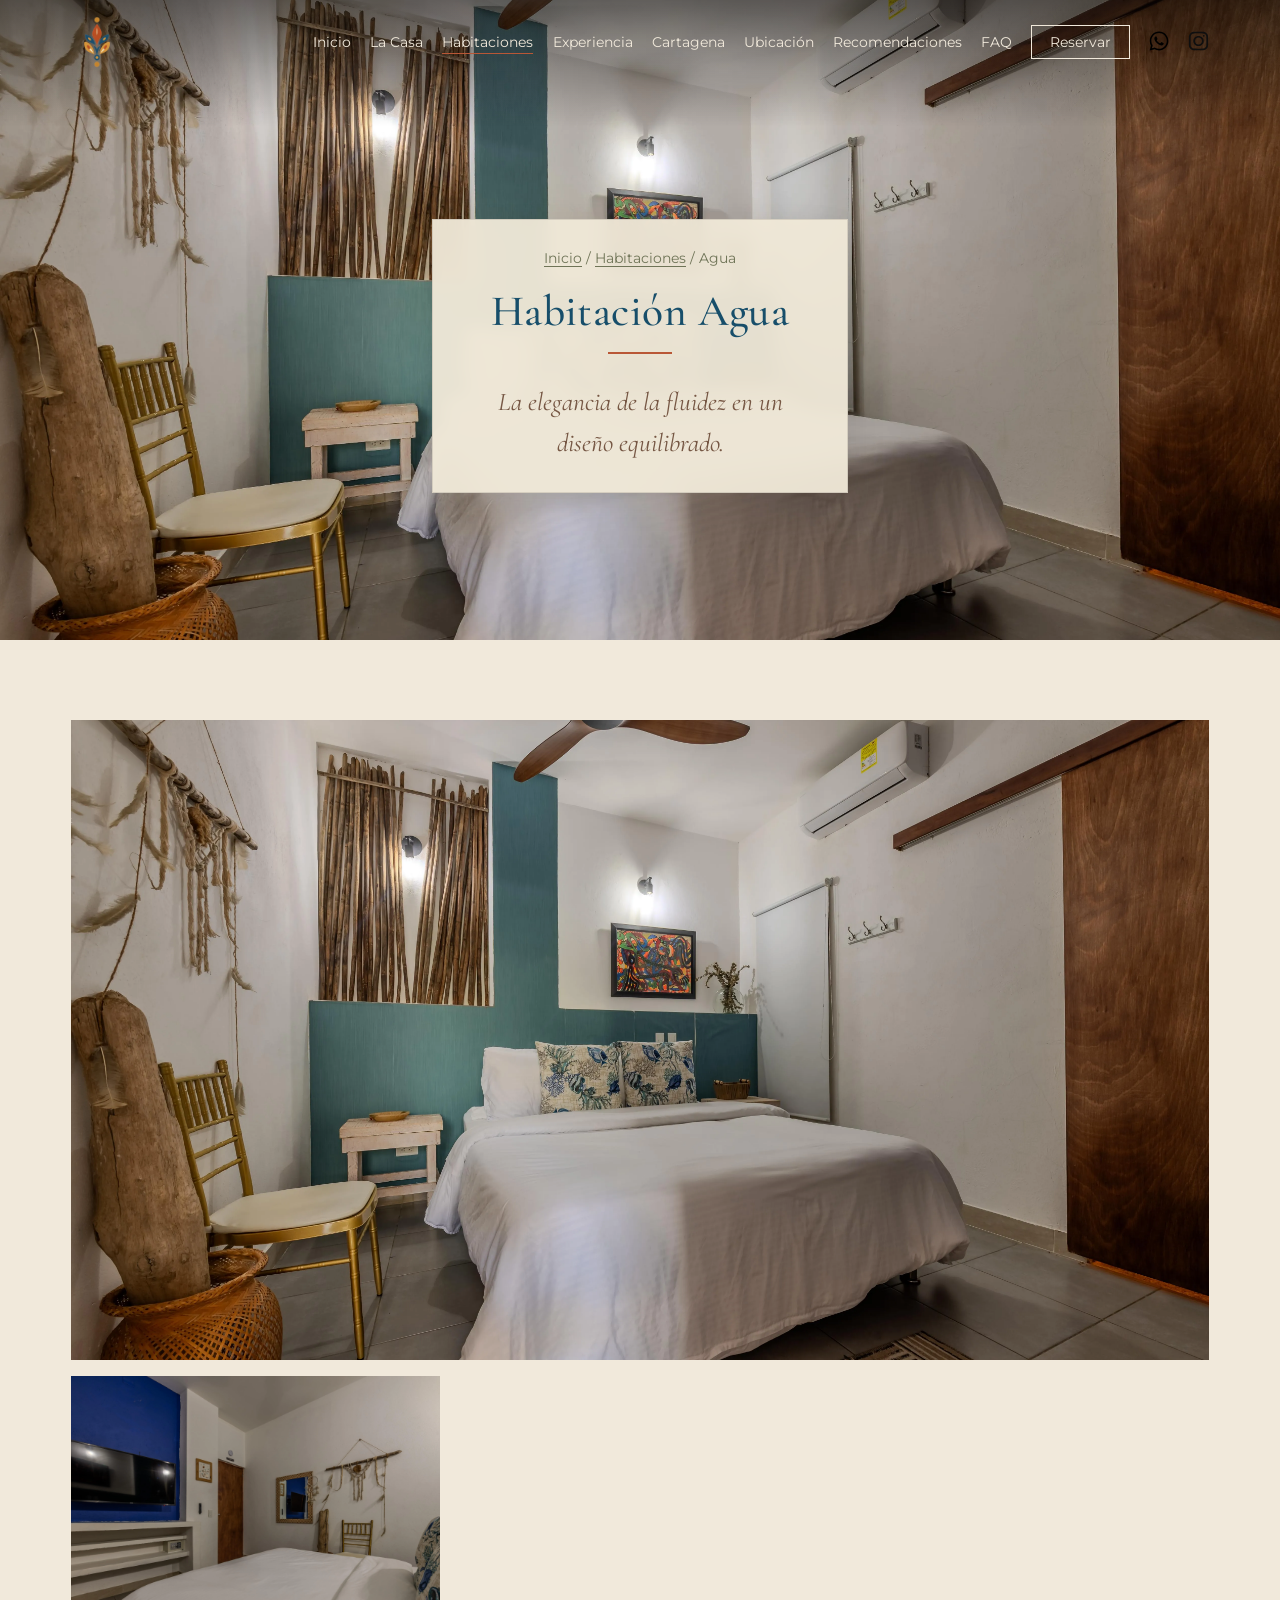
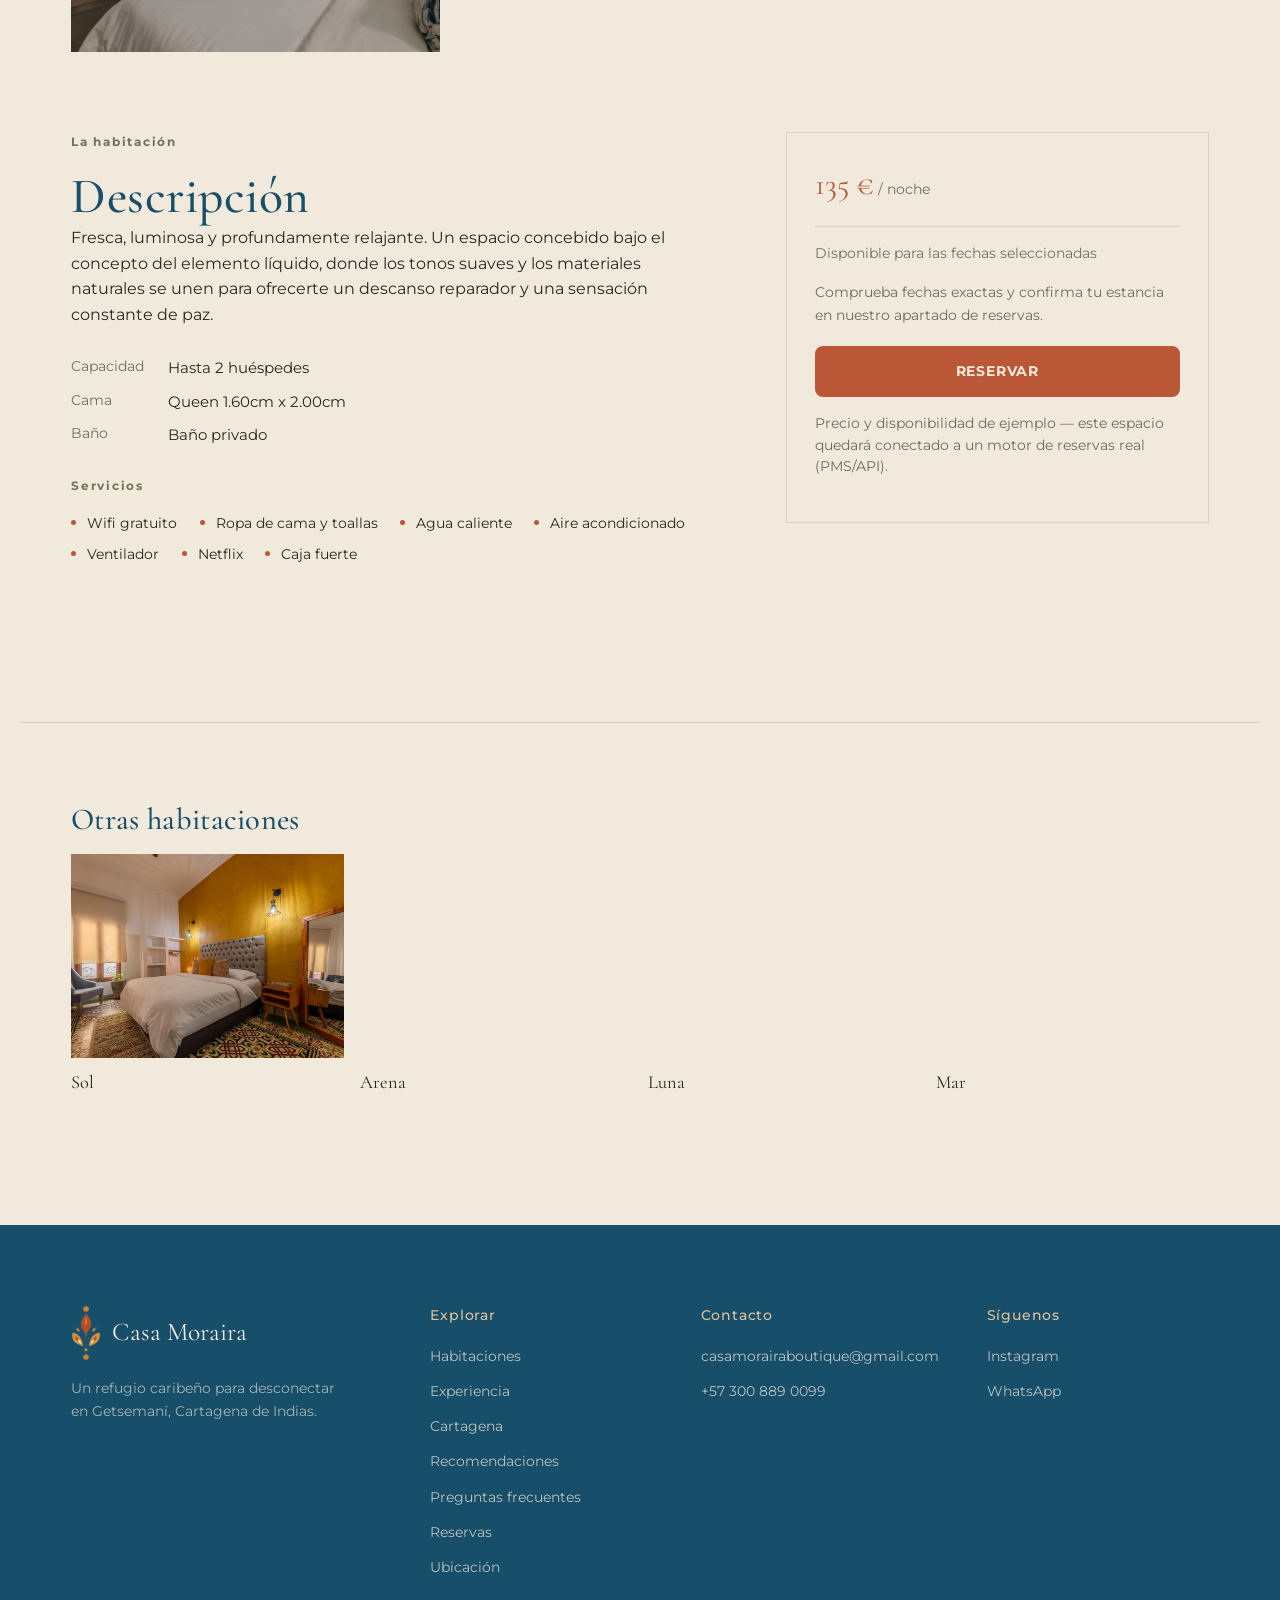
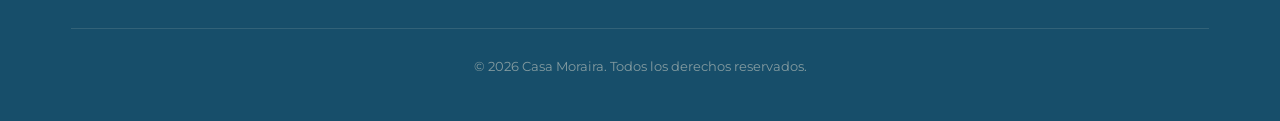
==== commit c9ec2928: "Feat: :sparkles: modificaciones" ====
--- a/habitaciones/agua.html
+++ b/habitaciones/agua.html
@@ -69,11 +69,7 @@
     "maxValue": 3
   },
   "amenityFeature": [
-    {
-      "@type": "LocationFeatureSpecification",
-      "name": "Vistas a la piscina",
-      "value": true
-    },
+
     {
       "@type": "LocationFeatureSpecification",
       "name": "Wifi gratuito",
@@ -166,7 +162,7 @@
           <nav class="breadcrumb" aria-label="Migas de pan"><a href="../index.html">Inicio</a> / <a href="habitaciones.html">Habitaciones</a> / Agua</nav>
           <h1>Habitación Agua</h1>
           <hr class="divider">
-          <p class="lead">La elegancia de la fluidez en un diseño minimalista y equilibrado.</p>
+          <p class="lead">La elegancia de la fluidez en un diseño equilibrado.</p>
         </div>
       </div>
     </section>
@@ -253,7 +249,7 @@
             <img src="../assets/img/logo-mini.webp" alt="" loading="lazy" aria-hidden="true">
             <p class="footer-logo">Casa Moraira</p>
           </div>
-          <p class="footer-tag">Un refugio mediterráneo para desconectar en Getsemaní, Cartagena de Indias.</p>
+          <p class="footer-tag">Un refugio caribeño para desconectar en Getsemaní, Cartagena de Indias.</p>
         </div>
         <nav class="footer-col" aria-label="Explorar">
           <h4>Explorar</h4>
--- a/css/main.css
+++ b/css/main.css
@@ -1335,3 +1335,265 @@
 
 /* Sección del listado: el banner ya es su propia sección */
 .rooms-section { padding-block: var(--space-4) var(--space-6); }
+
+/* >>> src/components/motion.css */
+/* ==========================================================================
+   MOTION — animaciones de entrada y de scroll
+   Se carga AL FINAL del manifest para poder completar .reveal (layout.css).
+   Las clases las activa js/main.js (IntersectionObserver); el hero y los
+   banners animan solo con CSS. Con prefers-reduced-motion (reset.css) todo
+   se muestra al instante.
+   ========================================================================== */
+
+:root {
+  --ease-out: cubic-bezier(0.22, 1, 0.36, 1);   /* frenada suave, más "premium" */
+}
+
+/* ---------- Keyframes ---------- */
+@keyframes rise {
+  from { opacity: 0; transform: translateY(28px); }
+  to   { opacity: 1; transform: none; }
+}
+@keyframes hero-zoom {
+  from { transform: scale(1.12); }
+  to   { transform: scale(1); }
+}
+@keyframes hint-line {
+  0%   { transform: scaleY(0); transform-origin: top; }
+  50%  { transform: scaleY(1); transform-origin: top; }
+  51%  { transform: scaleY(1); transform-origin: bottom; }
+  100% { transform: scaleY(0); transform-origin: bottom; }
+}
+
+/* ==========================================================================
+   1) REVEAL — variantes y escalonado (complementa .reveal de layout.css)
+   data-reveal="left | right | zoom | fade"     --reveal-delay: 0.2s
+   ========================================================================== */
+.reveal {
+  transition:
+    opacity 0.9s var(--ease-out),
+    transform 0.9s var(--ease-out);
+  transition-delay: var(--reveal-delay, 0s);
+}
+.reveal[data-reveal="left"]  { transform: translateX(-48px); }
+.reveal[data-reveal="right"] { transform: translateX(48px); }
+.reveal[data-reveal="zoom"]  { transform: scale(0.94); }
+.reveal[data-reveal="fade"]  { transform: none; }
+.reveal[data-reveal].is-visible { opacity: 1; transform: none; }
+
+/* ==========================================================================
+   2) IMÁGENES CON "CORTINA" — se destapan de abajo hacia arriba + zoom out
+   (se aplica a .intro-media img y .feature__media img desde main.js)
+   ========================================================================== */
+.mask-reveal {
+  clip-path: inset(100% 0 0 0);
+  transform: scale(1.18);
+  transition:
+    clip-path 1.3s var(--ease-out),
+    transform 1.6s var(--ease-out);
+  transition-delay: var(--reveal-delay, 0.15s);
+}
+.mask-reveal.is-visible { clip-path: inset(0); transform: scale(1); }
+
+/* ==========================================================================
+   3) HERO (home) — entrada escalonada solo con CSS
+   ========================================================================== */
+.hero-video { animation: hero-zoom 2.8s var(--ease-out) both; }
+
+.hero-content > * { animation: rise 1.1s var(--ease-out) both; }
+.hero-content > :nth-child(1) { animation-delay: 0.20s; }   /* marca */
+.hero-content > :nth-child(2) { animation-delay: 0.40s; }   /* eyebrow */
+.hero-content > :nth-child(3) { animation-delay: 0.60s; }   /* h1 */
+.hero-content > :nth-child(4) { animation-delay: 0.85s; }   /* frase */
+.hero-content > :nth-child(5) { animation-delay: 1.00s; }   /* lead 1 */
+.hero-content > :nth-child(6) { animation-delay: 1.15s; }   /* lead 2 */
+.hero-content > :nth-child(7) { animation-delay: 1.35s; }   /* botón */
+
+/* Parallax: main.js escribe --hero-p (0 → 1) mientras se baja el hero */
+.hero .wrap {
+  transform: translateY(calc(var(--hero-p, 0) * 70px));
+  opacity: calc(1 - var(--hero-p, 0) * 1.1);
+  will-change: transform, opacity;
+}
+
+.scroll-hint { animation: rise 1s var(--ease-out) 1.8s both; }
+.scroll-hint::after { animation: hint-line 2.4s var(--ease) 2.4s infinite; }
+
+/* ==========================================================================
+   4) BANNERS DE PÁGINA — zoom suave de la foto + tarjeta escalonada
+   ========================================================================== */
+.page-banner__media { overflow: hidden; }
+.page-banner__media img { animation: hero-zoom 2.4s var(--ease-out) both; }
+
+.page-banner__card.is-visible > * { animation: rise 0.9s var(--ease-out) both; }
+.page-banner__card.is-visible > :nth-child(1) { animation-delay: 0.10s; }
+.page-banner__card.is-visible > :nth-child(2) { animation-delay: 0.22s; }
+.page-banner__card.is-visible > :nth-child(3) { animation-delay: 0.34s; }
+.page-banner__card.is-visible > :nth-child(4) { animation-delay: 0.46s; }
+.page-banner__card.is-visible > :nth-child(5) { animation-delay: 0.58s; }
+
+/* ==========================================================================
+   5) LÍNEA .divider — se "dibuja" cuando su bloque aparece
+   ========================================================================== */
+.reveal .divider {
+  transform: scaleX(0);
+  transform-origin: left center;
+  transition: transform 1s var(--ease-out) 0.35s;
+}
+.reveal .divider--center { transform-origin: center; }
+.reveal.is-visible .divider,
+.reveal.is-visible.divider { transform: scaleX(1); }
+
+/* ==========================================================================
+   6) HOME — presentación, experiencia, ubicación
+   ========================================================================== */
+/* Marco terracota que se dibuja detrás de la foto */
+.intro-media::before {
+  transform: scale(0);
+  transform-origin: top left;
+  transition: transform 1.2s var(--ease-out) 0.6s;
+}
+.intro-media.is-visible::before { transform: scale(1); }
+
+/* Números 01-04: pequeño "pop" al entrar */
+.intro-feature .num { display: inline-block; transition: transform 0.7s var(--ease-out); }
+.intro-feature.reveal:not(.is-visible) .num { transform: scale(0.4); }
+
+/* Tira de experiencia: cascada + zoom al pasar el cursor */
+.experience-strip figure { overflow: hidden; }
+.experience-strip img { transition: transform 1.1s var(--ease-out); }
+.experience-strip figure:hover img { transform: scale(1.07); }
+.experience-strip figcaption { transition: transform 0.6s var(--ease-out); }
+.experience-strip figure:hover figcaption { transform: translateX(6px); }
+
+/* Ubicación: las distancias entran una a una */
+.location-item .dist { transition: color var(--transition); }
+.location-item:hover .dist { color: var(--color-accent); }
+
+/* ==========================================================================
+   7) RESEÑAS — tarjetas en cascada
+   ========================================================================== */
+.reviews__score-number strong { font-variant-numeric: tabular-nums; }
+
+/* ==========================================================================
+   8) Tarjetas de otras habitaciones (fichas)
+   ========================================================================== */
+.other-room-card { overflow: hidden; }
+.other-room-card img { transition: transform 0.9s var(--ease-out); }
+.other-room-card:hover img { transform: scale(1.06); }
+
+/* ==========================================================================
+   Móvil: desplazamientos más cortos para que no se salgan de pantalla
+   ========================================================================== */
+@media (max-width: 768px) {
+  .reveal[data-reveal="left"],
+  .reveal[data-reveal="right"] { transform: translateY(24px); }
+  .hero .wrap { transform: none; opacity: 1; }   /* sin parallax en móvil */
+}
+
+/* Accesibilidad: sin movimiento, tampoco hay esperas (reset.css solo acorta duraciones) */
+@media (prefers-reduced-motion: reduce) {
+  .reveal, .mask-reveal { transition-delay: 0s !important; }
+  .hero-content > *, .scroll-hint, .page-banner__card > * { animation-delay: 0s !important; }
+  .hero .wrap { transform: none; opacity: 1; }
+}
+
+/* ==========================================================================
+   GALLERY SLIDER — carrusel de imágenes (5 fotos)
+   <section class="gallery-slider" data-gallery>
+   Usa solo tokens de :root (colores, espaciado, tipografía, movimiento).
+   ========================================================================== */
+.gallery-slider { background: var(--color-bg-soft); }
+
+.gallery-slider__viewport {
+  position: relative;
+}
+
+/* Pista con scroll-snap: swipe nativo en móvil, sin librerías */
+.gallery-slider__track {
+  display: flex;
+  gap: var(--space-2);
+  overflow-x: auto;
+  scroll-snap-type: x mandatory;
+  scroll-behavior: smooth;
+  scrollbar-width: none;
+  -webkit-overflow-scrolling: touch;
+}
+.gallery-slider__track::-webkit-scrollbar { display: none; }
+
+.gallery-slider__slide {
+  flex: 0 0 100%;
+  margin: 0;
+  scroll-snap-align: center;
+  position: relative;
+}
+.gallery-slider__slide img {
+  width: 100%;
+  aspect-ratio: 16 / 9;
+  object-fit: contain;          /* muestra la foto completa, sin recortar */
+  object-position: center;
+  background: var(--color-bg);  /* franjas laterales si la foto no es 16:9 */
+  border-radius: 2px;
+}
+.gallery-slider__slide figcaption {
+  margin-top: var(--space-1);
+  font-family: var(--font-display);
+  font-size: 1.2rem;
+  font-style: italic;
+  color: var(--color-heading);
+}
+
+/* Flechas */
+.gallery-slider__btn {
+  position: absolute;
+  top: 50%;
+  transform: translateY(-50%);
+  width: 3rem;
+  height: 3rem;
+  display: grid;
+  place-items: center;
+  border: 1px solid var(--color-border);
+  border-radius: 50%;
+  background: var(--color-card-glass);
+  color: var(--color-heading);
+  font-size: 1.4rem;
+  line-height: 1;
+  transition: background var(--transition), color var(--transition), opacity var(--transition);
+}
+.gallery-slider__btn:hover { background: var(--color-accent); color: var(--color-bg); }
+.gallery-slider__btn[disabled] { opacity: 0.35; pointer-events: none; }
+.gallery-slider__btn--prev { left: var(--space-2); }
+.gallery-slider__btn--next { right: var(--space-2); }
+
+/* Barra inferior: puntos + contador */
+.gallery-slider__bar {
+  display: flex;
+  align-items: center;
+  justify-content: space-between;
+  margin-top: var(--space-3);
+}
+.gallery-slider__dots { display: flex; gap: 0.6rem; }
+.gallery-slider__dot {
+  width: 0.7rem;
+  height: 0.7rem;
+  padding: 0;
+  border: 1px solid var(--color-accent);
+  border-radius: 50%;
+  background: transparent;
+  transition: background var(--transition), transform var(--transition);
+}
+.gallery-slider__dot[aria-current="true"] { background: var(--color-accent); transform: scale(1.25); }
+.gallery-slider__count {
+  font-size: 0.78rem;
+  font-weight: 700;
+  letter-spacing: 0.14em;
+  color: var(--color-eyebrow);
+}
+
+@media (max-width: 980px) {
+  .gallery-slider__slide img { aspect-ratio: 4 / 3; }
+  .gallery-slider__btn { width: 2.5rem; height: 2.5rem; }
+}
+@media (prefers-reduced-motion: reduce) {
+  .gallery-slider__track { scroll-behavior: auto; }
+}
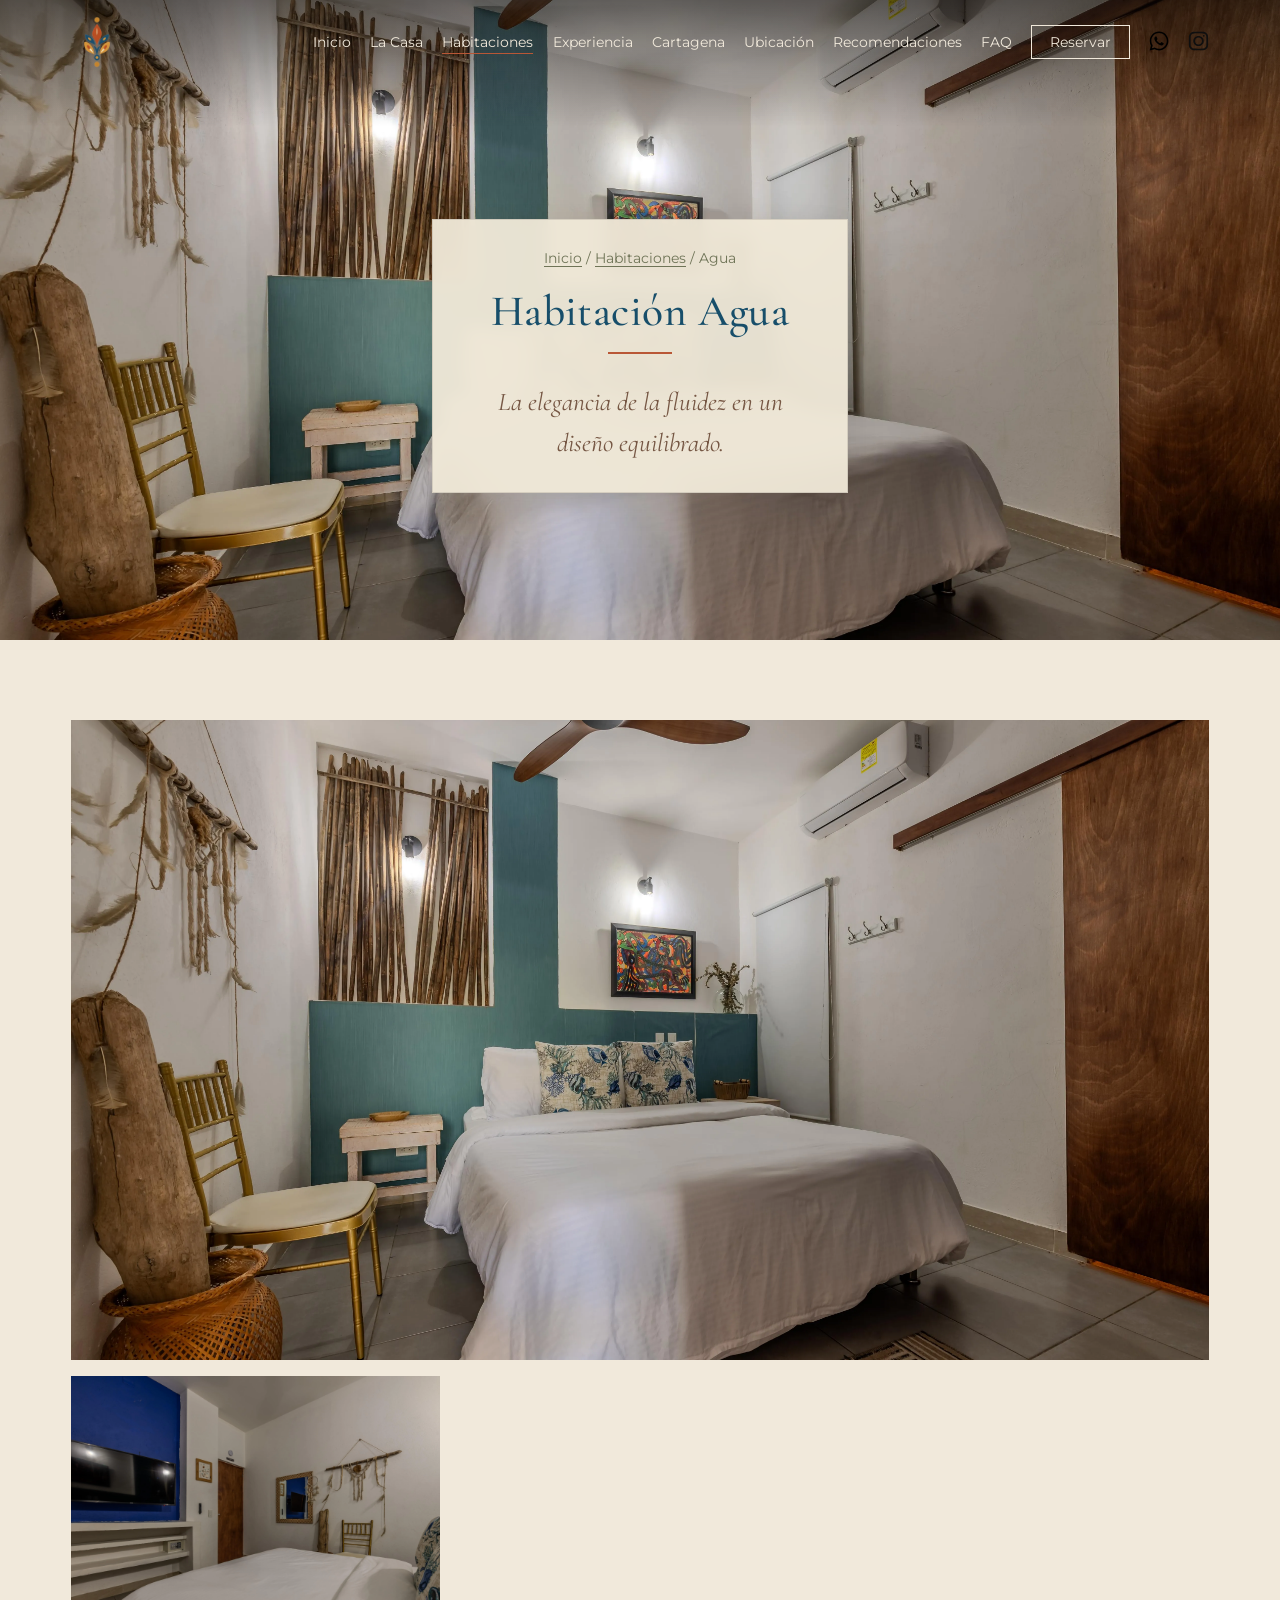
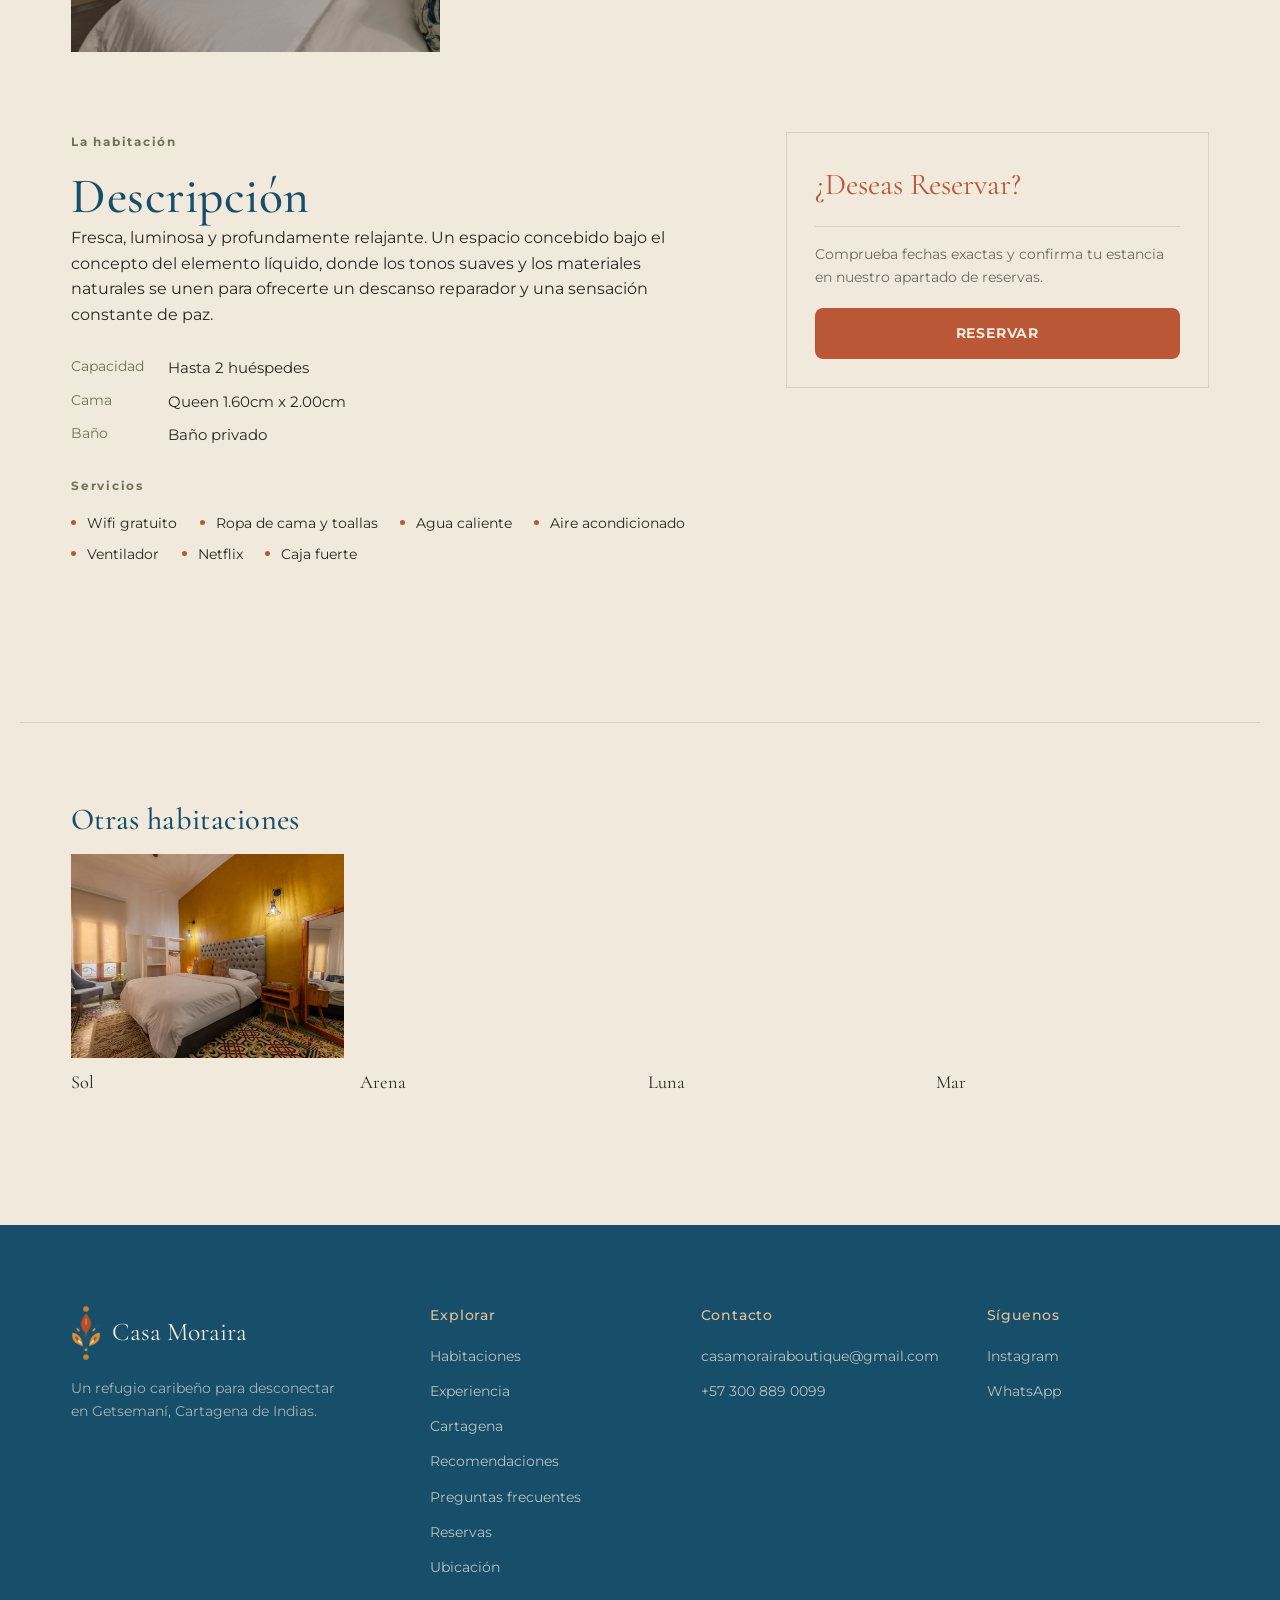
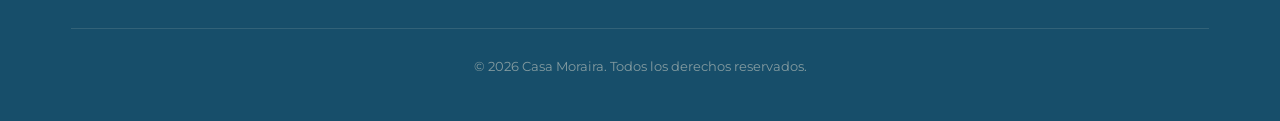
==== commit bec8c288: "Feat: :sparkles: php" ====
--- a/habitaciones/agua.html
+++ b/habitaciones/agua.html
@@ -153,6 +153,7 @@
   </header>
 
   <main id="contenido">
+    <!-- =================== Página de la habitación =================== -->
     <section class="page-banner">
       <div class="page-banner__media">
         <img src="../assets/img/room-agua.webp" alt="Vista general de la habitación Agua en Casa Moraira, Getsemaní, Cartagena" fetchpriority="high" decoding="async">
@@ -166,7 +167,7 @@
         </div>
       </div>
     </section>
-
+    <!-- =================== Galería de imágenes =================== -->
     <section class="room-gallery-section">
       <div class="wrap">
         <div class="room-gallery">
@@ -177,7 +178,7 @@
         </div>
       </div>
     </section>
-
+    <!-- =================== Detalles de la habitación =================== -->
     <section class="room-detail">
       <div class="wrap room-detail-grid">
         <div class="room-detail-info reveal">
@@ -208,12 +209,10 @@
 
         <aside class="booking-widget reveal" aria-label="Reserva">
           <div class="price-line">
-            <span class="price">135 €<small>&nbsp;/ noche</small></span>
+            <span class="price">¿Deseas Reservar?</span>
           </div>
-          <p class="availability">Disponible para las fechas seleccionadas</p>
           <p class="booking-hint">Comprueba fechas exactas y confirma tu estancia en nuestro apartado de reservas.</p>
           <a href="../index.html#reservar" class="btn btn-primary btn-block">RESERVAR</a>
-          <p class="note">Precio y disponibilidad de ejemplo — este espacio quedará conectado a un motor de reservas real (PMS/API).</p>
         </aside>
       </div>
 
@@ -240,7 +239,7 @@
       </div>
     </section>
   </main>
-
+    <!-- =================== Footer =================== -->
   <footer class="site-footer">
     <div class="wrap">
       <div class="footer-grid">
--- a/css/main.css
+++ b/css/main.css
@@ -982,8 +982,7 @@
 /* >>> src/components/booking-form.css */
 /* ==========================================================================
    BOOKING FORM — buscador de disponibilidad
-   La sección está comentada en index.html a la espera de un motor de
-   reservas, pero js/main.js ya genera .result-card: se conserva el estilo.
+   Lo gestiona js/reservas.js (conectado a /api -> Stays).
    ========================================================================== */
 .booking { background: var(--color-bg-soft); }
 
@@ -1013,7 +1012,7 @@
 
 .booking-results {
   display: grid;
-  grid-template-columns: repeat(auto-fit, minmax(220px, 1fr));
+  grid-template-columns: 1fr;
   gap: var(--space-2);
   margin-top: var(--space-4);
 }
@@ -1031,8 +1030,29 @@
 .result-card h4 { font-size: 1.15rem; }
 .result-card .price { font-family: var(--font-display); font-size: 1.3rem; color: var(--color-accent); }
 
+/* Detalle de la tarjeta y panel de datos del huésped */
+.result-card__detail { margin: 0; color: var(--color-text-muted); font-size: 0.85rem; }
+.result-card__action { text-align: right; }
+.result-card__action .price { margin: 0 0 var(--space-1); }
+
+.guest-panel {
+  grid-column: 1 / -1;
+  display: grid;
+  grid-template-columns: repeat(3, 1fr) auto;
+  gap: var(--space-2);
+  align-items: end;
+  padding: var(--space-3);
+  background: var(--color-bg);
+  border: 1px solid var(--color-border);
+}
+.guest-panel__title { grid-column: 1 / -1; }
+.guest-panel__status { grid-column: 1 / -1; margin: 0; color: var(--color-accent); font-size: 0.9rem; }
+.guest-panel__status:empty { display: none; }
+
 @media (max-width: 980px) {
   .booking-form { grid-template-columns: 1fr 1fr; }
+  .guest-panel { grid-template-columns: 1fr 1fr; }
+  .guest-panel .btn { grid-column: 1 / -1; justify-content: center; }
   .booking-form .btn { grid-column: 1 / -1; justify-content: center; }
 }
 @media (max-width: 768px) {
@@ -1040,6 +1060,9 @@
 }
 @media (max-width: 520px) {
   .booking-form { grid-template-columns: 1fr; }
+  .guest-panel { grid-template-columns: 1fr; }
+  .result-card { flex-direction: column; align-items: flex-start; }
+  .result-card__action { text-align: left; }
   .booking-form .btn { width: 100%; }
 }
 
@@ -1498,6 +1521,7 @@
   .hero .wrap { transform: none; opacity: 1; }
 }
 
+/* >>> src/components/gallery-slider.css */
 /* ==========================================================================
    GALLERY SLIDER — carrusel de imágenes (5 fotos)
    <section class="gallery-slider" data-gallery>
@@ -1596,4 +1620,18 @@
 }
 @media (prefers-reduced-motion: reduce) {
   .gallery-slider__track { scroll-behavior: auto; }
-}+}
+
+/* >>> src/pages/experience-strip.css */
+/* imagen de desayuno */
+
+/* Centra la imagen y su texto de la primera casilla (desayuno) */
+.experience-strip figure:first-child {
+  text-align: center; /* Centra el texto del figcaption y elementos inline */
+}
+
+.experience-strip figure:first-child img {
+  display: block;
+  margin-left: auto;
+  margin-right: auto; /* Esto centra la imagen horizontalmente en su casilla */
+}
